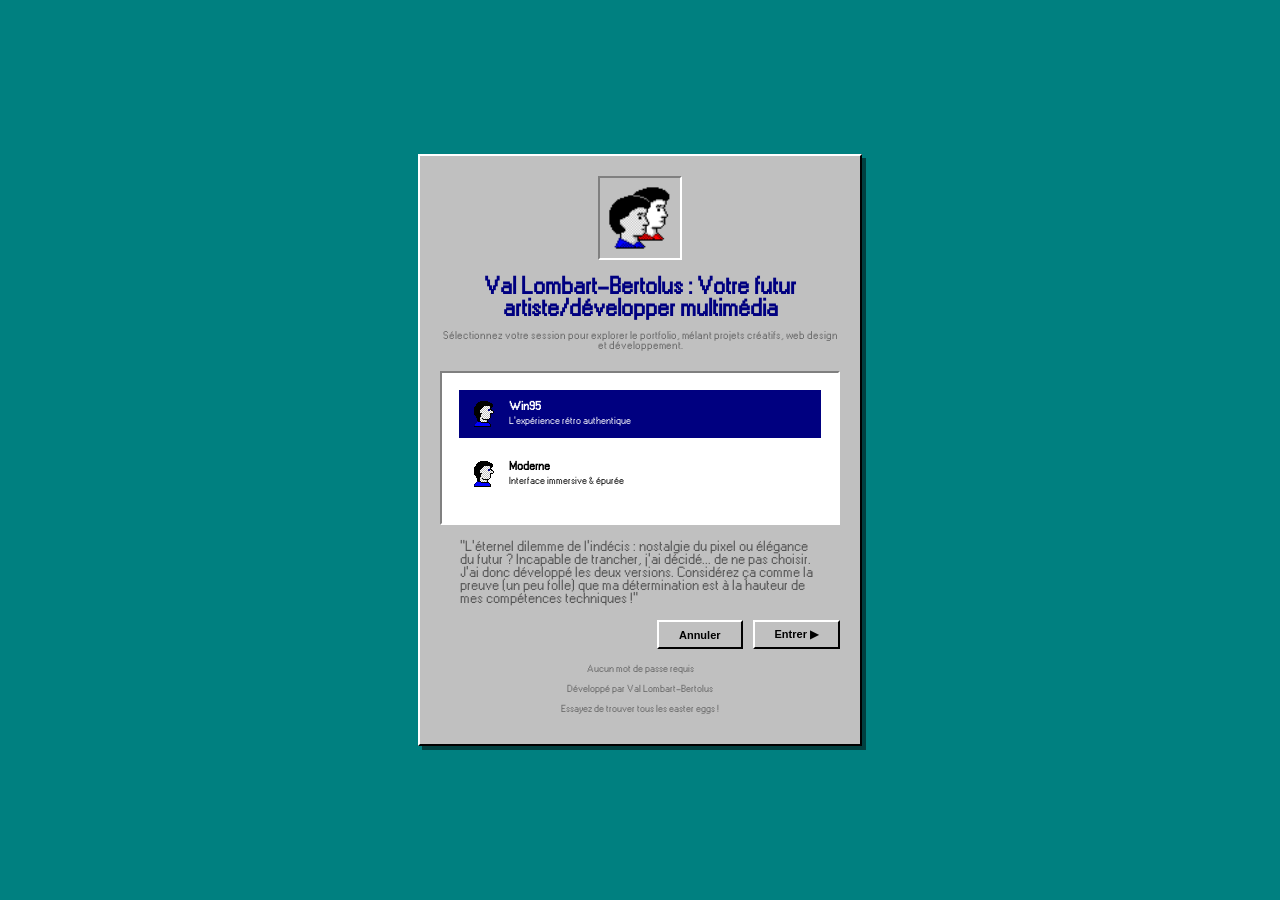
==== index.html @ 8b93eb6b "SIO index" ====
<!DOCTYPE html>
<html lang="fr">
<head>
    <meta charset="UTF-8">
    <meta name="viewport" content="width=device-width, initial-scale=1.0">
    
    <title>Portfolio Val Lombart-Bertolus - Artiste Multimédia & Développeur Web</title>
    <!-- Meta description SEO : ~150-160 caractères, incitative et claire pour le visiteur -->
    <meta name="description" content="Portfolio de Val Lombart-Bertolus - Découvrez un univers mêlant nostalgie Windows 95 et design moderne futuriste. Projets créatifs, web design et développement.">

    <!-- Meta robots : indexation autorisée -->
    <meta name="robots" content="index, follow">

    <!-- Open Graph pour le partage social -->
    <meta property="og:title" content="Val 95 : Le Portfolio Temporel - Val Lombart-Bertolus">
    <meta property="og:description" content="Indécis entre le rétro et le moderne ? Explorez deux univers codés avec passion.">
    <meta property="og:type" content="website">
    <meta property="og:url" content="https://votre-site-web.com/">
    <meta property="og:image" content="https://val.lombart-bertolus.fr/Assets/preview.jpg">

    <!-- (Optionnel mais recommandé) Twitter Card -->
    <meta name="twitter:card" content="summary_large_image">
    <meta name="twitter:title" content="Val 95 : Le Portfolio Temporel">
    <meta name="twitter:description" content="Portfolio de Val Lombart-Bertolus - un mélange de nostalgie Windows 95 et de design moderne futuriste.">
    <meta name="twitter:image" content="https://val.lombart-bertolus.fr/Assets/preview.jpg">

    <!-- Données structurées (schema.org) — JSON-LD pour un profil de type Person (ou Portfolio) -->
    <script type="application/ld+json">
    {
      "@context": "https://schema.org",
      "@type": "Person",
      "name": "Val Lombart-Bertolus",
      "jobTitle": "Artiste Multimédia & Développeur Web",
      "url": "https://votre-site-web.com/",
      "sameAs": [
        "https://www.linkedin.com/in/votre-profil",
        "https://github.com/votre-profil"
      ]
    }
    </script>

    <link rel="stylesheet" href="font.css">
    <link rel="preconnect" href="https://fonts.googleapis.com">
    <link rel="preconnect" href="https://fonts.gstatic.com" crossorigin>
    <link href="https://fonts.googleapis.com/css2?family=Outfit:wght@300;500;700&display=swap" rel="stylesheet">
    <link rel="stylesheet" href="style_Home.css">
</head>
<body>
    <canvas id="space-canvas"></canvas>

    <div id="loginScreen">
        <div class="login-box">
            <div class="login-header">
                <div class="login-icon">
                    <img src="Assets/users.png" alt="Icône utilisateur système" width="64" height="64">
                </div>
                <h1>Val Lombart-Bertolus : Votre futur artiste/développer multimédia</h1>
                <p>Sélectionnez votre session pour explorer le portfolio, mélant projets créatifs, web design et développement.</p>
            </div>

            <div class="user-select">
                <div class="user-option selected" onclick="selectUser(this)" data-target="win95-portfolio.html" role="button" tabindex="0">
                    <img src="Assets/user.png" alt="Avatar Pixel Art">
                    <div class="user-info">
                        <strong>Win95</strong>
                        <span>L'expérience rétro authentique</span>
                    </div>
                </div>

                <div class="user-option" onclick="selectUser(this)" data-target="portfolio-modern.html" role="button" tabindex="0">
                    <img src="Assets/user.png" alt="Avatar Futuriste">
                    <div class="user-info">
                        <strong>Moderne</strong>
                        <span>Interface immersive & épurée</span>
                    </div>
                </div>
            </div>

            <div class="indecision-note" style="margin: 15px 0; font-size: 0.9em; color: #555; padding: 0 20px;">
                <p>
                    "L'éternel dilemme de l'indécis : nostalgie du pixel ou élégance du futur ? 
                    Incapable de trancher, j'ai décidé... de ne pas choisir. 
                    J'ai donc développé les deux versions. Considérez ça comme la preuve (un peu folle) 
                    que ma détermination est à la hauteur de mes compétences techniques !"
                </p>
            </div>

            <div class="login-buttons">
                <button class="login-button" onclick="cancelLogin()">Annuler</button>
                <button class="login-button primary" onclick="login()">Entrer ▶</button>
            </div>

            <div class="login-footer">
                <p>Aucun mot de passe requis</p>
                <p style="margin-top: 5px;">Développé par Val Lombart-Bertolus</p>
                <p>Essayez de trouver tous les easter eggs !</p>
            </div>
        </div>
    </div>

    <script>
        let selectedTarget = 'win95-portfolio.html';
        const canvas = document.getElementById('space-canvas');
        const ctx = canvas.getContext('2d');
        let width, height;
        let particles = [];
        let animationFrameId;

        // --- GESTION DE LA SÉLECTION UTILISATEUR (CODE NETTOYÉ) ---
        function selectUser(element) {
            // 1. Gestion des classes CSS sur les options
            const allOptions = document.querySelectorAll('.user-option');
            allOptions.forEach(option => option.classList.remove('selected'));
            element.classList.add('selected');
            
            // 2. Mise à jour de la cible
            selectedTarget = element.getAttribute('data-target');

            // 3. Éléments à modifier pour la transition
            const loginScreen = document.getElementById('loginScreen');
            const headerIconImg = document.querySelector('.login-icon img');
            const modernUserImg = document.querySelector('.user-option[data-target="portfolio-modern.html"] img');
            const win95UserImg = document.querySelector('.user-option[data-target="win95-portfolio.html"] img');

            // 4. Logique de transition visuelle
            if(selectedTarget === 'portfolio-modern.html') {
                // Mode Moderne
                loginScreen.classList.add('transition-modern');
                
                // Changement des assets (assure-toi que ces images existent bien !)
                headerIconImg.src = 'Assets/stars.png'; 
                modernUserImg.src = 'Assets/star.png';
                win95UserImg.src = 'Assets/star.png';
                
                // Lancer le canvas
                if (!particles.length) initCanvas();
                animateCanvas();
                canvas.style.opacity = '1';
            } else {
                // Mode Win95
                loginScreen.classList.remove('transition-modern');
                
                // Retour aux assets originaux
                headerIconImg.src = 'Assets/users.png';
                modernUserImg.src = 'Assets/user.png';
                win95UserImg.src = 'Assets/user.png';
                
                // Arrêter le canvas doucement
                canvas.style.opacity = '0';
                setTimeout(() => cancelAnimationFrame(animationFrameId), 500);
            }
        }

        function login() {
            if(selectedTarget) {
                const loginScreen = document.getElementById('loginScreen');
                loginScreen.classList.add('hidden'); // Assure-toi d'avoir une classe .hidden en CSS (ex: opacity: 0; pointer-events: none;)
                
                setTimeout(() => {
                    window.location.href = selectedTarget;
                }, 800);
            }
        }

        function cancelLogin() {
            alert("Allez, ne soyez pas timide, cliquez sur Entrer !");
        }

        // --- CANVAS PARTICULES ---
        function initCanvas() {
            width = window.innerWidth;
            height = window.innerHeight;
            canvas.width = width;
            canvas.height = height;
            createParticles();
        }

        function createParticles() {
            particles = [];
            const count = 100;
            for(let i = 0; i < count; i++) {
                particles.push({
                    x: Math.random() * width,
                    y: Math.random() * height,
                    vx: (Math.random() - 0.5) * 0.3,
                    vy: (Math.random() - 0.5) * 0.3,
                    size: Math.random() * 2,
                    color: Math.random() > 0.85 ? '#bc13fe' : '#ffffff',
                    opacity: Math.random() * 0.5 + 0.5
                });
            }
        }

        function animateCanvas() {
            if(!document.getElementById('loginScreen').classList.contains('transition-modern')) return;

            ctx.clearRect(0, 0, width, height);
            
            for(let i = 0; i < particles.length; i++) {
                let p = particles[i];
                p.x += p.vx;
                p.y += p.vy;
                
                if(p.x < 0 || p.x > width) p.vx *= -1;
                if(p.y < 0 || p.y > height) p.vy *= -1;

                ctx.beginPath();
                ctx.arc(p.x, p.y, p.size, 0, Math.PI * 2);
                ctx.fillStyle = p.color;
                ctx.globalAlpha = p.opacity;
                ctx.fill();
                
                // Petit effet glow
                ctx.shadowBlur = 10;
                ctx.shadowColor = p.color;
                ctx.fill();
                ctx.shadowBlur = 0;
                ctx.globalAlpha = 1;
            }
            animationFrameId = requestAnimationFrame(animateCanvas);
        }

        window.addEventListener('resize', () => {
            if(document.getElementById('loginScreen').classList.contains('transition-modern')) {
                initCanvas();
            }
        });
    </script>
</body>
</html>
---- font.css ----
@font-face {
    font-family: 'W95FA';
    src: url('fonts/W95FA.woff2') format('woff2'), /* 1. Le plus léger et rapide, pour les navigateurs modernes */
         url('fonts/W95FA.woff') format('woff'),   /* 2. Bon format compressé, pour une large compatibilité */
         url('fonts/W95FA.otf') format('opentype'); /* 3. Format de secours si les autres échouent (certains navigateurs supportent le chargement OTF) */
    font-weight: normal;
    font-style: normal;
    font-display: swap; 
}
---- style_Home.css ----
/* === LOGIN WIN95 STYLE === */
        #loginScreen {
            font-family: 'W95FA', 'MS Sans Serif', Arial, sans-serif;
            position: fixed;
            top: 0;
            left: 0;
            width: 100%;
            height: 100%;
            background: #008080;
            display: flex;
            justify-content: center;
            align-items: center;
            z-index: 99999;
            transition: all 0.8s cubic-bezier(0.5, 0, 0, 1);
        }

        #loginScreen.transition-modern {
            background: #0b0d17;
        }

        #loginScreen.hidden {
            opacity: 0;
            pointer-events: none;
        }

        .login-box {
            background: #c0c0c0;
            border: 2px solid;
            border-color: #ffffff #000000 #000000 #ffffff;
            padding: 20px;
            width: 400px;
            box-shadow: 4px 4px 0 rgba(0,0,0,0.5);
            transition: all 0.6s cubic-bezier(0.5, 0, 0, 1);
        }

        #loginScreen.transition-modern .login-box {
            background: linear-gradient(135deg, rgba(255,255,255,0.05), rgba(255,255,255,0.01));
            border: 1px solid rgba(255,255,255,0.08);
            border-radius: 24px;
            backdrop-filter: blur(20px);
            box-shadow: 0 20px 60px rgba(0, 243, 255, 0.2);
            transform: scale(1.1);
        }

        .login-header {
            text-align: center;
            margin-bottom: 20px;
            transition: all 0.5s ease;
        }

        #loginScreen.transition-modern .login-header h1 {
            background: linear-gradient(135deg, #fff, #00f3ff, #bc13fe);
            -webkit-background-clip: text;
            -webkit-text-fill-color: transparent;
            font-size: 28px;
        }

        #loginScreen.transition-modern .login-header p {
            color: #8892b0;
        }

        .login-header h1 {
            color: #000080;
            font-size: 24px;
            margin-bottom: 5px;
            transition: all 0.5s ease;
        }

        .login-header p {
            font-size: 11px;
            color: #666;
            transition: all 0.5s ease;
        }

        .login-icon {
            width: 80px;
            height: 80px;
            margin: 0 auto 15px;
            background: #c0c0c0;
            border: 2px solid;
            border-color: #808080 #ffffff #ffffff #808080;
            display: flex;
            align-items: center;
            justify-content: center;
            transition: all 0.5s ease;
        }

        #loginScreen.transition-modern .login-icon {
            background: transparent;
            border: 2px solid rgba(0, 243, 255, 0.3);
            border-radius: 50%;
            box-shadow: 0 0 30px rgba(0, 243, 255, 0.2);
        }

        #loginScreen.transition-modern {
        background: #0b0d17;
        /* On force la police sur le conteneur et ses enfants */
        font-family: 'Outfit', sans-serif !important; 
     }

        /* On s'assure que les titres et boutons héritent bien ou changent aussi */
        #loginScreen.transition-modern h1,
        #loginScreen.transition-modern p,
        #loginScreen.transition-modern button,
        #loginScreen.transition-modern .user-info strong,
        #loginScreen.transition-modern .user-info span {
        font-family: 'Outfit', sans-serif !important;
        letter-spacing: 0.5px; /* Petit bonus esthétique pour le moderne */
}

        .login-icon img {
            width: 64px;
            height: 64px;
            object-fit: contain;
            transition: all 0.5s ease;
        }

        #loginScreen.transition-modern .login-icon img {
            filter: drop-shadow(0 0 10px rgba(0, 243, 255, 0.5));
        }

        .user-select {
            background: white;
            border: 2px solid;
            border-color: #808080 #ffffff #ffffff #808080;
            padding: 15px;
            margin-bottom: 15px;
            transition: all 0.5s ease;
        }

        #loginScreen.transition-modern .user-select {
            background: rgba(255,255,255,0.03);
            border: 1px solid rgba(255,255,255,0.08);
            border-radius: 15px;
        }

        .user-option {
            display: flex;
            align-items: center;
            gap: 10px;
            padding: 8px;
            cursor: pointer;
            border: 2px solid transparent;
            margin-bottom: 8px;
            transition: all 0.3s ease;
        }

        .user-option:hover {
            background: #000080;
            color: white;
            border-color: #ffffff;
        }

        #loginScreen.transition-modern .user-option:hover {
            background: rgba(0, 243, 255, 0.1);
            border-color: rgba(0, 243, 255, 0.3);
            border-radius: 10px;
        }

        .user-option.selected {
            background: #000080;
            color: white;
            border-color: #ffffff;
        }

        #loginScreen.transition-modern .user-option.selected {
            background: rgba(0, 243, 255, 0.15);
            border-color: rgba(0, 243, 255, 0.5);
            border-radius: 10px;
            box-shadow: 0 0 20px rgba(0, 243, 255, 0.2);
        }

        #loginScreen.transition-modern .user-option:not(.selected) .user-info strong,
        #loginScreen.transition-modern .user-option:not(.selected) .user-info span {
            color: #e0e6ed;
        }

        .user-option img {
            width: 32px;
            height: 32px;
        }

        .user-info {
            flex: 1;
        }

        .user-info strong {
            display: block;
            font-size: 12px;
        }

        .user-info span {
            font-size: 10px;
            color: inherit;
        }

        #loginScreen.transition-modern .user-info span {
            color: #8892b0;
        }

        .login-buttons {
            display: flex;
            gap: 10px;
            justify-content: flex-end;
            transition: all 0.5s ease;
        }

        .login-button {
            padding: 6px 20px;
            background: #c0c0c0;
            border: 2px solid;
            border-color: #ffffff #000000 #000000 #ffffff;
            font-size: 11px;
            font-weight: bold;
            cursor: pointer;
            font-family: 'MS Sans Serif', Arial, sans-serif;
            transition: all 0.3s ease;
        }

        .login-button:active {
            border-color: #000000 #ffffff #ffffff #000000;
        }

        .login-button.primary {
            min-width: 80px;
        }

        #loginScreen.transition-modern .login-button {
            background: rgba(255,255,255,0.05);
            border: 2px solid rgba(255,255,255,0.08);
            border-radius: 50px;
            color: #e0e6ed;
            backdrop-filter: blur(10px);
            padding: 10px 30px;
        }

        #loginScreen.transition-modern .login-button.primary {
            background: linear-gradient(135deg, #00f3ff, #bc13fe);
            border: none;
            color: #000;
        }

        #loginScreen.transition-modern .login-button:hover {
            transform: translateY(-2px);
            box-shadow: 0 0 20px rgba(0, 243, 255, 0.3);
        }

        .login-footer {
            text-align: center;
            margin-top: 15px;
            font-size: 10px;
            color: #666;
            transition: all 0.5s ease;
        }

        #loginScreen.transition-modern .login-footer {
            color: #8892b0;
        }

        .login-footer a {
            color: #000080;
            text-decoration: none;
        }

        #loginScreen.transition-modern .login-footer a {
            color: #00f3ff;
        }

        .login-footer a:hover {
            text-decoration: underline;
        }

        /* Canvas étoilé (caché par défaut) */
        #space-canvas {
            position: fixed;
            top: 0;
            left: 0;
            width: 100%;
            height: 100%;
            z-index: -1;
            opacity: 0;
            transition: opacity 0.8s ease;
            pointer-events: none;
        }

        #loginScreen.transition-modern #space-canvas {
            opacity: 1;
        }
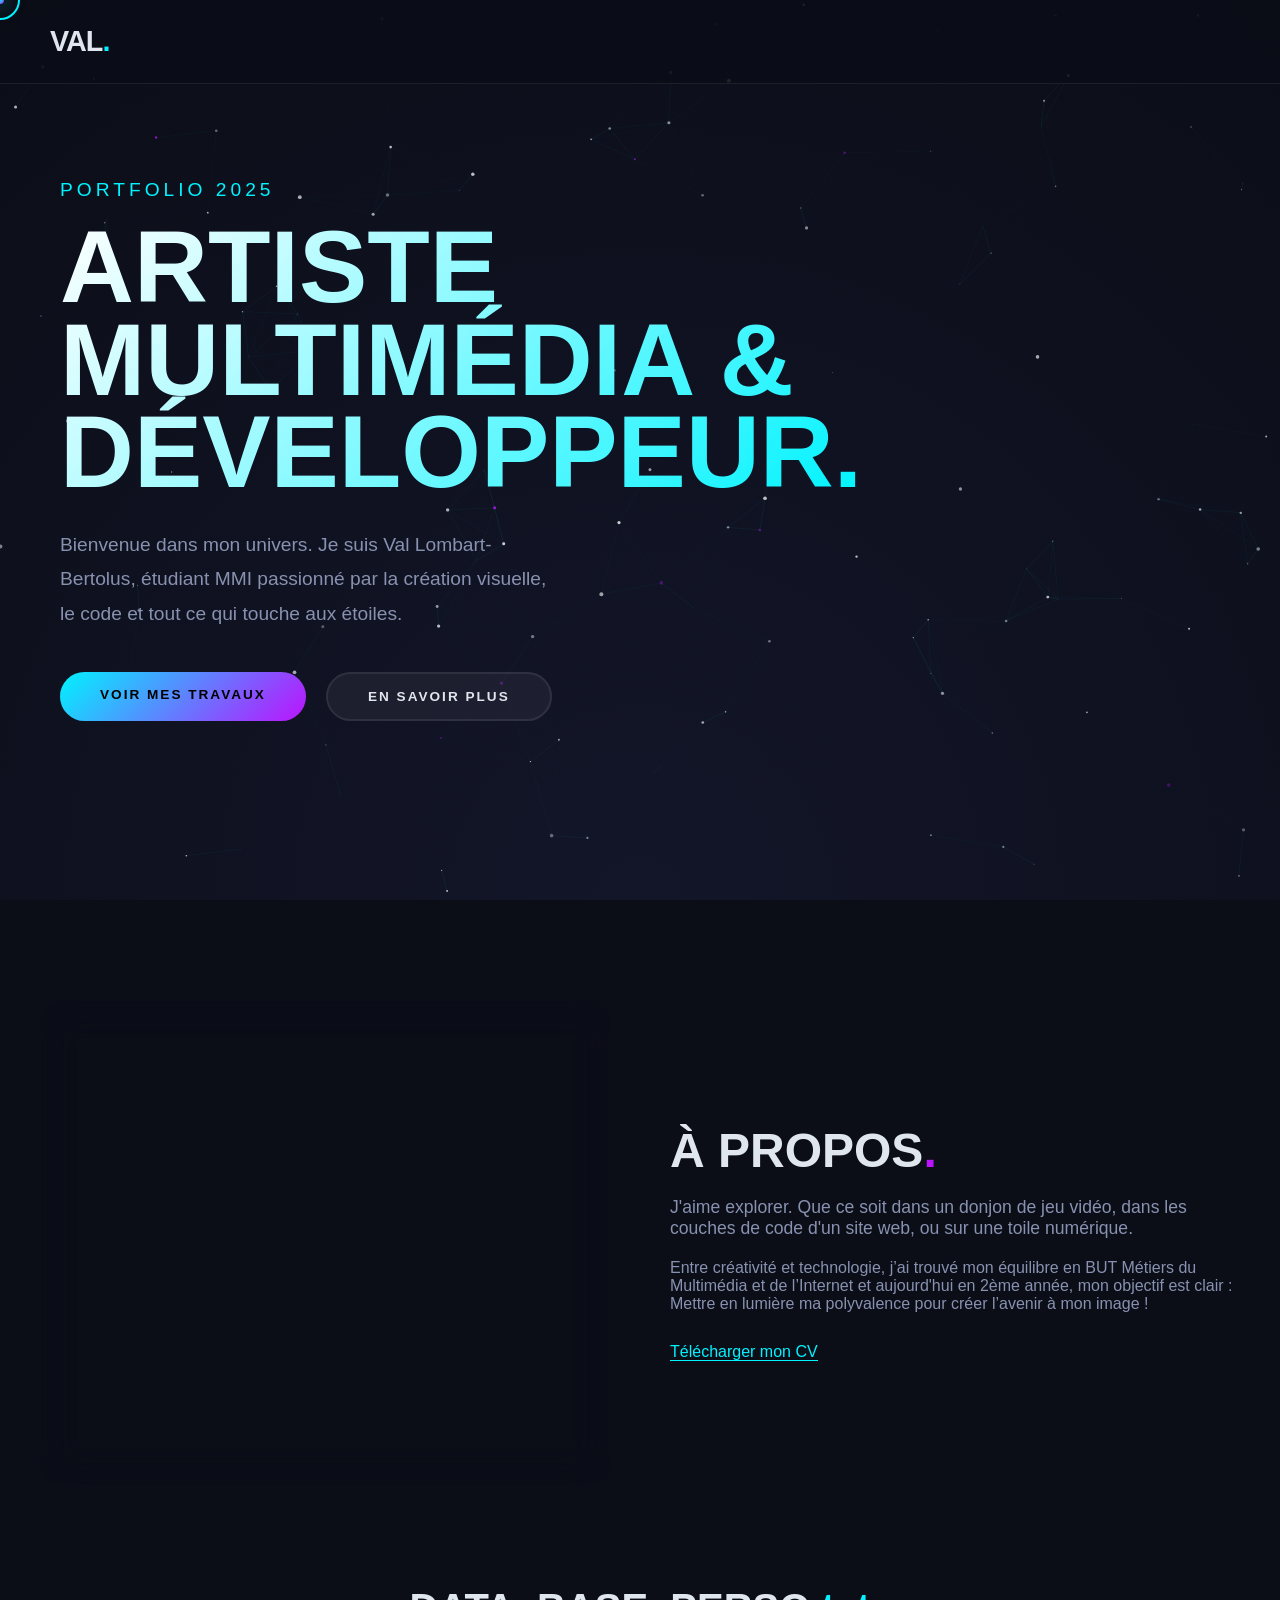
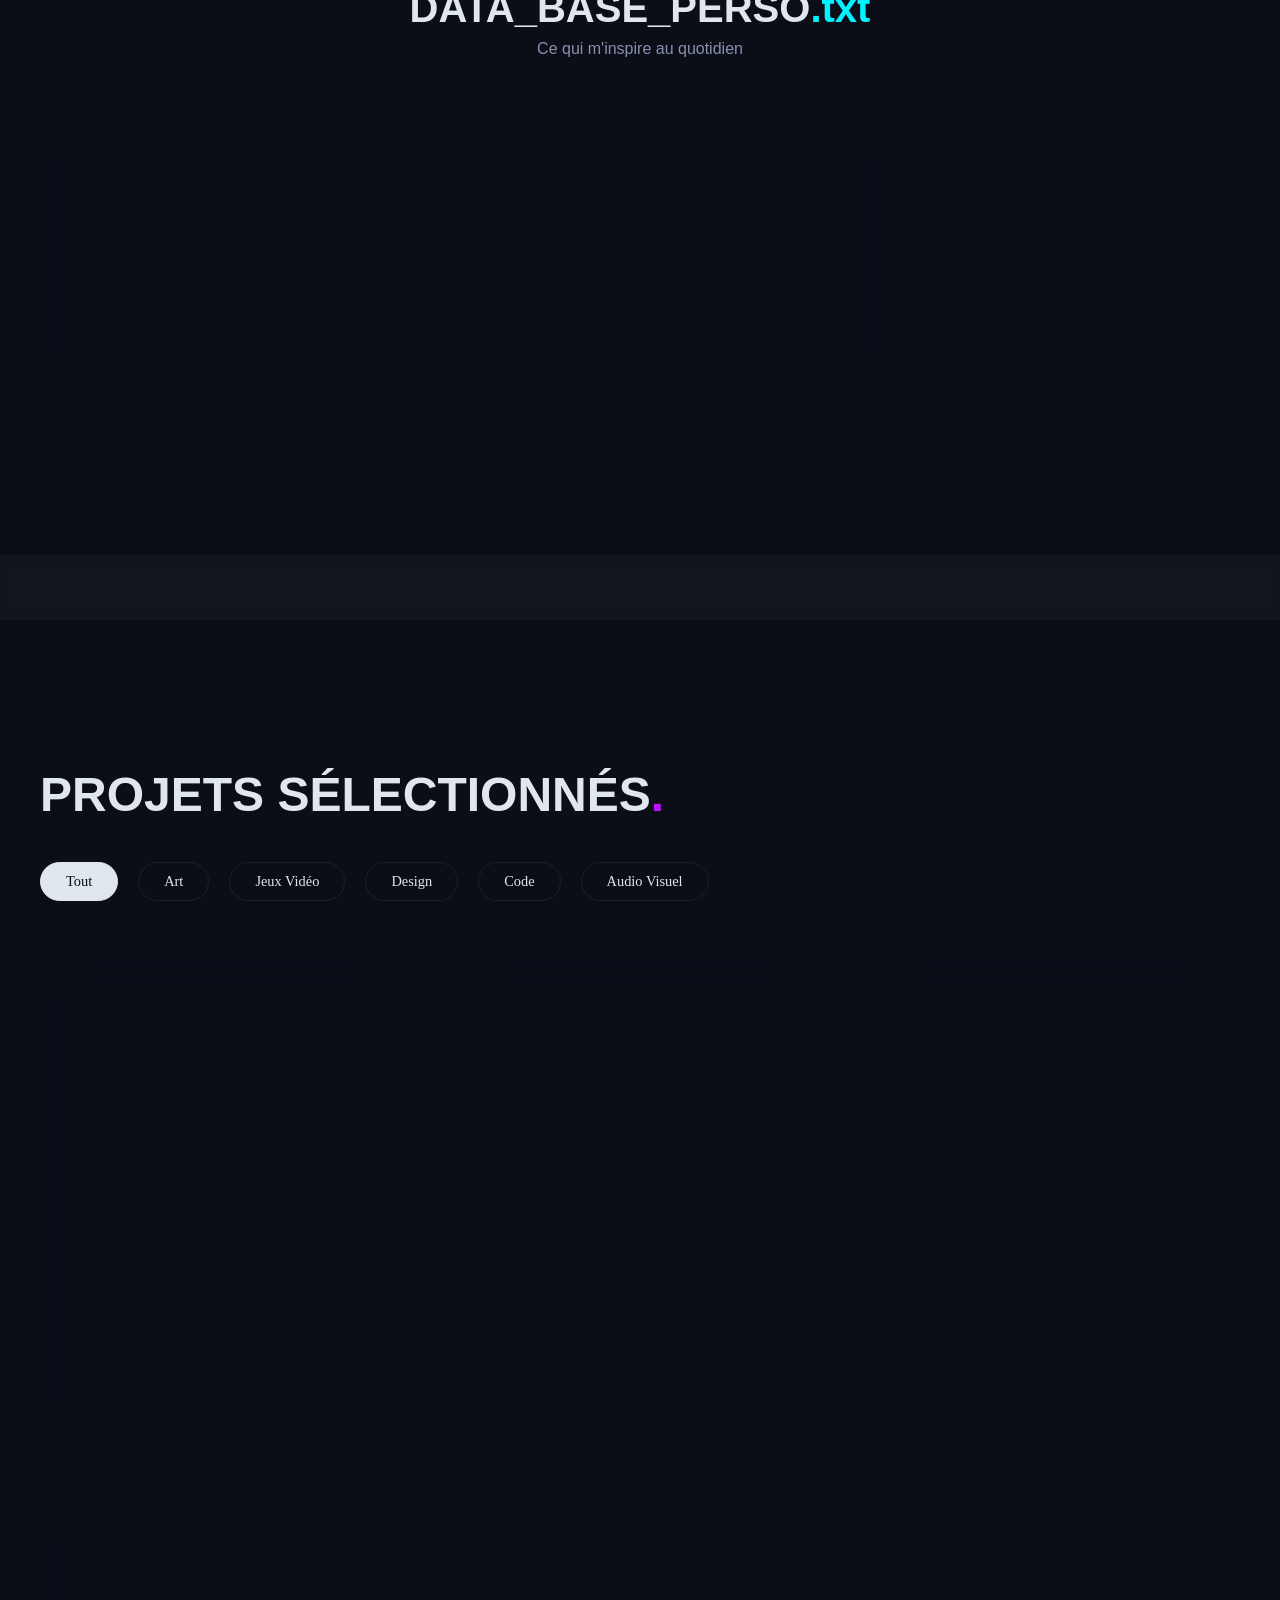
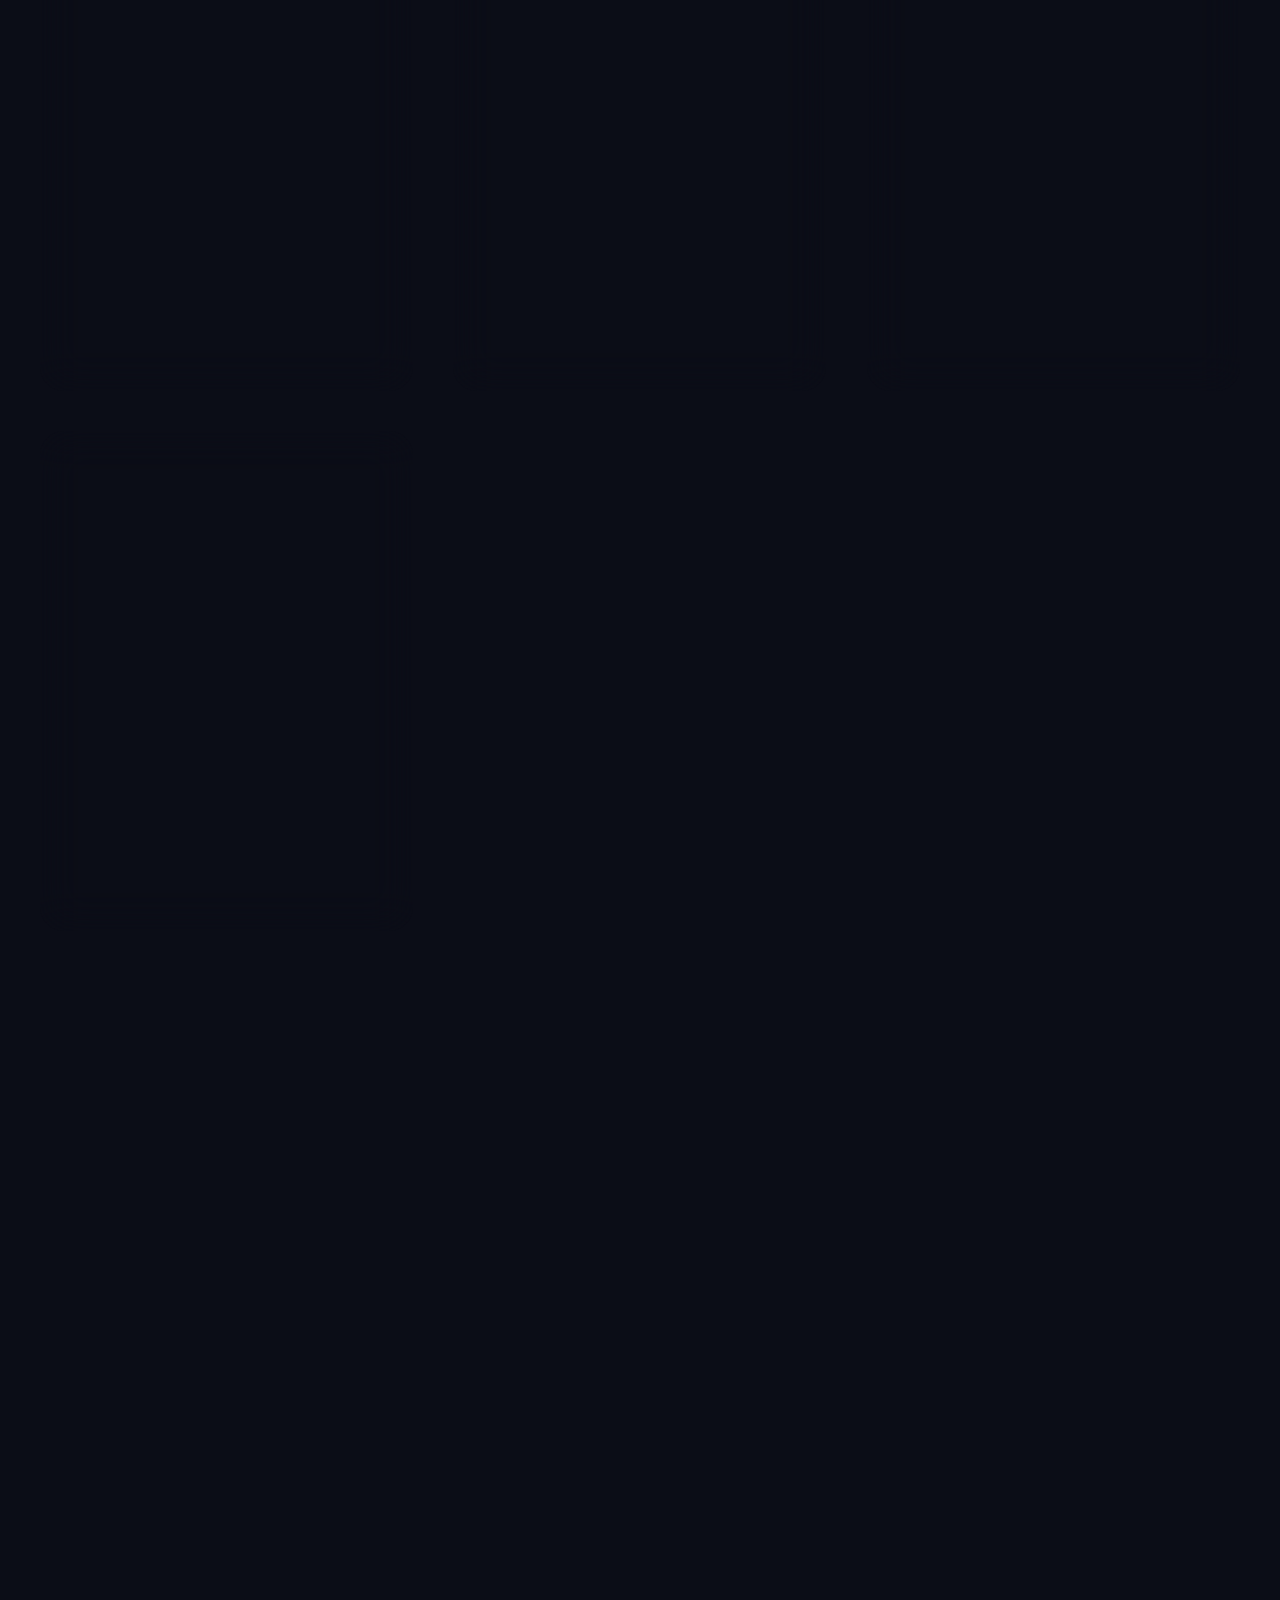
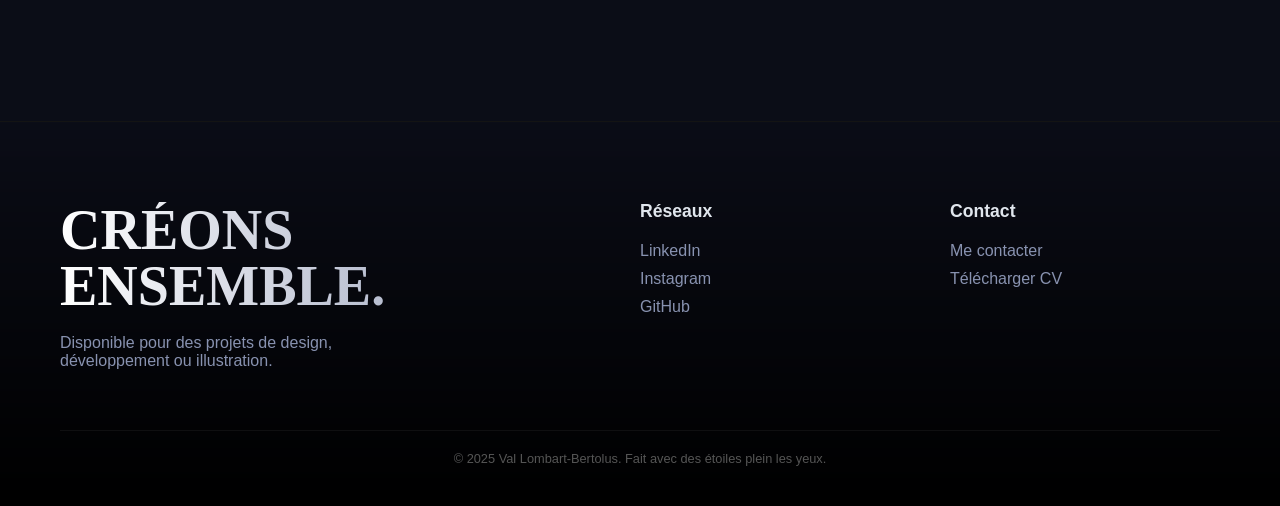
==== commit 729aed39: "test index" ====
--- a/index.html
+++ b/index.html
@@ -4,169 +4,540 @@
     <meta charset="UTF-8">
     <meta name="viewport" content="width=device-width, initial-scale=1.0">
     
-    <title>Portfolio Val Lombart-Bertolus - Artiste Multimédia & Développeur Web</title>
-    <!-- Meta description SEO : ~150-160 caractères, incitative et claire pour le visiteur -->
-    <meta name="description" content="Portfolio de Val Lombart-Bertolus - Découvrez un univers mêlant nostalgie Windows 95 et design moderne futuriste. Projets créatifs, web design et développement.">
-
-    <!-- Meta robots : indexation autorisée -->
-    <meta name="robots" content="index, follow">
-
-    <!-- Open Graph pour le partage social -->
-    <meta property="og:title" content="Val 95 : Le Portfolio Temporel - Val Lombart-Bertolus">
-    <meta property="og:description" content="Indécis entre le rétro et le moderne ? Explorez deux univers codés avec passion.">
+    <title>Portfolio 2025 — Val Lombart-Bertolus | Creative Developer & Artiste Multimédia</title>
+
+    <meta name="description" content="Portfolio 2025 de Val Lombart-Bertolus — Développement Web, Game Dev, Motion Design, Illustration et projets MMI. Découvrez mes créations et mon univers.">
+    <meta name="keywords" content="MMI, Portfolio, Développeur Web, Game Dev, Motion Design, Illustration, Étudiant MMI Bordeaux, Unity, Design, Multimédia">
+    <meta name="author" content="Val Lombart-Bertolus">
+
+    <meta property="og:title" content="Portfolio 2025 — Val Lombart-Bertolus">
+    <meta property="og:description" content="Développeur créatif & artiste multimédia. Découvrez mes projets : jeux vidéo, web, design, audiovisuel.">
+    <meta property="og:image" content="Images/Val-modern.png">
     <meta property="og:type" content="website">
-    <meta property="og:url" content="https://votre-site-web.com/">
-    <meta property="og:image" content="https://val.lombart-bertolus.fr/Assets/preview.jpg">
-
-    <!-- (Optionnel mais recommandé) Twitter Card -->
+    <meta property="og:url" content="https://ton-site.fr">
+
     <meta name="twitter:card" content="summary_large_image">
-    <meta name="twitter:title" content="Val 95 : Le Portfolio Temporel">
-    <meta name="twitter:description" content="Portfolio de Val Lombart-Bertolus - un mélange de nostalgie Windows 95 et de design moderne futuriste.">
-    <meta name="twitter:image" content="https://val.lombart-bertolus.fr/Assets/preview.jpg">
-
-    <!-- Données structurées (schema.org) — JSON-LD pour un profil de type Person (ou Portfolio) -->
-    <script type="application/ld+json">
-    {
-      "@context": "https://schema.org",
-      "@type": "Person",
-      "name": "Val Lombart-Bertolus",
-      "jobTitle": "Artiste Multimédia & Développeur Web",
-      "url": "https://votre-site-web.com/",
-      "sameAs": [
-        "https://www.linkedin.com/in/votre-profil",
-        "https://github.com/votre-profil"
-      ]
-    }
-    </script>
-
-    <link rel="stylesheet" href="font.css">
+
+    <link rel="preload" href="Images/Val-modern.png" as="image">
     <link rel="preconnect" href="https://fonts.googleapis.com">
     <link rel="preconnect" href="https://fonts.gstatic.com" crossorigin>
-    <link href="https://fonts.googleapis.com/css2?family=Outfit:wght@300;500;700&display=swap" rel="stylesheet">
-    <link rel="stylesheet" href="style_Home.css">
+
+    <link href="https://fonts.googleapis.com/css2?family=Outfit:wght@300;400;700&family=Space+Grotesk:wght@300;600;700&display=swap" rel="stylesheet">
+
+    <link rel="stylesheet" href="https://cdnjs.cloudflare.com/ajax/libs/font-awesome/6.4.0/css/all.min.css">
+
+    <link rel="stylesheet" href="style_modern.css">
+
+    <link rel="icon" type="image/png" href="Assets/Icon.svg">
+    
 </head>
+
 <body>
-    <canvas id="space-canvas"></canvas>
-
-    <div id="loginScreen">
-        <div class="login-box">
-            <div class="login-header">
-                <div class="login-icon">
-                    <img src="Assets/users.png" alt="Icône utilisateur système" width="64" height="64">
-                </div>
-                <h1>Val Lombart-Bertolus : Votre futur artiste/développer multimédia</h1>
-                <p>Sélectionnez votre session pour explorer le portfolio, mélant projets créatifs, web design et développement.</p>
-            </div>
-
-            <div class="user-select">
-                <div class="user-option selected" onclick="selectUser(this)" data-target="win95-portfolio.html" role="button" tabindex="0">
-                    <img src="Assets/user.png" alt="Avatar Pixel Art">
-                    <div class="user-info">
-                        <strong>Win95</strong>
-                        <span>L'expérience rétro authentique</span>
-                    </div>
-                </div>
-
-                <div class="user-option" onclick="selectUser(this)" data-target="portfolio-modern.html" role="button" tabindex="0">
-                    <img src="Assets/user.png" alt="Avatar Futuriste">
-                    <div class="user-info">
-                        <strong>Moderne</strong>
-                        <span>Interface immersive & épurée</span>
-                    </div>
-                </div>
-            </div>
-
-            <div class="indecision-note" style="margin: 15px 0; font-size: 0.9em; color: #555; padding: 0 20px;">
-                <p>
-                    "L'éternel dilemme de l'indécis : nostalgie du pixel ou élégance du futur ? 
-                    Incapable de trancher, j'ai décidé... de ne pas choisir. 
-                    J'ai donc développé les deux versions. Considérez ça comme la preuve (un peu folle) 
-                    que ma détermination est à la hauteur de mes compétences techniques !"
-                </p>
-            </div>
-
-            <div class="login-buttons">
-                <button class="login-button" onclick="cancelLogin()">Annuler</button>
-                <button class="login-button primary" onclick="login()">Entrer ▶</button>
-            </div>
-
-            <div class="login-footer">
-                <p>Aucun mot de passe requis</p>
-                <p style="margin-top: 5px;">Développé par Val Lombart-Bertolus</p>
-                <p>Essayez de trouver tous les easter eggs !</p>
-            </div>
+    <div class="loader">
+        <div class="loader-text">VAL.</div>
+        <div class="loader-bar">
+            <div class="loader-progress"></div>
         </div>
     </div>
 
+    <div class="cursor-dot" data-cursor-dot></div>
+    <div class="cursor-outline" data-cursor-outline></div>
+
+    <canvas id="space-canvas"></canvas>
+
+    <nav aria-label="Navigation principale">
+    <div class="logo" aria-label="Accueil">VAL<span style="color:var(--primary)">.</span></div>
+    </nav>
+
+
+    <main>
+
+        <script type="application/ld+json">
+            {
+                "@context": "https://schema.org",
+                "@type": "Person",
+                "name": "Val Lombart-Bertolus",
+                "jobTitle": "Creative Developer & Artiste Multimédia",
+                "url": "https://ton-site.fr",
+                "image": "https://ton-site.fr/Images/Val-modern.png",
+                "sameAs": [
+                    "https://www.linkedin.com/in/val-lombart-bertolus-4b6123332/",
+                    "https://www.instagram.com/carna_.val/",
+                    "https://github.com/carna-val"
+                ]
+            }
+    </script>
+
+        <section class="hero container">
+            <div class="hero-content">
+                <span class="hero-subtitle">PORTFOLIO 2025</span>
+                <h1>ARTISTE<br>MULTIMÉDIA &<br>DÉVELOPPEUR.</h1>
+                <p>Bienvenue dans mon univers. Je suis Val Lombart-Bertolus, étudiant MMI passionné par la création visuelle, le code et tout ce qui touche aux étoiles.</p>
+                <div class="hero-buttons">
+                    <a href="#projets" class="hub-btn primary">Voir mes travaux</a>
+                    <a href="#about" class="hub-btn">En savoir plus</a>
+                </div>
+            </div>
+        </section>
+
+        <section id="about" class="section-padding container">
+            <div class="about-grid">
+                <div class="tilt-card" data-tilt>
+                    <div class="profile-img-container tilt-inner">
+                        <img src="Images/Val icon.svg" alt="Val Portrait" class="profile-img">
+                    </div>
+                </div>
+                <div class="reveal">
+                    <h2 style="font-size: 3rem; margin-bottom: 20px;">À PROPOS<span style="color:var(--secondary)">.</span></h2>
+                    <p style="color: #8892b0; margin-bottom: 20px; font-size: 1.1rem;">
+                        J'aime explorer. Que ce soit dans un donjon de jeu vidéo, dans les couches de code d'un site web, ou sur une toile numérique.
+                    </p>
+                    <p style="color: #8892b0; margin-bottom: 30px;">
+                        Entre créativité et technologie, j’ai trouvé mon équilibre en BUT Métiers du Multimédia et de l’Internet et aujourd'hui en 2ème année, mon objectif est clair : Mettre en lumière ma polyvalence pour créer l’avenir à mon image ! 
+                    </p>
+                    <a href="PDF/CV_Val_Lombart-Bertolus.pdf" target="_blank" style="color: var(--primary); border-bottom: 1px solid var(--primary);">Télécharger mon CV</a>
+                </div>
+            </div>
+
+            <div class="reveal" style="margin-top: 100px;">
+                <h2 style="text-align: center; font-size: 2.5rem;">DATA_BASE_PERSO<span style="color:var(--primary)">.txt</span></h2>
+                <p style="text-align: center; color: #8892b0; margin-top: 10px;">Ce qui m'inspire au quotidien</p>
+                
+                <div class="top5-grid">
+                    <div class="tilt-card top5-card" data-tilt>
+                        <div class="tilt-inner">
+                            <h3><i class="fa-solid fa-gamepad"></i> Jeux Vidéo</h3>
+                            <ul class="top5-list">
+                                <li>Baldur's Gate III <span>RPG</span></li>
+                                <li>Fear & Hunger <span>Horror RPG</span></li>
+                                <li>Cult of the Lamb <span>Rogue/Gestion</span></li>
+                                <li>Mouthwashing <span>Horror</span></li>
+                                <li>Zelda Twilight Princess <span>Aventure</span></li>
+                            </ul>
+                        </div>
+                    </div>
+
+                    <div class="tilt-card top5-card" data-tilt>
+                        <div class="tilt-inner">
+                            <h3><i class="fa-solid fa-tv"></i> Séries</h3>
+                            <ul class="top5-list">
+                                <li>Good Omens <span>Fantasy</span></li>
+                                <li>Sherlock (2011) <span>Drama</span></li>
+                                <li>House MD <span>Medical</span></li>
+                                <li>Fleabag <span>Comedy</span></li>
+                                <li>Attack on Titan <span>Anime</span></li>
+                            </ul>
+                        </div>
+                    </div>
+
+                    <div class="tilt-card top5-card" data-tilt>
+                        <div class="tilt-inner">
+                            <h3><i class="fa-solid fa-music"></i> Musique</h3>
+                            <ul class="top5-list">
+                                <li>Oh Ana <span>Mother Mother</span></li>
+                                <li>Christmas Kids <span>Roar</span></li>
+                                <li>Good Old Fashioned... <span>Queen</span></li>
+                                <li>Kid & Leveret <span>Yaelokre</span></li>
+                                <li>Jigsaw Falling... <span>Radiohead</span></li>
+                            </ul>
+                        </div>
+                    </div>
+                </div>
+            </div>
+        </section>
+
+        <div class="skills-marquee">
+            <div class="marquee-content">
+                <span class="skill-item"><i class="fa-brands fa-unity"></i> Unity</span>
+                <span class="skill-item"><i class="fa-solid fa-code"></i> C#</span>
+                <span class="skill-item"><i class="fa-brands fa-js"></i> JavaScript</span>
+                <span class="skill-item"><i class="fa-brands fa-python"></i> Python</span>
+                <span class="skill-item"><i class="fa-brands fa-figma"></i> Figma</span>
+                <span class="skill-item"><i class="fa-solid fa-paintbrush"></i> Clip Studio</span>
+                <span class="skill-item"><i class="fa-solid fa-pen-nib"></i> Illustrator</span>
+                <span class="skill-item"><i class="fa-solid fa-image"></i></i> Photoshop </span>
+                <span class="skill-item"><i class="fa-solid fa-video"></i></i> DaVinci </span>
+                <span class="skill-item"><i class="fa-brands fa-unity"></i> Unity</span>
+                <span class="skill-item"><i class="fa-solid fa-code"></i> C#</span>
+                <span class="skill-item"><i class="fa-brands fa-js"></i> JavaScript</span>
+                <span class="skill-item"><i class="fa-brands fa-python"></i> Python</span>
+                <span class="skill-item"><i class="fa-brands fa-figma"></i> Figma</span>
+                <span class="skill-item"><i class="fa-solid fa-paintbrush"></i> Clip Studio</span>
+                <span class="skill-item"><i class="fa-solid fa-pen-nib"></i> Illustrator</span>
+                <span class="skill-item"><i class="fa-solid fa-image"></i></i> Photoshop </span>
+                <span class="skill-item"><i class="fa-solid fa-video"></i></i> DaVinci </span>
+            </div>
+        </div>
+
+        <section id="projets" class="section-padding container">
+            <h2 style="font-size: 3rem; margin-bottom: 40px;" class="reveal">PROJETS SÉLECTIONNÉS<span style="color:var(--secondary)">.</span></h2>
+            
+            <div class="filter-container reveal">
+                <button class="filter-btn active" onclick="filter('all')">Tout</button>
+                <button class="filter-btn" onclick="filter('dessin')">Art</button>
+                <button class="filter-btn" onclick="filter('game')">Jeux Vidéo</button>
+                <button class="filter-btn" onclick="filter('design')">Design</button>
+                <button class="filter-btn" onclick="filter('code')">Code</button>
+                <button class="filter-btn" onclick="filter('audiovisuel')">Audio Visuel</button>
+
+            </div>
+
+            <div class="project-grid">
+                
+                <div class="project-card tilt-card reveal" 
+                    data-category="game" 
+                    data-tilt 
+                    onclick="openLb(this)"
+                    data-type="gallery"
+                    data-title="Abyss"
+                    data-desc="Abyss est un des plus gros projet dans lequel je me suis lancé. Un jeu d'aventure/Roguelite en 2.5D développé sous Unity avec C# dans mon temps libre. </br><br> Le jeu est encore en développement mais j'ai déjà pu créer de nombreux assets graphiques (personnages, ennemis, décors). <br> Nous jouons un petit chat magicien aventurier appelé pour explorer les profondeurs d'un abysse mystérieux rempli de dangers."
+                    data-tag="WIP Game Dev et Création"
+                    data-gallery='[
+                        {"src": "Images/Abyss/MC-Idle.mp4", "year": "Notre personnage principal (animation idle)"},
+                        {"src": "Images/Abyss/MC-Attack.mp4", "year": "Notre personnage principal (animation attack)"},
+                        {"src": "Images/Abyss/MC-Moving.mp4", "year": "Notre personnage principal (animation déplacement)"},
+                        {"src": "Images/Abyss/Enemy2-Idle.mp4", "year": "Un des nombreux enemmi de l abyss (animation idle)"},
+                        {"src": "Images/Abyss/Enemy1-Idle.mp4", "year": "Un autre enemmi de l abyss (animation idle)"}
+                    ]'>
+    
+                    <video src="Images/Abyss/MC-Idle.mp4" class="project-bg" autoplay loop muted playsinline preload="none"></video>
+    
+                    <div class="project-info tilt-inner">
+                    <span class="project-tag">WIP Game Dev et Création</span>
+                    <h3>WIP - Abyss</h3>
+                    <p style="color: #ccc; font-size: 0.9rem;">Mon projet à la une.</p>
+                    <a href="#">Voir le jeu</a>
+                </div>
+            </div>
+
+                <div class="project-card tilt-card reveal" 
+                     data-category="dessin" 
+                     data-tilt 
+                     onclick="openLb(this)"
+                     data-type="gallery"
+                     data-title="Évolution Artistique"
+                     data-desc="Une rétrospective de mon parcours artistique sur 5 ans. Cliquez pour remonter le temps et voir l'évolution de mon style graphique à travers les âges. </br><br> <a href='https://www.instagram.com/carna_.val/' target='_blank'>Voir plus de projets sur mon Instagram</a>"
+                     data-tag="Digital Art"
+                     data-gallery='[
+                        {"src": "Images/Art25.png", "year": "2025 - Actuel, Clip Studio Paint"},
+                        {"src": "Images/oldArt24.png", "year": "2024 - Ibis Paint X "},
+                        {"src": "Images/oldArt23.png", "year": "2023 - Ibis Paint X"},
+                        {"src": "Images/oldArt22.png", "year": "2022 - Ibis Paint X"},
+                        {"src": "Images/oldArt21.png", "year": "2021 - Premiers essais en digital, Ibis Paint X sur mon téléphone"}
+                      ]'>
+                    
+                    <img src="Images/Art25.png" class="project-bg" alt="Art 25" loading="lazy">
+                    <div class="project-info tilt-inner">
+                        <span class="project-tag">Galerie Évolutive</span>
+                        <h3>Évolution 2021-2025</h3>
+                        <p style="color: #ccc; font-size: 0.9rem;">5 ans de dessin en un coup d'œil.</p>
+                        <a href="#">Voir l'évolution</a>
+                    </div>
+                </div>
+
+                <div class="project-card tilt-card reveal" 
+                     data-category="audiovisuel" 
+                     data-tilt 
+                     onclick="openLb(this)"
+                     data-type="pdf"
+                     data-title="Book Photo"
+                     data-desc="''Child of the Net'' est un projet fait en 2024 qui explore la relation entre la gen Z et le monde numérique à travers les memes et la culture internet."
+                     data-src="PDF/Book.pdf"
+                     data-tag="Photographie">
+                    
+                    <img src="Images/Book.png" class="project-bg" alt="Book Cover" loading="lazy">
+                    <div class="project-info tilt-inner">
+                        <span class="project-tag">Photographie</span>
+                        <h3>Book Photo 2025 - Child of the Net</h3>
+                        <p style="color: #ccc; font-size: 0.9rem;">Consulter le book interactif.</p>
+                        <a href="#">Feuilleter</a>
+                    </div>
+                </div>
+
+                <div class="project-card tilt-card reveal" 
+                     data-category="design" 
+                     data-tilt 
+                     onclick="openLb(this)"
+                     data-type="video"
+                     data-title="Motion Design Showreel"
+                     data-desc="En équipe, nous avons relevé le défi de créer un motion design pédagogique complet en une semaine pour illustrer la théorie des formats de la visibilité de Cardon.
+                    Tout les assets utilisé ont d'ailleurs été crées par mes soins via Illustrator."
+                     data-video-id="2cuhMEu4OaY"
+                     data-tag="Motion Design">
+                    
+                    <img src="https://img.youtube.com/vi/2cuhMEu4OaY/maxresdefault.jpg" class="project-bg" alt="Motion" loading="lazy">
+                    <div class="project-info tilt-inner">
+                        <span class="project-tag">Motion Design</span>
+                        <h3>Les formats de la visibilité</h3>
+                        <p style="color: #ccc; font-size: 0.9rem;">Animation graphique & rythme.</p>
+                        <a href="#">Regarder</a>
+                    </div>
+                </div>
+
+                <div class="project-card tilt-card reveal" 
+                     data-category="audiovisuel" 
+                     data-tilt 
+                     onclick="openLb(this)"
+                     data-type="video"
+                     data-title="Anna's Log - Épisode 1"
+                     data-desc="Réalisation et montage du pilote de l'émission 'Anna's Log' par l'équipe Red Thread. Une plongée dans l'horreur vidéoludique, ses codes et son ambiance sonore."
+                     data-video-id="6CxvEXCPvKw"
+                     data-tag="Réalisation Vidéo">
+                    
+                    <img src="https://img.youtube.com/vi/6CxvEXCPvKw/maxresdefault.jpg" class="project-bg" alt="Anna's Log" loading="lazy">
+                    <div class="project-info tilt-inner">
+                        <span class="project-tag">Multimédia</span>
+                        <h3>Anna's Log - Ép. 1</h3>
+                        <p style="color: #ccc; font-size: 0.9rem;">Pilote d'Émission sur l'horreur.</p>
+                        <a href="#">Visionner</a>
+                    </div>
+                </div>
+
+                <div class="project-card tilt-card reveal" 
+                     data-category="game" 
+                     data-tilt 
+                     onclick="openLb(this)"
+                     data-title="Projet Unity"
+                     data-desc="Pimp my Sewer est un jeu d'exploration et d'énigmes 3D développé en Unity. <br> Incarnez un sans-abri prenant refuge dans les égouts et qui décide de les rénover. <br><br> <a href='https://xnaveman.itch.io/pimp-my-sewers' target='_blank'>Voir le itchi.io</a>" 
+                     data-img="Images/pms.mp4"
+                     data-tag="Unity / C#">
+                    
+                    <img src="Images/pms.png" class="project-bg" alt="Game" loading="lazy">
+                    <div class="project-info tilt-inner">
+                        <span class="project-tag">Unity / C#</span>
+                        <h3>Pimp my Sewer</h3>
+                        <p style="color: #ccc; font-size: 0.9rem;">Exploration 3D.</p>
+                        <a href="https://xnaveman.itch.io/pimp-my-sewers" target="_blank">Voir le itchi.io</a>
+
+                    </div>
+                </div>
+
+                <div class="project-card tilt-card reveal" 
+                     data-category="code" 
+                     data-tilt 
+                     onclick="openLb(this)"
+                     data-title="Portfolio V1 (Win95)"
+                     data-desc="Une autre version de mon portfolio reprenant l'esthétique de Windows 95. Un hommage nostalgique codé en HTML/CSS et JS. <br><br> <a href='win95-portfolio.html' target='_blank'>Voir cette version du site</a>"
+                     data-img="Images/portfolio.png"
+                     data-tag="Développement Web">
+                    
+                    <img src="Images/portfolio.png" class="project-bg" alt="Code" loading="lazy">
+                    <div class="project-info tilt-inner">
+                        <span class="project-tag">Développement Web</span>
+                        <h3>Portfolio V1</h3>
+                        <p style="color: #ccc; font-size: 0.9rem;">Version Windows 95.</p>
+                        <a href="https://github.com/carna-val" target="_blank">Voir le repo</a>
+                    </div>
+                </div>
+
+                <div class="project-card tilt-card reveal" 
+                     data-category="dessin" 
+                     data-tilt 
+                     onclick="openLb(this)"
+                     data-title="Photo de Profil"
+                     data-desc="J'aime beaucoup les étoiles alors quand j'ai dû créer une photo de profil pour me représenter sur les réseaux sociaux, j'ai tout de suite su ce que je voulais faire ! Donc voilà, un petit auto-portrait de moi (littéralement) dans les étoiles !"
+                     data-img="Images/Dessin4.png"
+                     data-tag="Photo de Profil">
+                    
+                    <img src="Images/Dessin4.png" class="project-bg" alt="PP" loading="lazy">
+                    <div class="project-info tilt-inner">
+                        <span class="project-tag">Identié</span>
+                        <h3>Photo de Profil</h3>
+                        <p style="color: #ccc; font-size: 0.9rem;">La tête dans les étoiles</p>
+                        <a href="https://github.com/carna-val" target="_blank">Voir le dessin</a>
+                    </div>
+                </div>
+
+                <div class="project-card tilt-card reveal" 
+                     data-category="design" 
+                    data-tilt 
+                    onclick="openLb(this)"
+                    data-type="gallery"  data-title="Champignons Sauvages"
+                    data-desc="À l'issue de ma première année de MMI, j'ai effectué un stage d'immersion chez Champignons Sauvages. <br>
+                    Ma mission principale était de mener la refonte complète de l'identité visuelle de l'entreprise. Ce projet m'a permis de :
+                    <ul><li>Direction Artistique : Participer activement à la création de la nouvelle charte graphique.</li>
+                    <li>Création Web : Concevoir et réaliser le nouveau site internet, de la wireframe au déploiement</li>
+                    <li>Stratégie Digitale : Optimiser l'engagement et la visibilité du compte Instagram.</li></ul><br>
+                    Ce stage a été l'occasion d'appliquer mes acquis MMI à un projet réel, au croisement de la nature, de la pédagogie et du design."
+                     data-tag="DA et Design de site Web"
+                     data-gallery='[
+                        {"src": "Images/ChampiSauv1.png", "year": "Refonte du logo"},
+                        {"src": "Images/ChampiSauv2.png", "year": "Maquettage"},
+                        {"src": "Images/ChampiSauv3.png", "year": "Maquettage"},
+                        {"src": "Images/ChampiSauv4.png", "year": "Maquettage"}
+                      ]'>
+    
+                <img src="Images/ChampiSauv1.png" class="project-bg" alt="Champi" loading="lazy">
+                <div class="project-info tilt-inner">
+                <span class="project-tag">DA et Design et Maquettage de site Web</span>
+                <h3>Champignons Sauvages</h3>
+                <p style="color: #ccc; font-size: 0.9rem;">Refonte du site Champignons Sauvages</p>
+                <a href="#">En savoir plus</a>
+                </div>
+            </div>
+
+                <div class="project-card tilt-card reveal" 
+                     data-category="dessin" 
+                     data-tilt 
+                     onclick="openLb(this)"
+                     data-title="OC"
+                     data-desc="OC, c'est ''Original Character'', un personnage que j'ai crée de toute pièce et qui m'appartient !</br><br> <a href='https://www.instagram.com/carna_.val/' target='_blank'>Voir plus de projets sur mon Instagram</a>"
+                     data-img="Images/Dessin1.png"
+                     data-tag="Illustration">
+                    
+                    <img src="Images/Dessin1.png" class="project-bg" alt="Code" loading="lazy">
+                    <div class="project-info tilt-inner">
+                        <span class="project-tag">Original Character</span>
+                        <h3>Original Character</h3>
+                        <p style="color: #ccc; font-size: 0.9rem;"></p>
+                        <a href="https://github.com/carna-val" target="_blank">Voir le dessin</a>
+                    </div>
+                </div>
+
+                <div class="project-card tilt-card reveal" 
+                     data-category="design" 
+                    data-tilt 
+                    onclick="openLb(this)"
+                    data-type="gallery"  data-title="Discu-table"
+                    data-desc="Discu-table est une application web et initiative étudiante conçue pour le CROUS, visant à réduire le gaspillage alimentaire en collectant la note des restes d'assiette des étudiants. <br>
+
+                    Mon rôle a été de garantir une adoption maximale par un Design d'Expérience (UX/UI) Mobile-First, offrant une notation ultra-rapide et intuitive. <br>
+
+                    J'ai également développé toute la stratégie et le Design de Communication (affiches, flyers). L'ensemble de la Direction Artistique (DA) a été rigoureusement conçue pour s'intégrer parfaitement à la Charte Graphique existante du CROUS, assurant un message clair et institutionnel. <br>
+
+                    Résultat : Un outil digital simple pour l'étudiant, fournissant des données précieuses aux équipes de cuisine pour un ajustement quotidien des quantités. <br>
+
+                    Il n'est malheuresement plus en ligne aujourd'hui. <br><br> <a href='https://github.com/ImSakushi/discu-table' target='_blank'>Voir le repo</a>"
+                     data-tag="Design et Communication"
+                     data-gallery='[
+                        {"src": "Images/Discutable1.png", "year": "Affiche de présentation"},
+                        {"src": "Images/Discutable2.png", "year": "Brochure étudiante"}
+                      ]'>
+    
+                <img src="Images/Discutable1.png" class="project-bg" alt="Discutable" loading="lazy">
+                <div class="project-info tilt-inner">
+                <span class="project-tag">Design et Communication</span>
+                <h3>Discu-table</h3>
+                <p style="color: #ccc; font-size: 0.9rem;">Création d'une application web et de son Design.</p>
+                <a href="#">En savoir plus</a>
+                </div>
+            </div>
+
+                <div class="project-card tilt-card reveal" 
+                     data-category="code" 
+                     data-tilt 
+                     onclick="openLb(this)"
+                     data-title="zweeter"
+                     data-desc="Zweeter à été conçu comme une parodie de X en beaucoup plus chaotique, une fois votre ''compte'' crée, d'autres utilisateurs peuvent l'utiliser. <br><br> <a href='https://zweeter.osc-fr1.scalingo.io/' target='_blank'>Voir le site</a><br><a href='https://github.com/carna-val/zweeter' target='_blank'>Voir le repo</a>"
+                     data-tag="Développement Web">
+                    
+                    <img src="Images/zweeter.png" class="project-bg" alt="Code" loading="lazy">
+                    <div class="project-info tilt-inner">
+                        <span class="project-tag">Ruby on Rails</span>
+                        <h3>Zweeter</h3>
+                        <p style="color: #ccc; font-size: 0.9rem;">Une parodie de X/Tweeter.</p>
+                        <a href="https://github.com/carna-val" target="_blank">Voir le site</a>
+                    </div>
+                </div>
+
+            </div>
+        </section>
+
+        <footer>
+            <div class="container">
+                <div class="footer-content">
+                    
+                    <div class="footer-cta">
+                        <h2>CRÉONS<br>ENSEMBLE.</h2>
+                        <p style="color:#8892b0; max-width: 300px;">Disponible pour des projets de design, développement ou illustration.</p>
+                    </div>
+
+                    <div class="footer-col">
+                        <h4>Réseaux</h4>
+                        <a href="https://www.linkedin.com/in/val-lombart-bertolus-4b6123332/" class="footer-link" target="_blank">LinkedIn</a>
+                        <a href="https://www.instagram.com/carna_.val/" class="footer-link" target="_blank">Instagram</a>
+                        <a href="https://github.com/carna-val" class="footer-link" target="_blank">GitHub</a>
+                    </div>
+
+                    <div class="footer-col">
+                        <h4>Contact</h4>
+                        <a href="mailto:val.lombart--bertolus@mmibordeaux.com" class="footer-link">Me contacter</a>
+                        <a href="PDF/CV_Val_Lombart-Bertolus.pdf" class="footer-link" target="_blank">Télécharger CV</a>
+                    </div>
+                </div>
+
+                <div class="footer-bottom">
+                    <p>© 2025 Val Lombart-Bertolus. Fait avec des étoiles plein les yeux.</p>
+                </div>
+            </div>
+        </footer>
+    </main>
+
+    <div id="lightbox" class="lightbox">
+        <div class="lightbox-content">
+            <div class="lb-close" onclick="closeLb()">✕</div>
+            
+            <div id="lb-visual-container" class="lb-visual">
+                </div>
+
+            <div class="lb-details">
+                <div id="lb-tag" class="lb-category">TAG</div>
+                <h2 id="lb-title" class="lb-title">Titre du Projet</h2>
+                <div id="lb-desc" class="lb-desc">Description...</div>
+                
+                <div id="lb-extra-controls"></div>
+            </div>
+        </div>
+    </div>
+
     <script>
-        let selectedTarget = 'win95-portfolio.html';
+        /* === LOADER === */
+        window.addEventListener('load', () => {
+            setTimeout(() => {
+                document.querySelector('.loader').classList.add('fade-out');
+            }, 1500);
+            initCanvas();
+            animateCanvas();
+        });
+
+        /* === CURSEUR MAGNÉTIQUE === */
+        const cursorDot = document.querySelector('[data-cursor-dot]');
+        const cursorOutline = document.querySelector('[data-cursor-outline]');
+        let mouseX = 0, mouseY = 0;
+        let outlineX = 0, outlineY = 0;
+
+        window.addEventListener("mousemove", function(e) {
+            mouseX = e.clientX;
+            mouseY = e.clientY;
+            cursorDot.style.left = `${mouseX}px`;
+            cursorDot.style.top = `${mouseY}px`;
+        });
+
+        function animateCursor() {
+            outlineX += (mouseX - outlineX) * 0.15;
+            outlineY += (mouseY - outlineY) * 0.15;
+            cursorOutline.style.left = `${outlineX}px`;
+            cursorOutline.style.top = `${outlineY}px`;
+            requestAnimationFrame(animateCursor);
+        }
+        animateCursor();
+
+        // Interaction Hover
+        document.querySelectorAll('a, button, .tilt-card, .project-card, .filter-btn, .lb-close').forEach(el => {
+            el.addEventListener('mouseenter', () => document.body.classList.add('hovering'));
+            el.addEventListener('mouseleave', () => document.body.classList.remove('hovering'));
+        });
+
+        document.addEventListener('mousedown', () => document.body.classList.add('clicking'));
+        document.addEventListener('mouseup', () => document.body.classList.remove('clicking'));
+
+        /* === CANVAS PARTICULES === */
         const canvas = document.getElementById('space-canvas');
         const ctx = canvas.getContext('2d');
         let width, height;
         let particles = [];
-        let animationFrameId;
-
-        // --- GESTION DE LA SÉLECTION UTILISATEUR (CODE NETTOYÉ) ---
-        function selectUser(element) {
-            // 1. Gestion des classes CSS sur les options
-            const allOptions = document.querySelectorAll('.user-option');
-            allOptions.forEach(option => option.classList.remove('selected'));
-            element.classList.add('selected');
-            
-            // 2. Mise à jour de la cible
-            selectedTarget = element.getAttribute('data-target');
-
-            // 3. Éléments à modifier pour la transition
-            const loginScreen = document.getElementById('loginScreen');
-            const headerIconImg = document.querySelector('.login-icon img');
-            const modernUserImg = document.querySelector('.user-option[data-target="portfolio-modern.html"] img');
-            const win95UserImg = document.querySelector('.user-option[data-target="win95-portfolio.html"] img');
-
-            // 4. Logique de transition visuelle
-            if(selectedTarget === 'portfolio-modern.html') {
-                // Mode Moderne
-                loginScreen.classList.add('transition-modern');
-                
-                // Changement des assets (assure-toi que ces images existent bien !)
-                headerIconImg.src = 'Assets/stars.png'; 
-                modernUserImg.src = 'Assets/star.png';
-                win95UserImg.src = 'Assets/star.png';
-                
-                // Lancer le canvas
-                if (!particles.length) initCanvas();
-                animateCanvas();
-                canvas.style.opacity = '1';
-            } else {
-                // Mode Win95
-                loginScreen.classList.remove('transition-modern');
-                
-                // Retour aux assets originaux
-                headerIconImg.src = 'Assets/users.png';
-                modernUserImg.src = 'Assets/user.png';
-                win95UserImg.src = 'Assets/user.png';
-                
-                // Arrêter le canvas doucement
-                canvas.style.opacity = '0';
-                setTimeout(() => cancelAnimationFrame(animationFrameId), 500);
-            }
-        }
-
-        function login() {
-            if(selectedTarget) {
-                const loginScreen = document.getElementById('loginScreen');
-                loginScreen.classList.add('hidden'); // Assure-toi d'avoir une classe .hidden en CSS (ex: opacity: 0; pointer-events: none;)
-                
-                setTimeout(() => {
-                    window.location.href = selectedTarget;
-                }, 800);
-            }
-        }
-
-        function cancelLogin() {
-            alert("Allez, ne soyez pas timide, cliquez sur Entrer !");
-        }
-
-        // --- CANVAS PARTICULES ---
+        let mouse = { x: 0, y: 0 };
+
         function initCanvas() {
             width = window.innerWidth;
             height = window.innerHeight;
@@ -177,53 +548,300 @@
 
         function createParticles() {
             particles = [];
-            const count = 100;
+            const count = (width * height) / 9000; // Densité ajustée
             for(let i = 0; i < count; i++) {
                 particles.push({
                     x: Math.random() * width,
                     y: Math.random() * height,
-                    vx: (Math.random() - 0.5) * 0.3,
-                    vy: (Math.random() - 0.5) * 0.3,
+                    vx: (Math.random() - 0.5) * 0.2,
+                    vy: (Math.random() - 0.5) * 0.2,
                     size: Math.random() * 2,
-                    color: Math.random() > 0.85 ? '#bc13fe' : '#ffffff',
-                    opacity: Math.random() * 0.5 + 0.5
+                    color: Math.random() > 0.9 ? '#bc13fe' : '#ffffff',
+                    opacity: Math.random() * 0.5 + 0.3
                 });
             }
         }
 
+        window.addEventListener('mousemove', (e) => {
+            mouse.x = e.clientX;
+            mouse.y = e.clientY;
+        });
+
         function animateCanvas() {
-            if(!document.getElementById('loginScreen').classList.contains('transition-modern')) return;
-
             ctx.clearRect(0, 0, width, height);
             
             for(let i = 0; i < particles.length; i++) {
                 let p = particles[i];
+                
+                // --- 1. Interaction Souris (Stabilisée) ---
+                const dx = mouse.x - p.x;
+                const dy = mouse.y - p.y;
+                const dist = Math.sqrt(dx * dx + dy * dy);
+                
+                if(dist < 150) {
+                    const force = (150 - dist) / 150;
+                    // On repousse doucement (0.5 au lieu de l'accumulation infinie)
+                    const pushForce = force * 0.5;
+                    p.vx -= (dx / dist) * pushForce;
+                    p.vy -= (dy / dist) * pushForce;
+                }
+
+                // --- 2. Gestion de la Vitesse (Le frein) ---
+                // Calcul de la vitesse actuelle
+                const speed = Math.sqrt(p.vx * p.vx + p.vy * p.vy);
+                
+                // Si la particule va plus vite que 0.3 (vitesse de base), on la freine
+                if (speed > 0.3) {
+                    p.vx *= 0.96; // Friction de 4% par frame
+                    p.vy *= 0.96;
+                }
+
+                // --- 3. Mouvement ---
                 p.x += p.vx;
                 p.y += p.vy;
                 
+                // Rebond sur les murs
                 if(p.x < 0 || p.x > width) p.vx *= -1;
                 if(p.y < 0 || p.y > height) p.vy *= -1;
 
+                // Dessin de l'étoile
                 ctx.beginPath();
                 ctx.arc(p.x, p.y, p.size, 0, Math.PI * 2);
                 ctx.fillStyle = p.color;
                 ctx.globalAlpha = p.opacity;
                 ctx.fill();
+                ctx.globalAlpha = 1;
+
+                // --- 4. Constellations & Collisions entre particules ---
+                for(let j = i + 1; j < particles.length; j++) {
+                    let p2 = particles[j];
+                    let distance = Math.hypot(p.x - p2.x, p.y - p2.y);
+                    
+                    // PETITE COLLISION (Rebond entre étoiles)
+                    // Si elles sont trop proches, on les écarte un peu
+                    if(distance < 5) { 
+                        const angle = Math.atan2(p.y - p2.y, p.x - p2.x);
+                        const repulse = 0.02; // Force de rebond très légère
+                        p.vx += Math.cos(angle) * repulse;
+                        p.vy += Math.sin(angle) * repulse;
+                        p2.vx -= Math.cos(angle) * repulse;
+                        p2.vy -= Math.sin(angle) * repulse;
+                    }
+
+                    // Lignes des constellations
+                    if(distance < 120) {
+                        ctx.beginPath();
+                        ctx.strokeStyle = `rgba(0, 243, 255, ${0.15 - distance/800})`;
+                        ctx.lineWidth = 0.5;
+                        ctx.moveTo(p.x, p.y);
+                        ctx.lineTo(p2.x, p2.y);
+                        ctx.stroke();
+                    }
+                }
+            }
+            requestAnimationFrame(animateCanvas);
+        }
+        window.addEventListener('resize', initCanvas);
+
+        /* === SCROLL REVEAL === */
+        const revealOnScroll = () => {
+            document.querySelectorAll('.reveal').forEach((el, index) => {
+                const elementTop = el.getBoundingClientRect().top;
+                if(elementTop < window.innerHeight - 100) {
+                    setTimeout(() => {
+                        el.classList.add('active');
+                    }, index * 50);
+                }
+            });
+        };
+        window.addEventListener('scroll', revealOnScroll);
+        revealOnScroll();
+
+        /* === TILT 3D === */
+        document.addEventListener('mousemove', (e) => {
+            document.querySelectorAll('[data-tilt]').forEach(card => {
+                const rect = card.getBoundingClientRect();
+                const x = e.clientX - rect.left;
+                const y = e.clientY - rect.top;
                 
-                // Petit effet glow
-                ctx.shadowBlur = 10;
-                ctx.shadowColor = p.color;
-                ctx.fill();
-                ctx.shadowBlur = 0;
-                ctx.globalAlpha = 1;
+                if(x >= 0 && x <= rect.width && y >= 0 && y <= rect.height) {
+                    const centerX = rect.width / 2;
+                    const centerY = rect.height / 2;
+                    const rotateX = ((y - centerY) / centerY) * -10;
+                    const rotateY = ((x - centerX) / centerX) * 10;
+
+                    card.style.setProperty('--mouse-x', `${(x / rect.width) * 100}%`);
+                    card.style.setProperty('--mouse-y', `${(y / rect.height) * 100}%`);
+                    card.style.transform = `perspective(1000px) rotateX(${rotateX}deg) rotateY(${rotateY}deg) scale3d(1.02, 1.02, 1.02)`;
+                } else {
+                    card.style.transform = `perspective(1000px) rotateX(0) rotateY(0) scale3d(1, 1, 1)`;
+                }
+            });
+        });
+
+        /* === FILTRES === */
+        function filter(cat) {
+            document.querySelectorAll('.filter-btn').forEach(b => b.classList.remove('active'));
+            event.target.classList.add('active');
+
+            document.querySelectorAll('.project-card').forEach((card, index) => {
+                const matches = cat === 'all' || card.dataset.category === cat;
+                if(matches) {
+                    card.style.display = 'block';
+                    setTimeout(() => {
+                        card.style.opacity = '1';
+                        card.style.transform = 'scale(1)';
+                    }, index * 30);
+                } else {
+                    card.style.opacity = '0';
+                    card.style.transform = 'scale(0.8)';
+                    setTimeout(() => card.style.display = 'none', 300);
+                }
+            });
+        }
+
+        /* === LIGHTBOX LOGIC === */
+        let currentGallery = [];
+        let currentIndex = 0;
+
+        function openLb(el) {
+            event.preventDefault();
+            const lb = document.getElementById('lightbox');
+            const container = document.getElementById('lb-visual-container');
+            const title = document.getElementById('lb-title');
+            const desc = document.getElementById('lb-desc');
+            const tag = document.getElementById('lb-tag');
+            
+            // Reset
+            container.innerHTML = '';
+            document.getElementById('lb-extra-controls').innerHTML = '';
+            
+            // Remplissage infos
+            title.textContent = el.dataset.title;
+            desc.innerHTML = el.dataset.desc;
+            tag.textContent = el.dataset.tag;
+            const type = el.dataset.type || 'image';
+
+            // Logique par Type
+            if (type === 'video') {
+                const videoId = el.dataset.videoId;
+                container.innerHTML = `<iframe src="https://www.youtube.com/embed/${videoId}?autoplay=1&rel=0" allow="autoplay; encrypted-media" allowfullscreen></iframe>`;
+            
+            } else if (type === 'pdf') {
+                const src = el.dataset.src;
+                container.innerHTML = `<iframe src="${src}#toolbar=0&navpanes=0&scrollbar=0" style="background:white;"></iframe>`;
+            
+            } else if (type === 'gallery') {
+                currentGallery = JSON.parse(el.dataset.gallery);
+                currentIndex = 0;
+                updateGalleryImage(container);
+            
+            } else {
+                // Récupération de la source (data-img OU l'image de fond)
+                const src = el.dataset.img || el.querySelector('.project-bg').src;
+                
+                // Détection de fichier vidéo (.mp4, .webm, .mov)
+                if (src.includes('.mp4') || src.includes('.webm') || src.includes('.mov')) {
+                    const vid = document.createElement('video');
+                    vid.src = src;
+                    vid.autoplay = true; // Lecture auto
+                    vid.loop = true;     // Boucle
+                    vid.controls = true; // Affiche les contrôles (play/pause/son)
+                    vid.muted = false;   // Met sur 'true' si tu veux couper le son au démarrage
+                    
+                    // Petite astuce pour forcer le play sur certains navigateurs
+                    vid.playsInline = true; 
+                    vid.preload = 'none';
+
+                    container.appendChild(vid);
+                } else {
+                    // Sinon, c'est une image classique
+                    const img = document.createElement('img');
+                    img.src = src;
+                    container.appendChild(img);
+                }
             }
-            animationFrameId = requestAnimationFrame(animateCanvas);
+
+            lb.style.display = 'flex';
+            setTimeout(() => lb.classList.add('active'), 10);
+            document.body.style.overflow = 'hidden';
         }
 
-        window.addEventListener('resize', () => {
-            if(document.getElementById('loginScreen').classList.contains('transition-modern')) {
-                initCanvas();
+        function updateGalleryImage(container) {
+            container.innerHTML = '';
+            const item = currentGallery[currentIndex];
+            
+            // --- MODIFICATION ICI : Détection Vidéo vs Image ---
+            if (item.src.includes('.mp4') || item.src.includes('.webm')) {
+                // Création d'un élément VIDEO
+                const vid = document.createElement('video');
+                vid.src = item.src;
+                vid.autoplay = true;
+                vid.loop = true;
+                vid.muted = true; // Obligatoire pour l'autoplay
+                vid.playsInline = true;
+                vid.preload = 'none';
+                vid.style.animation = "fadeIn 0.5s ease"; // Même animation que l'image
+                container.appendChild(vid);
+            } else {
+                // Création d'un élément IMAGE (Code d'avant)
+                const img = document.createElement('img');
+                img.src = item.src;
+                img.style.animation = "fadeIn 0.5s ease";
+                container.appendChild(img);
             }
+            // ----------------------------------------------------
+
+            // Indicateur Année
+            const indicator = document.createElement('div');
+            indicator.className = 'gallery-indicator';
+            indicator.innerHTML = `<i class="fa-regular fa-calendar"></i> ${item.year}`;
+            container.appendChild(indicator);
+
+            // Contrôles
+            const controls = document.createElement('div');
+            controls.className = 'lb-controls';
+            controls.innerHTML = `
+                <button class="lb-control-btn" onclick="changeSlide(-1)"><i class="fa-solid fa-chevron-left"></i></button>
+                <button class="lb-control-btn" onclick="changeSlide(1)"><i class="fa-solid fa-chevron-right"></i></button>
+            `;
+            container.appendChild(controls);
+        }
+
+        function changeSlide(dir) {
+            event.stopPropagation();
+            currentIndex += dir;
+            if(currentIndex < 0) currentIndex = currentGallery.length - 1;
+            if(currentIndex >= currentGallery.length) currentIndex = 0;
+            
+            const container = document.getElementById('lb-visual-container');
+            updateGalleryImage(container);
+        }
+
+        function closeLb() {
+            const lb = document.getElementById('lightbox');
+            lb.classList.remove('active');
+            setTimeout(() => {
+                lb.style.display = 'none';
+                document.getElementById('lb-visual-container').innerHTML = ''; 
+                document.body.style.overflow = 'auto';
+            }, 400);
+        }
+
+        // Fermeture sur clic background
+        document.getElementById('lightbox').addEventListener('click', function(e) {
+            if (e.target === this) closeLb();
+        });
+
+        /* === SMOOTH SCROLL === */
+        document.querySelectorAll('a[href^="#"]').forEach(anchor => {
+            anchor.addEventListener('click', function(e) {
+                e.preventDefault();
+                const target = document.querySelector(this.getAttribute('href'));
+                if(target) {
+                    target.scrollIntoView({ behavior: 'smooth', block: 'start' });
+                }
+            });
         });
     </script>
 </body>
--- a/style_modern.css
+++ b/style_modern.css
@@ -0,0 +1,914 @@
+    /* === VARIABLES & RESET === */
+        :root {
+            --bg-deep: #0b0d17;
+            --primary: #00f3ff;
+            --secondary: #bc13fe;
+            --glass: rgba(255, 255, 255, 0.03);
+            --glass-border: rgba(255, 255, 255, 0.08);
+            --text: #e0e6ed;
+            --text-muted: #8892b0;
+        }
+
+        * {
+            margin: 0;
+            padding: 0;
+            box-sizing: border-box;
+            cursor: none; /* Curseur natif caché pour laisser place au custom */
+        }
+
+        body {
+            background-color: var(--bg-deep);
+            color: var(--text);
+            font-family: 'Outfit', sans-serif;
+            overflow-x: hidden;
+        }
+
+        /* === LOADER CINÉMATIQUE === */
+        .loader {
+            position: fixed;
+            top: 0;
+            left: 0;
+            width: 100%;
+            height: 100%;
+            background: var(--bg-deep);
+            z-index: 10000;
+            display: flex;
+            align-items: center;
+            justify-content: center;
+            flex-direction: column;
+            gap: 30px;
+        }
+
+        .loader-text {
+            font-family: 'Space Grotesk';
+            font-size: 4rem;
+            font-weight: 700;
+            background: linear-gradient(90deg, var(--primary), var(--secondary), var(--primary));
+            background-size: 200% 100%;
+            -webkit-background-clip: text;
+            -webkit-text-fill-color: transparent;
+            animation: shimmer 3s ease-in-out infinite;
+        }
+
+        .loader-bar {
+            width: 300px;
+            height: 3px;
+            background: rgba(255,255,255,0.1);
+            border-radius: 10px;
+            overflow: hidden;
+            position: relative;
+        }
+
+        .loader-progress {
+            position: absolute;
+            height: 100%;
+            background: linear-gradient(90deg, var(--primary), var(--secondary));
+            width: 0%;
+            animation: loading 2s ease-out forwards;
+        }
+
+        @keyframes shimmer {
+            0%, 100% { background-position: 0% 50%; }
+            50% { background-position: 100% 50%; }
+        }
+
+        @keyframes loading {
+            to { width: 100%; }
+        }
+
+        .loader.fade-out {
+            animation: fadeOut 0.8s ease forwards;
+        }
+
+        @keyframes fadeOut {
+            to { opacity: 0; pointer-events: none; }
+        }
+
+        /* === CURSEUR MAGNÉTIQUE === */
+        .cursor-dot,
+        .cursor-outline {
+            position: fixed;
+            top: 0;
+            left: 0;
+            transform: translate(-50%, -50%);
+            border-radius: 50%;
+            z-index: 20000; /* Toujours au-dessus */
+            pointer-events: none;
+            transition: all 0.1s ease;
+        }
+
+        .cursor-dot {
+            width: 8px;
+            height: 8px;
+            background: radial-gradient(circle, var(--primary), var(--secondary));
+            box-shadow: 0 0 20px var(--primary);
+        }
+
+        .cursor-outline {
+            width: 40px;
+            height: 40px;
+            border: 2px solid var(--primary);
+            transition: width 0.3s, height 0.3s, background-color 0.3s, border-radius 0.3s;
+        }
+
+        body.hovering .cursor-outline {
+            width: 70px;
+            height: 70px;
+            background-color: rgba(0, 243, 255, 0.1);
+            border-color: var(--secondary);
+            border-radius: 10px;
+        }
+
+        body.clicking .cursor-outline {
+            width: 30px;
+            height: 30px;
+        }
+
+        /* === CANVAS ÉTOILÉ (FOND ANIMÉ) === */
+        #space-canvas {
+            position: fixed;
+            top: 0;
+            left: 0;
+            width: 100%;
+            height: 100%;
+            z-index: -1;
+            background: radial-gradient(circle at bottom, #131629 0%, #0b0d17 100%);
+        }
+
+        /* === UTILITAIRES === */
+        .container {
+            max-width: 1200px;
+            margin: 0 auto;
+            padding: 0 20px;
+        }
+
+        h1, h2, h3, h4 {
+            font-family: 'Space Grotesk', sans-serif;
+            line-height: 1.1;
+        }
+
+        .reveal {
+            opacity: 0;
+            transform: translateY(50px);
+            transition: all 0.6s cubic-bezier(0.25, 0.46, 0.45, 0.94);
+        }
+
+        .reveal.active {
+            opacity: 1;
+            transform: translateY(0);
+        }
+
+        a { text-decoration: none; color: inherit; }
+
+        /* === NAVIGATION === */
+        nav {
+            position: fixed;
+            top: 0;
+            width: 100%;
+            padding: 25px 50px;
+            display: flex;
+            justify-content: space-between;
+            align-items: center;
+            z-index: 100;
+            background: rgba(11,13,23,0.7);
+            backdrop-filter: blur(20px);
+            border-bottom: 1px solid var(--glass-border);
+            transform: translateY(-100%);
+            animation: slideDown 0.8s ease 2.5s forwards;
+        }
+
+        @keyframes slideDown {
+            to { transform: translateY(0); }
+        }
+
+        .logo {
+            font-size: 1.8rem;
+            font-weight: 700;
+            letter-spacing: -1px;
+            position: relative;
+        }
+
+        .logo::after {
+            content: '';
+            position: absolute;
+            bottom: -5px;
+            left: 0;
+            width: 0;
+            height: 2px;
+            background: linear-gradient(90deg, var(--primary), var(--secondary));
+            transition: width 0.3s ease;
+        }
+
+        .logo:hover::after {
+            width: 100%;
+        }
+
+        /* === BOUTONS === */
+        .hub-btn {
+            padding: 15px 40px;
+            border: 2px solid var(--glass-border);
+            background: rgba(255,255,255,0.05);
+            border-radius: 50px;
+            color: var(--text);
+            font-weight: 600;
+            backdrop-filter: blur(10px);
+            transition: 0.4s cubic-bezier(0.175, 0.885, 0.32, 1.275);
+            text-transform: uppercase;
+            letter-spacing: 2px;
+            font-size: 0.85rem;
+            position: relative;
+            overflow: hidden;
+            display: inline-block;
+        }
+
+        .hub-btn::before {
+            content: '';
+            position: absolute;
+            top: 50%;
+            left: 50%;
+            width: 0;
+            height: 0;
+            border-radius: 50%;
+            background: var(--primary);
+            transform: translate(-50%, -50%);
+            transition: width 0.6s, height 0.6s;
+            z-index: -1;
+        }
+
+        .hub-btn:hover::before {
+            width: 300px;
+            height: 300px;
+        }
+
+        .hub-btn:hover {
+            color: #000;
+            border-color: var(--primary);
+            box-shadow: 0 0 30px rgba(0, 243, 255, 0.5);
+            transform: translateY(-3px);
+        }
+
+        .hub-btn.primary {
+            background: linear-gradient(135deg, var(--primary), var(--secondary));
+            border: none;
+            color: #000;
+        }
+
+        .hub-btn.primary:hover {
+            box-shadow: 0 0 40px rgba(188, 19, 254, 0.6);
+            transform: translateY(-5px) scale(1.05);
+        }
+
+        /* === HERO === */
+        .hero {
+            min-height: 100vh;
+            display: flex;
+            align-items: center;
+            position: relative;
+            overflow: hidden;
+        }
+
+        .hero-content {
+            max-width: 800px;
+            position: relative;
+            z-index: 2;
+        }
+
+        .hero-subtitle {
+            color: var(--primary);
+            font-family: 'Space Grotesk', sans-serif;
+            font-size: 1.2rem;
+            letter-spacing: 4px;
+            margin-bottom: 20px;
+            display: block;
+            opacity: 0;
+            animation: fadeInUp 1s ease 2.8s forwards;
+        }
+
+        .hero h1 {
+            font-size: clamp(3rem, 8vw, 7rem);
+            font-weight: 700;
+            background: linear-gradient(135deg, #fff, var(--primary), var(--secondary));
+            background-size: 200% 200%;
+            -webkit-background-clip: text;
+            -webkit-text-fill-color: transparent;
+            margin-bottom: 30px;
+            line-height: 0.9;
+            opacity: 0;
+            animation: fadeInUp 1s ease 3s forwards, gradientShift 8s ease infinite;
+        }
+
+        @keyframes gradientShift {
+            0%, 100% { background-position: 0% 50%; }
+            50% { background-position: 100% 50%; }
+        }
+
+        @keyframes fadeInUp {
+            to {
+                opacity: 1;
+                transform: translateY(0);
+            }
+        }
+
+        .hero h1,
+        .hero-subtitle {
+            transform: translateY(30px);
+        }
+
+        .hero p {
+            font-size: 1.2rem;
+            color: #8892b0;
+            max-width: 500px;
+            line-height: 1.8;
+            margin-bottom: 40px;
+            opacity: 0;
+            animation: fadeInUp 1s ease 3.2s forwards;
+        }
+
+        .hero-buttons {
+            display: flex;
+            gap: 20px;
+            flex-wrap: wrap;
+            opacity: 0;
+            animation: fadeInUp 1s ease 3.4s forwards;
+        }
+
+        /* === CARTES 3D & TILT === */
+        .tilt-card {
+            background: linear-gradient(135deg, rgba(255,255,255,0.05), rgba(255,255,255,0.01));
+            border: 1px solid var(--glass-border);
+            border-radius: 24px;
+            padding: 40px;
+            backdrop-filter: blur(20px);
+            transform-style: preserve-3d;
+            transform: perspective(1000px);
+            transition: all 0.1s ease, box-shadow 0.3s ease;
+            position: relative;
+            overflow: hidden;
+        }
+
+        .tilt-card::before {
+            content: '';
+            position: absolute;
+            top: 0;
+            left: 0;
+            right: 0;
+            bottom: 0;
+            background: radial-gradient(
+                800px circle at var(--mouse-x, 50%) var(--mouse-y, 50%),
+                rgba(0, 243, 255, 0.1),
+                transparent 40%
+            );
+            opacity: 0;
+            transition: opacity 0.3s;
+            pointer-events: none;
+        }
+
+        .tilt-card:hover::before {
+            opacity: 1;
+        }
+
+        .tilt-card:hover {
+            box-shadow: 0 20px 60px rgba(0, 243, 255, 0.2);
+            border-color: rgba(0, 243, 255, 0.3);
+        }
+        
+        .tilt-inner {
+            transform: translateZ(30px);
+            position: relative;
+            z-index: 1;
+        }
+
+        /* === SECTION PADDING === */
+        .section-padding {
+            padding: 100px 0;
+        }
+
+        /* === ABOUT === */
+        .about-grid {
+            display: grid;
+            grid-template-columns: 1fr 1fr;
+            gap: 60px;
+            align-items: center;
+        }
+
+        .profile-img-container {
+            position: relative;
+            width: 100%;
+            max-width: 400px;
+            aspect-ratio: 1/1;
+        }
+
+        .profile-img {
+            width: 100%;
+            height: 100%;
+            object-fit: cover;
+            border-radius: 20px;
+            filter: grayscale(20%);
+            transition: 0.5s;
+        }
+    
+
+        /* === TOP 5 GRIDS === */
+        .top5-grid {
+            display: grid;
+            grid-template-columns: repeat(auto-fit, minmax(300px, 1fr));
+            gap: 30px;
+            margin-top: 50px;
+        }
+
+        .top5-card {
+            background: linear-gradient(145deg, rgba(255,255,255,0.05), rgba(255,255,255,0.01));
+            border-top: 1px solid var(--glass-border);
+            padding: 30px;
+            border-radius: 15px;
+        }
+
+        .top5-card h3 {
+            color: var(--secondary);
+            margin-bottom: 20px;
+            font-size: 1.5rem;
+            display: flex;
+            align-items: center;
+            gap: 10px;
+        }
+
+        .top5-list {
+            list-style: none;
+        }
+
+        .top5-list li {
+            padding: 10px 0;
+            border-bottom: 1px solid rgba(255,255,255,0.05);
+            display: flex;
+            justify-content: space-between;
+            color: var(--text);
+            font-size: 0.95rem;
+        }
+
+        .top5-list li:last-child { border-bottom: none; }
+        .top5-list li span { opacity: 0.7; }
+
+        /* === MARQUEE SKILLS === */
+        .skills-marquee {
+            background: var(--glass);
+            border-top: 1px solid var(--glass-border);
+            border-bottom: 1px solid var(--glass-border);
+            padding: 20px 0;
+            overflow: hidden;
+            position: relative;
+            white-space: nowrap;
+            margin: 50px 0;
+            backdrop-filter: blur(5px);
+        }
+
+        .marquee-content {
+            display: inline-block;
+            animation: scroll 20s linear infinite;
+        }
+
+        .skill-item {
+            display: inline-flex;
+            align-items: center;
+            gap: 10px;
+            margin: 0 40px;
+            font-family: 'Space Grotesk';
+            font-size: 1.2rem;
+            color: #8892b0;
+        }
+        .skill-item i { color: var(--primary); }
+
+        @keyframes scroll {
+            0% { transform: translateX(0); }
+            100% { transform: translateX(-50%); }
+        }
+
+        /* === PROJETS === */
+
+        .lb-desc a {
+            color: var(--primary); /* Le cyan néon */
+            text-decoration: none;
+            border-bottom: 1px solid var(--primary);
+            transition: all 0.3s ease;
+            font-weight: 700;
+        }
+
+        .lb-desc a:hover {
+            background: rgba(0, 243, 255, 0.1);
+            padding: 0 5px;
+            border-radius: 4px;
+        }
+
+        .filter-container {
+            display: flex;
+            gap: 20px;
+            margin-bottom: 50px;
+            flex-wrap: wrap;
+        }
+
+        .filter-btn {
+            background: transparent;
+            border: 1px solid var(--glass-border);
+            color: var(--text);
+            padding: 10px 25px;
+            border-radius: 30px;
+            font-family: 'Space Grotesk';
+            font-size: 0.9rem;
+            transition: 0.3s;
+        }
+
+        .filter-btn:hover, .filter-btn.active {
+            background: var(--text);
+            color: var(--bg-deep);
+            border-color: var(--text);
+        }
+
+        .project-grid {
+            display: grid;
+            grid-template-columns: repeat(auto-fill, minmax(350px, 1fr));
+            gap: 40px;
+        }
+
+        .project-card {
+            height: 500px;
+            position: relative;
+            overflow: hidden;
+            border-radius: 24px;
+            background: #000;
+            transition: opacity 0.3s, transform 0.3s;
+            cursor: none;
+        }
+
+        .project-bg {
+            width: 100%;
+            height: 100%;
+            object-fit: cover;
+            opacity: 0.5;
+            transition: transform 0.8s cubic-bezier(0.25, 0.46, 0.45, 0.94), opacity 0.4s;
+            filter: grayscale(50%);
+        }
+
+        .project-info {
+            position: absolute;
+            bottom: 0;
+            left: 0;
+            width: 100%;
+            padding: 40px;
+            background: linear-gradient(to top, rgba(0,0,0,0.95), transparent);
+            transform: translateY(50px);
+            transition: transform 0.5s cubic-bezier(0.25, 0.46, 0.45, 0.94);
+        }
+
+        .project-card::after {
+            content: '';
+            position: absolute;
+            top: 0;
+            left: 0;
+            right: 0;
+            bottom: 0;
+            background: linear-gradient(135deg, var(--primary), var(--secondary));
+            opacity: 0;
+            mix-blend-mode: overlay;
+            transition: opacity 0.4s;
+            pointer-events: none;
+        }
+
+        .project-card:hover::after {
+            opacity: 0.3;
+        }
+
+        .project-card:hover .project-bg {
+            transform: scale(1.15) rotate(2deg);
+            opacity: 0.8;
+            filter: grayscale(0%);
+        }
+
+        .project-card:hover .project-info {
+            transform: translateY(0);
+        }
+
+        .project-tag {
+            font-size: 0.75rem;
+            color: var(--primary);
+            text-transform: uppercase;
+            letter-spacing: 2px;
+            margin-bottom: 15px;
+            display: inline-block;
+            padding: 5px 15px;
+            background: rgba(0, 243, 255, 0.1);
+            border-radius: 20px;
+            border: 1px solid rgba(0, 243, 255, 0.3);
+        }
+
+        .project-info h3 {
+            font-size: 2rem;
+            margin-bottom: 10px;
+            font-family: 'Space Grotesk';
+        }
+
+        /* === LIGHTBOX MODE CINÉMA (GRAND FORMAT) === */
+        .lightbox {
+            display: none;
+            position: fixed;
+            top: 0;
+            left: 0;
+            width: 100%;
+            height: 100%;
+            background: rgba(0, 0, 0, 0.95);
+            z-index: 10000; 
+            align-items: center;
+            justify-content: center;
+            backdrop-filter: blur(20px);
+            opacity: 0;
+            transition: opacity 0.4s ease;
+            padding: 20px;
+        }
+
+        .lightbox.active {
+            opacity: 1;
+        }
+
+        .lightbox-content {
+            background: #0f121e;
+            width: 95vw;  /* Largeur max */
+            height: 90vh; /* Hauteur max */
+            max-width: 1600px;
+            border-radius: 20px;
+            border: 1px solid var(--glass-border);
+            box-shadow: 0 20px 80px rgba(0, 0, 0, 0.8);
+            display: flex;
+            overflow: hidden;
+            transform: scale(0.95);
+            transition: transform 0.4s cubic-bezier(0.175, 0.885, 0.32, 1.275);
+            position: relative;
+        }
+
+        .lightbox.active .lightbox-content {
+            transform: scale(1);
+        }
+
+        .lb-visual {
+            flex: 3.5; /* Priorité à l'image/PDF */
+            background: #000;
+            position: relative;
+            display: flex;
+            align-items: center;
+            justify-content: center;
+            overflow: hidden;
+            border-right: 1px solid var(--glass-border);
+        }
+
+        .lb-visual iframe {
+            width: 100%;
+            height: 100%;
+            border: none;
+        }
+
+        .lb-visual img, 
+        .lb-visual video {
+            width: 100%;
+            height: 100%;
+            object-fit: contain;
+            transition: transform 0.5s ease;
+        }
+        
+        .lb-details {
+            flex: 1;
+            min-width: 300px;
+            padding: 40px;
+            display: flex;
+            flex-direction: column;
+            overflow-y: auto;
+            background: rgba(11, 13, 23, 0.5);
+        }
+
+        .lb-close {
+            position: absolute;
+            top: 20px;
+            right: 20px;
+            width: 40px;
+            height: 40px;
+            border-radius: 50%;
+            background: rgba(0,0,0,0.5);
+            border: 1px solid rgba(255,255,255,0.2);
+            display: flex;
+            align-items: center;
+            justify-content: center;
+            color: white;
+            transition: 0.3s;
+            cursor: none;
+            z-index: 50;
+        }
+
+        .lb-close:hover {
+            background: white;
+            color: black;
+            transform: rotate(90deg);
+        }
+
+        .lb-category {
+            color: var(--primary);
+            font-size: 0.8rem;
+            text-transform: uppercase;
+            letter-spacing: 2px;
+            margin-bottom: 10px;
+        }
+
+        .lb-title {
+            font-size: 2.5rem;
+            line-height: 1;
+            margin-bottom: 20px;
+            background: linear-gradient(135deg, #fff, var(--text-muted));
+            -webkit-background-clip: text;
+            -webkit-text-fill-color: transparent;
+        }
+
+        .lb-desc {
+            font-size: 1rem;
+            color: var(--text-muted);
+            line-height: 1.6;
+            margin-bottom: 30px;
+            border-top: 1px solid rgba(255,255,255,0.1);
+            padding-top: 20px;
+        }
+
+        /* --- GALERIE SLIDER CONTROLS --- */
+        .lb-controls {
+            position: absolute;
+            bottom: 30px;
+            right: 30px;
+            display: flex;
+            gap: 15px;
+            z-index: 10;
+        }
+        .lb-control-btn {
+            background: rgba(0,0,0,0.8);
+            border: 1px solid var(--glass-border);
+            color: white;
+            width: 50px;
+            height: 50px;
+            border-radius: 50%;
+            display: flex;
+            align-items: center;
+            justify-content: center;
+            transition: 0.3s;
+            font-size: 1.2rem;
+        }
+        .lb-control-btn:hover {
+            background: var(--primary);
+            color: black;
+            transform: scale(1.1);
+        }
+        .gallery-indicator {
+            position: absolute;
+            bottom: 30px;
+            left: 30px;
+            background: rgba(0,0,0,0.8);
+            padding: 8px 20px;
+            border-radius: 30px;
+            font-size: 1rem;
+            color: var(--primary);
+            border: 1px solid var(--glass-border);
+            backdrop-filter: blur(5px);
+        }
+
+        /* === FOOTER === */
+        footer {
+            margin-top: 150px;
+            padding: 80px 0 40px;
+            border-top: 1px solid var(--glass-border);
+            background: linear-gradient(to bottom, transparent, #000);
+        }
+
+        .footer-content {
+            display: grid;
+            grid-template-columns: 2fr 1fr 1fr;
+            gap: 40px;
+            margin-bottom: 60px;
+        }
+
+        .footer-cta h2 {
+            font-family: 'Space Grotesk';
+            font-size: 3.5rem;
+            line-height: 1;
+            margin-bottom: 20px;
+            background: linear-gradient(to right, #fff, #8892b0);
+            -webkit-background-clip: text;
+            -webkit-text-fill-color: transparent;
+        }
+
+        .footer-col h4 {
+            color: var(--text);
+            margin-bottom: 20px;
+            font-size: 1.1rem;
+        }
+
+        .footer-link {
+            display: block;
+            color: #8892b0;
+            margin-bottom: 10px;
+            transition: 0.3s;
+            width: fit-content;
+        }
+        .footer-link:hover { 
+            color: var(--primary); 
+            transform: translateX(5px); 
+        }
+
+        .footer-bottom {
+            text-align: center;
+            font-size: 0.8rem;
+            color: #555;
+            padding-top: 20px;
+            border-top: 1px solid rgba(255,255,255,0.05);
+        }
+
+        /* ========================================= */
+        /* === RESPONSIVE & MOBILE OPTIMIZATIONS === */
+        /* ========================================= */
+
+        @media (max-width: 1024px) {
+            .hero h1 { font-size: 5rem; }
+            .project-grid { grid-template-columns: repeat(2, 1fr); }
+        }
+
+        @media (max-width: 900px) {
+            /* Lightbox Mobile Adjustment */
+            .lightbox { padding: 0; }
+            .lightbox-content { flex-direction: column; width: 100%; height: 100%; max-height: 100vh; border-radius: 0; border: none; }
+            .lb-visual { height: 40vh; flex: none; width: 100%; border-right: none; border-bottom: 1px solid var(--glass-border); }
+            .lb-details { padding: 25px; width: 100%; flex: 1; }
+            .lb-title { font-size: 1.8rem; }
+            .lb-close { top: 15px; right: 15px; background: rgba(0,0,0,0.8); }
+        }
+
+        @media (max-width: 768px) {
+            /* General Reset */
+            * { cursor: auto !important; }
+            .cursor-dot, .cursor-outline { display: none !important; }
+            
+            /* Layout & Spacing */
+            .container { padding: 0 25px; }
+            .section-padding { padding: 60px 0; }
+            
+            /* Navigation */
+            nav { padding: 20px 25px; background: rgba(11,13,23,0.95); }
+            .logo { font-size: 1.5rem; }
+            .hub-btn { padding: 10px 20px; font-size: 0.75rem; }
+
+            /* Hero Section */
+            .hero { display: block; padding-top: 120px; min-height: auto; padding-bottom: 60px; }
+            .hero h1 { font-size: 12vw; margin-bottom: 20px; }
+            .hero p { font-size: 1rem; margin-bottom: 30px; }
+            .hero-buttons { flex-direction: column; width: 100%; gap: 15px; }
+            .hero-buttons .hub-btn { width: 100%; text-align: center; }
+
+            /* About Section */
+            .about-grid { grid-template-columns: 1fr; gap: 40px; }
+            .reveal h2 { font-size: 2.2rem !important; }
+            .top5-grid { grid-template-columns: 1fr; gap: 20px; margin-top: 30px; }
+            
+            /* Skills */
+            .skills-marquee { margin: 30px 0; padding: 15px 0; }
+            .skill-item { margin: 0 20px; font-size: 1rem; }
+
+            /* Projects - Mobile Experience (No Hover) */
+            .project-grid { grid-template-columns: 1fr; gap: 30px; }
+            .filter-container { gap: 10px; justify-content: flex-start; overflow-x: auto; padding-bottom: 10px; flex-wrap: nowrap; }
+            .filter-btn { white-space: nowrap; font-size: 0.8rem; padding: 8px 18px; }
+
+            .project-card {
+                height: auto;
+                aspect-ratio: 4/5; /* Format portrait plus naturel sur mobile */
+                transform: none !important; /* Désactive le tilt 3D sur mobile */
+            }
+            
+            /* Force l'affichage des infos projet sans hover */
+            .project-info {
+                transform: translateY(0);
+                background: linear-gradient(to top, rgba(0,0,0,0.95) 10%, rgba(0,0,0,0.8) 50%, transparent);
+                padding: 25px;
+            }
+            
+            .project-bg {
+                opacity: 0.7; /* Image plus visible par défaut */
+                filter: grayscale(0%); /* Couleurs actives par défaut */
+                transform: scale(1.05);
+            }
+            
+            .project-card:hover .project-bg { transform: scale(1.05); } /* Annule le zoom au touch */
+
+            .project-info h3 { font-size: 1.5rem; }
+            .project-tag { font-size: 0.65rem; padding: 4px 10px; }
+
+            /* Footer */
+            footer { margin-top: 80px; padding: 50px 0 30px; }
+            .footer-content { grid-template-columns: 1fr; gap: 40px; text-align: center; }
+            .footer-cta h2 { font-size: 2.5rem; justify-content: center; }
+            .footer-cta p { margin: 0 auto; }
+            .footer-col { display: flex; flex-direction: column; align-items: center; }
+            .footer-link:hover { transform: translateX(0) scale(1.1); } /* Changement d'animation pour mobile */
+        }
+
+        @media (max-width: 400px) {
+            .hero h1 { font-size: 3.5rem; }
+        }
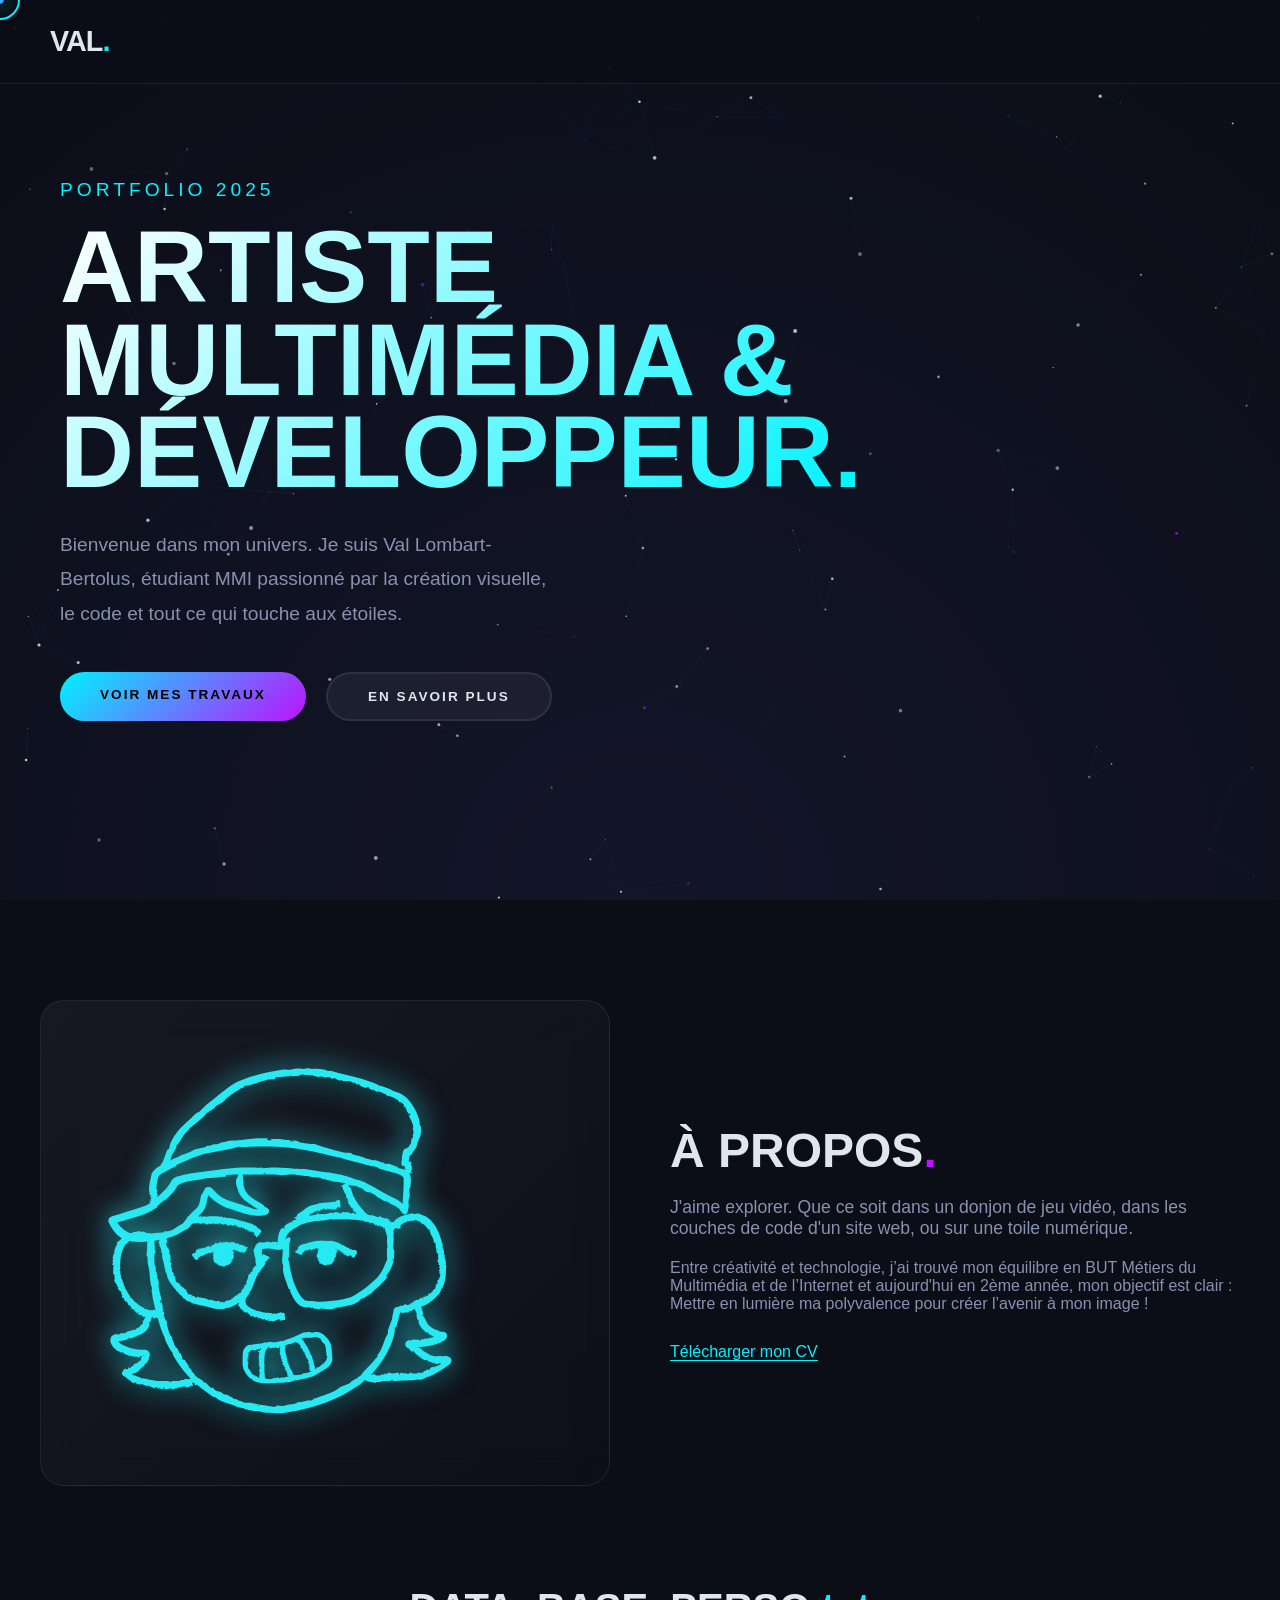
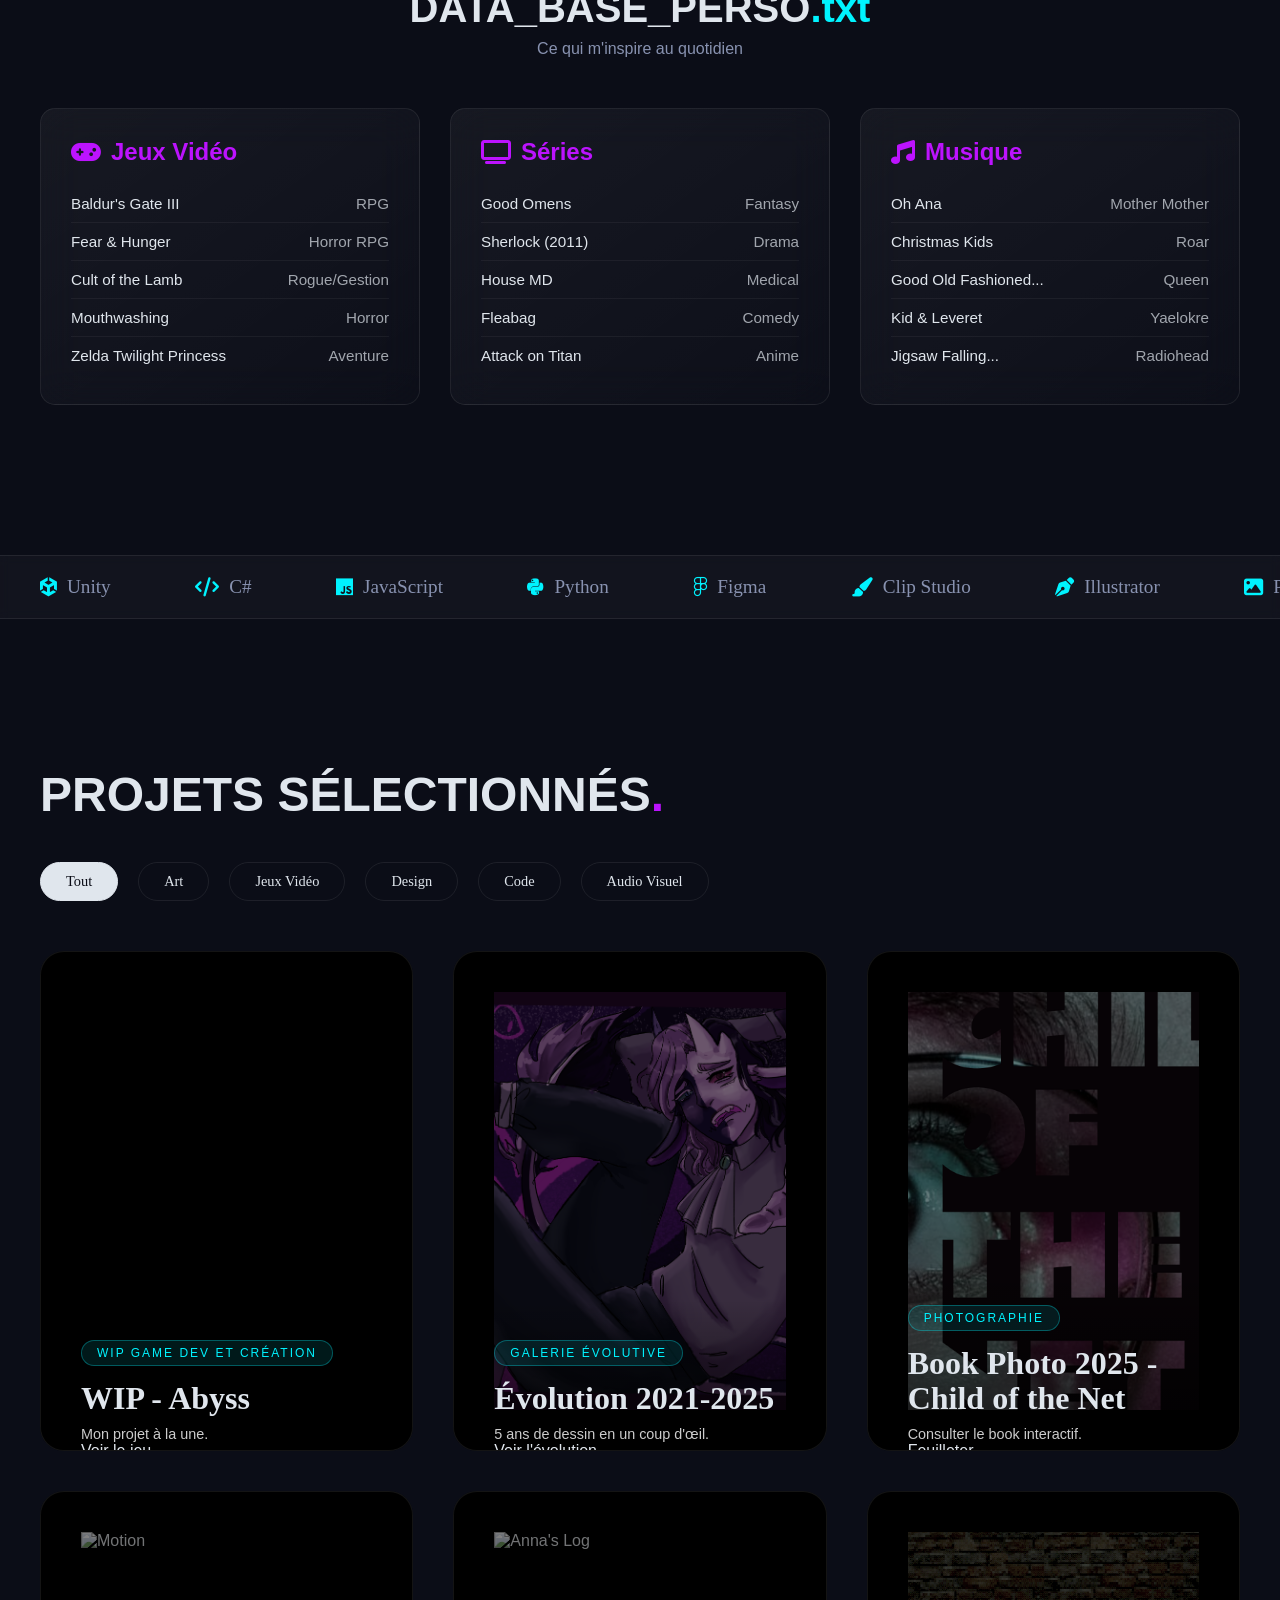
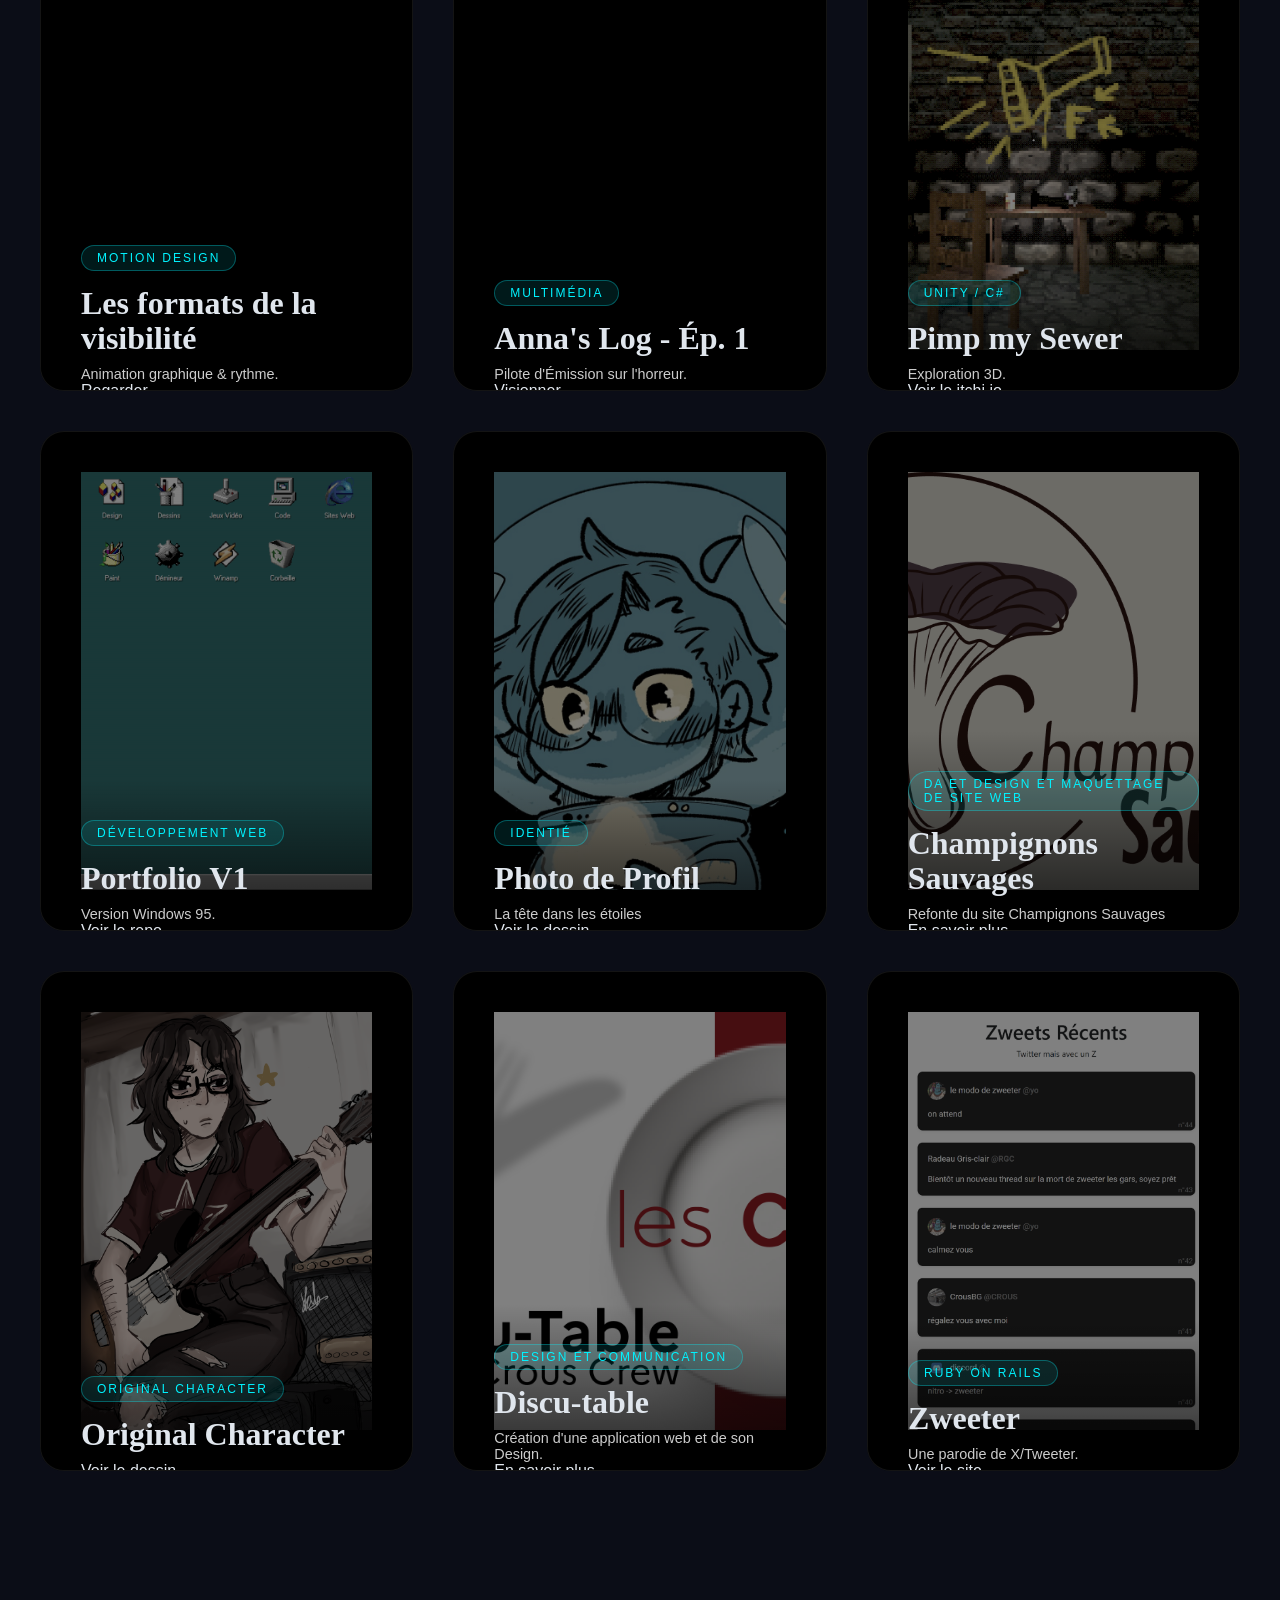
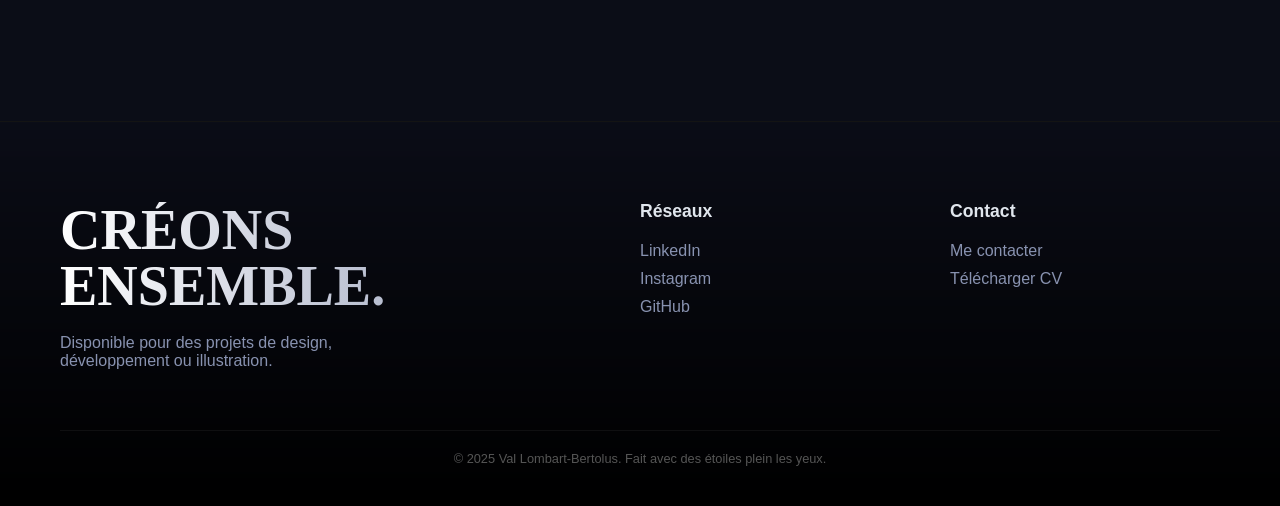
==== commit b256a721: "remove lazy load" ====
--- a/index.html
+++ b/index.html
@@ -226,7 +226,7 @@
                         {"src": "Images/oldArt21.png", "year": "2021 - Premiers essais en digital, Ibis Paint X sur mon téléphone"}
                       ]'>
                     
-                    <img src="Images/Art25.png" class="project-bg" alt="Art 25" loading="lazy">
+                    <img src="Images/Art25.png" class="project-bg" alt="Art 25">
                     <div class="project-info tilt-inner">
                         <span class="project-tag">Galerie Évolutive</span>
                         <h3>Évolution 2021-2025</h3>
@@ -245,7 +245,7 @@
                      data-src="PDF/Book.pdf"
                      data-tag="Photographie">
                     
-                    <img src="Images/Book.png" class="project-bg" alt="Book Cover" loading="lazy">
+                    <img src="Images/Book.png" class="project-bg" alt="Book Cover">
                     <div class="project-info tilt-inner">
                         <span class="project-tag">Photographie</span>
                         <h3>Book Photo 2025 - Child of the Net</h3>
@@ -265,7 +265,7 @@
                      data-video-id="2cuhMEu4OaY"
                      data-tag="Motion Design">
                     
-                    <img src="https://img.youtube.com/vi/2cuhMEu4OaY/maxresdefault.jpg" class="project-bg" alt="Motion" loading="lazy">
+                    <img src="https://img.youtube.com/vi/2cuhMEu4OaY/maxresdefault.jpg" class="project-bg" alt="Motion">
                     <div class="project-info tilt-inner">
                         <span class="project-tag">Motion Design</span>
                         <h3>Les formats de la visibilité</h3>
@@ -284,7 +284,7 @@
                      data-video-id="6CxvEXCPvKw"
                      data-tag="Réalisation Vidéo">
                     
-                    <img src="https://img.youtube.com/vi/6CxvEXCPvKw/maxresdefault.jpg" class="project-bg" alt="Anna's Log" loading="lazy">
+                    <img src="https://img.youtube.com/vi/6CxvEXCPvKw/maxresdefault.jpg" class="project-bg" alt="Anna's Log">
                     <div class="project-info tilt-inner">
                         <span class="project-tag">Multimédia</span>
                         <h3>Anna's Log - Ép. 1</h3>
@@ -302,7 +302,7 @@
                      data-img="Images/pms.mp4"
                      data-tag="Unity / C#">
                     
-                    <img src="Images/pms.png" class="project-bg" alt="Game" loading="lazy">
+                    <img src="Images/pms.png" class="project-bg" alt="Game">
                     <div class="project-info tilt-inner">
                         <span class="project-tag">Unity / C#</span>
                         <h3>Pimp my Sewer</h3>
@@ -321,7 +321,7 @@
                      data-img="Images/portfolio.png"
                      data-tag="Développement Web">
                     
-                    <img src="Images/portfolio.png" class="project-bg" alt="Code" loading="lazy">
+                    <img src="Images/portfolio.png" class="project-bg" alt="Code">
                     <div class="project-info tilt-inner">
                         <span class="project-tag">Développement Web</span>
                         <h3>Portfolio V1</h3>
@@ -339,7 +339,7 @@
                      data-img="Images/Dessin4.png"
                      data-tag="Photo de Profil">
                     
-                    <img src="Images/Dessin4.png" class="project-bg" alt="PP" loading="lazy">
+                    <img src="Images/Dessin4.png" class="project-bg" alt="PP">
                     <div class="project-info tilt-inner">
                         <span class="project-tag">Identié</span>
                         <h3>Photo de Profil</h3>
@@ -367,7 +367,7 @@
                         {"src": "Images/ChampiSauv4.png", "year": "Maquettage"}
                       ]'>
     
-                <img src="Images/ChampiSauv1.png" class="project-bg" alt="Champi" loading="lazy">
+                <img src="Images/ChampiSauv1.png" class="project-bg" alt="Champi">
                 <div class="project-info tilt-inner">
                 <span class="project-tag">DA et Design et Maquettage de site Web</span>
                 <h3>Champignons Sauvages</h3>
@@ -385,7 +385,7 @@
                      data-img="Images/Dessin1.png"
                      data-tag="Illustration">
                     
-                    <img src="Images/Dessin1.png" class="project-bg" alt="Code" loading="lazy">
+                    <img src="Images/Dessin1.png" class="project-bg" alt="Code">
                     <div class="project-info tilt-inner">
                         <span class="project-tag">Original Character</span>
                         <h3>Original Character</h3>
@@ -414,7 +414,7 @@
                         {"src": "Images/Discutable2.png", "year": "Brochure étudiante"}
                       ]'>
     
-                <img src="Images/Discutable1.png" class="project-bg" alt="Discutable" loading="lazy">
+                <img src="Images/Discutable1.png" class="project-bg" alt="Discutable">
                 <div class="project-info tilt-inner">
                 <span class="project-tag">Design et Communication</span>
                 <h3>Discu-table</h3>
@@ -431,7 +431,7 @@
                      data-desc="Zweeter à été conçu comme une parodie de X en beaucoup plus chaotique, une fois votre ''compte'' crée, d'autres utilisateurs peuvent l'utiliser. <br><br> <a href='https://zweeter.osc-fr1.scalingo.io/' target='_blank'>Voir le site</a><br><a href='https://github.com/carna-val/zweeter' target='_blank'>Voir le repo</a>"
                      data-tag="Développement Web">
                     
-                    <img src="Images/zweeter.png" class="project-bg" alt="Code" loading="lazy">
+                    <img src="Images/zweeter.png" class="project-bg" alt="Code">
                     <div class="project-info tilt-inner">
                         <span class="project-tag">Ruby on Rails</span>
                         <h3>Zweeter</h3>
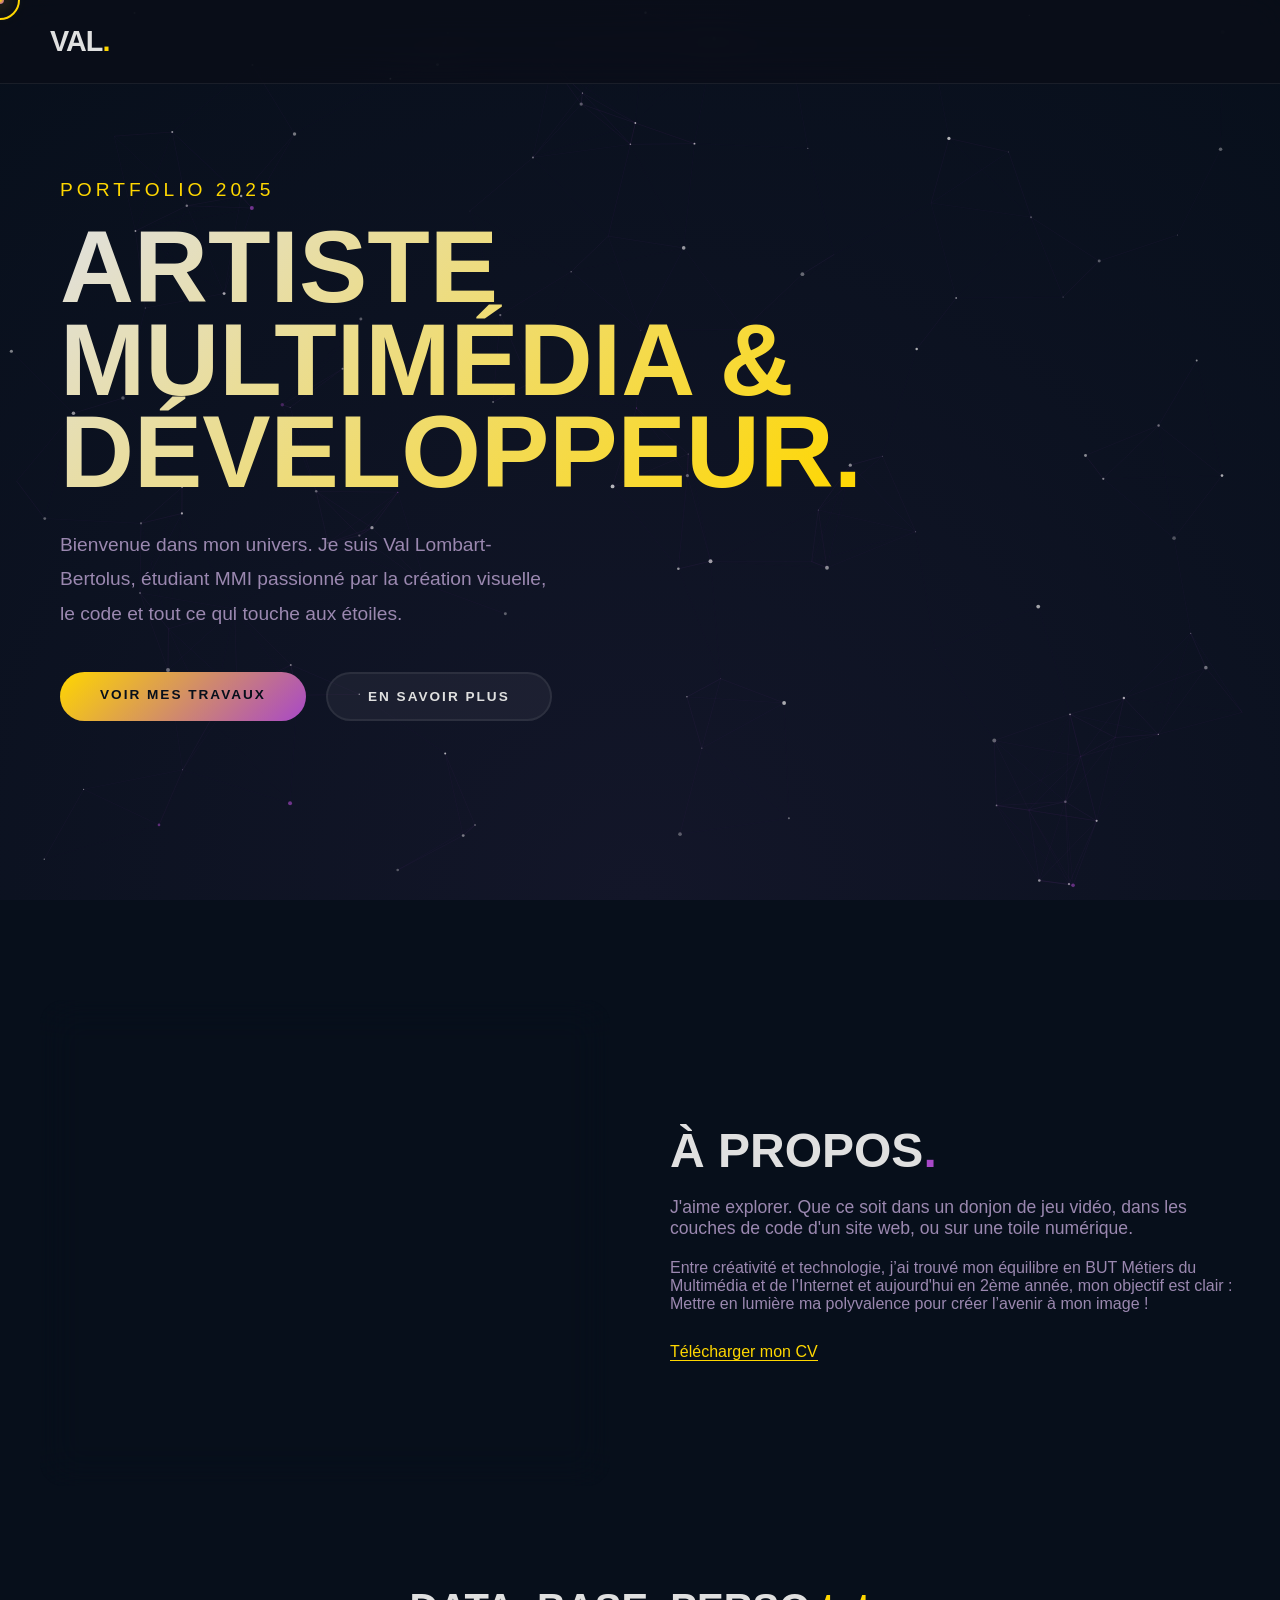
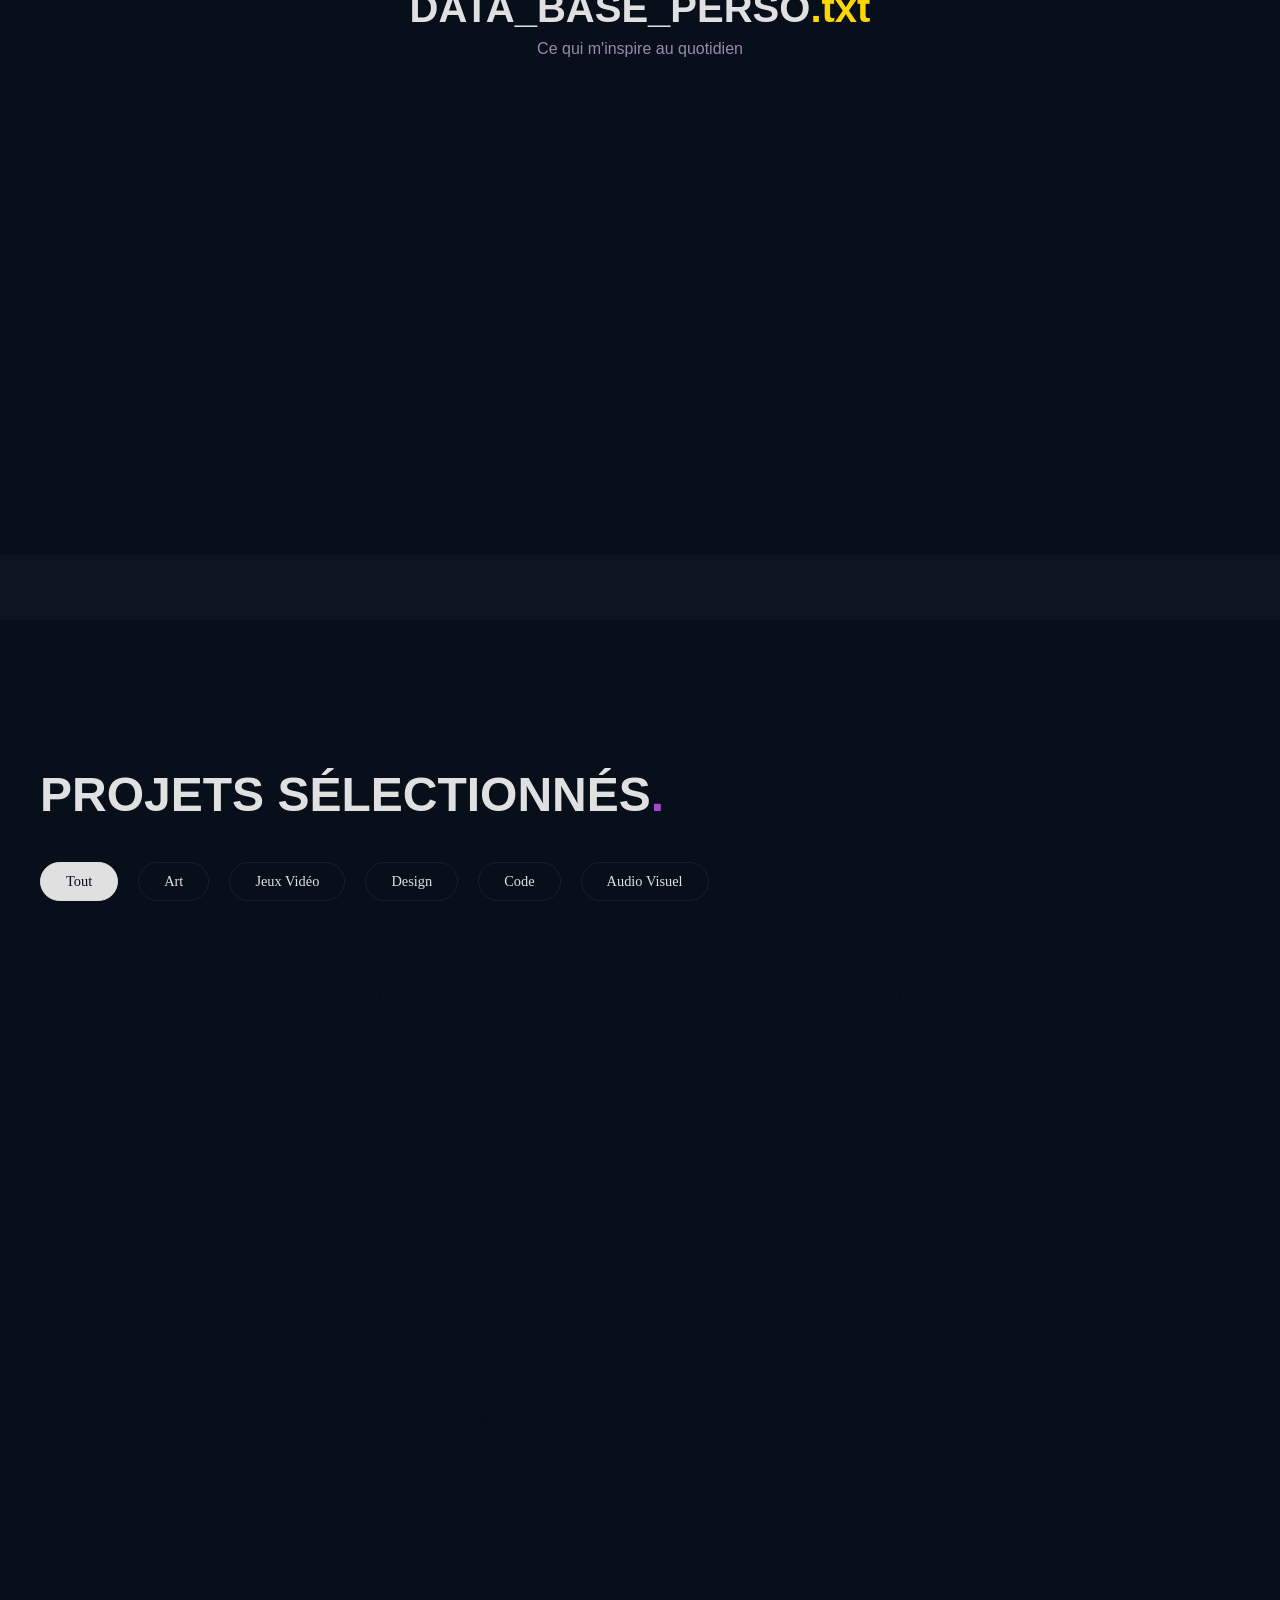
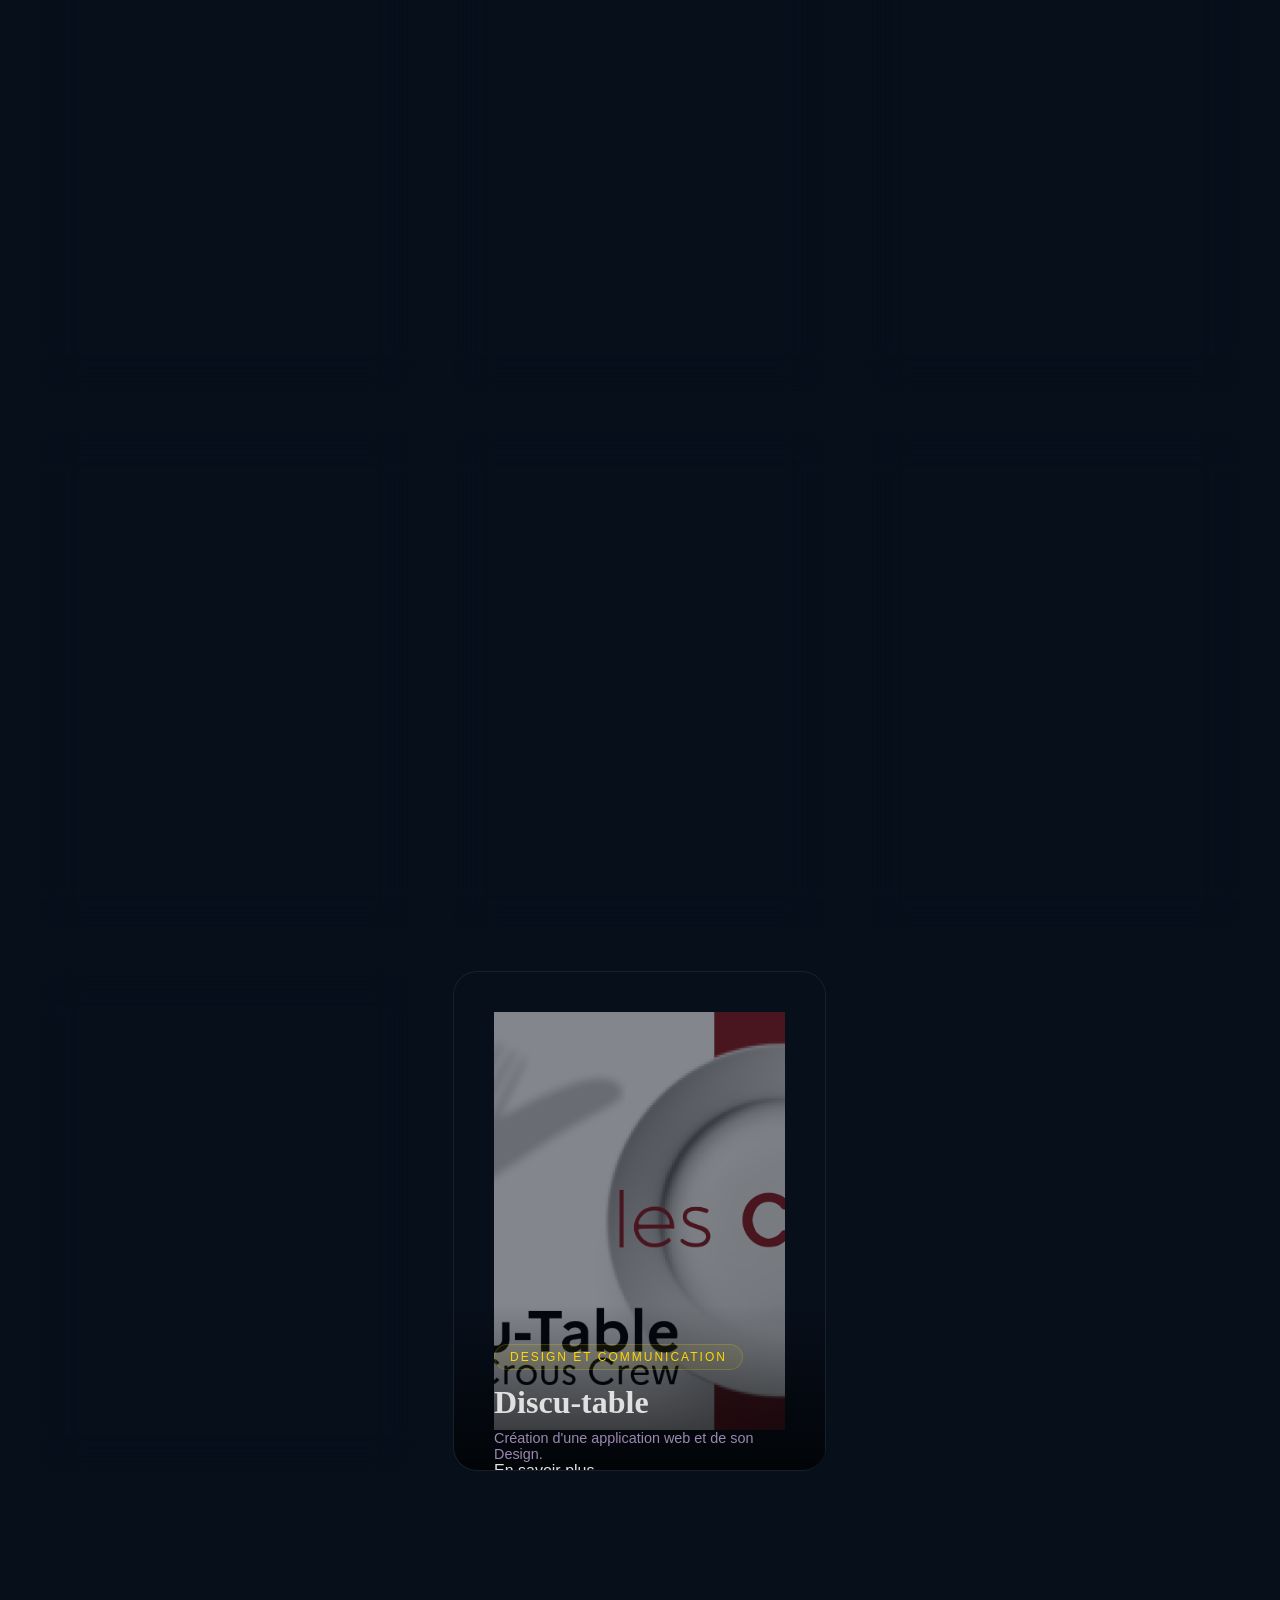
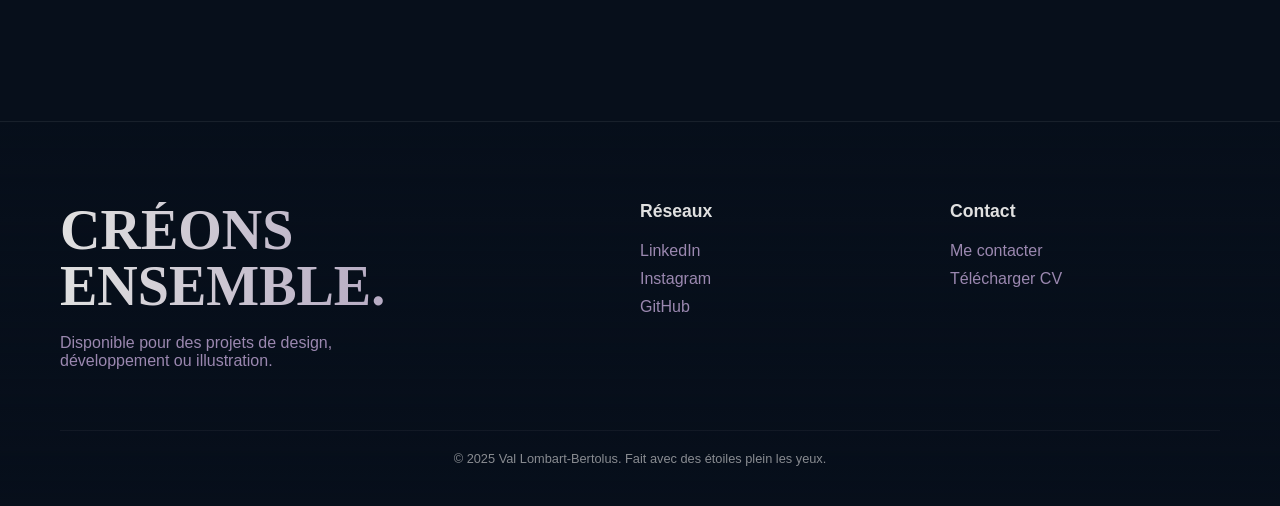
==== commit b424e1ac: "Color change" ====
--- a/index.html
+++ b/index.html
@@ -89,19 +89,19 @@
                 </div>
                 <div class="reveal">
                     <h2 style="font-size: 3rem; margin-bottom: 20px;">À PROPOS<span style="color:var(--secondary)">.</span></h2>
-                    <p style="color: #8892b0; margin-bottom: 20px; font-size: 1.1rem;">
+                    <p style="color: var(--text-muted); margin-bottom: 20px; font-size: 1.1rem;">
                         J'aime explorer. Que ce soit dans un donjon de jeu vidéo, dans les couches de code d'un site web, ou sur une toile numérique.
                     </p>
-                    <p style="color: #8892b0; margin-bottom: 30px;">
+                    <p style="color: var(--text-muted); margin-bottom: 30px;">
                         Entre créativité et technologie, j’ai trouvé mon équilibre en BUT Métiers du Multimédia et de l’Internet et aujourd'hui en 2ème année, mon objectif est clair : Mettre en lumière ma polyvalence pour créer l’avenir à mon image ! 
                     </p>
                     <a href="PDF/CV_Val_Lombart-Bertolus.pdf" target="_blank" style="color: var(--primary); border-bottom: 1px solid var(--primary);">Télécharger mon CV</a>
                 </div>
             </div>
 
-            <div class="reveal" style="margin-top: 100px;">
+                <div class="reveal" style="margin-top: 100px;">
                 <h2 style="text-align: center; font-size: 2.5rem;">DATA_BASE_PERSO<span style="color:var(--primary)">.txt</span></h2>
-                <p style="text-align: center; color: #8892b0; margin-top: 10px;">Ce qui m'inspire au quotidien</p>
+                <p style="text-align: center; color: var(--text-muted); margin-top: 10px;">Ce qui m'inspire au quotidien</p>
                 
                 <div class="top5-grid">
                     <div class="tilt-card top5-card" data-tilt>
@@ -205,7 +205,7 @@
                     <div class="project-info tilt-inner">
                     <span class="project-tag">WIP Game Dev et Création</span>
                     <h3>WIP - Abyss</h3>
-                    <p style="color: #ccc; font-size: 0.9rem;">Mon projet à la une.</p>
+                    <p style="color: var(--text-muted); font-size: 0.9rem;">Mon projet à la une.</p>
                     <a href="#">Voir le jeu</a>
                 </div>
             </div>
@@ -230,7 +230,7 @@
                     <div class="project-info tilt-inner">
                         <span class="project-tag">Galerie Évolutive</span>
                         <h3>Évolution 2021-2025</h3>
-                        <p style="color: #ccc; font-size: 0.9rem;">5 ans de dessin en un coup d'œil.</p>
+                        <p style="color: var(--text-muted); font-size: 0.9rem;">5 ans de dessin en un coup d'œil.</p>
                         <a href="#">Voir l'évolution</a>
                     </div>
                 </div>
@@ -249,7 +249,7 @@
                     <div class="project-info tilt-inner">
                         <span class="project-tag">Photographie</span>
                         <h3>Book Photo 2025 - Child of the Net</h3>
-                        <p style="color: #ccc; font-size: 0.9rem;">Consulter le book interactif.</p>
+                        <p style="color: var(--text-muted); font-size: 0.9rem;">Consulter le book interactif.</p>
                         <a href="#">Feuilleter</a>
                     </div>
                 </div>
@@ -269,7 +269,7 @@
                     <div class="project-info tilt-inner">
                         <span class="project-tag">Motion Design</span>
                         <h3>Les formats de la visibilité</h3>
-                        <p style="color: #ccc; font-size: 0.9rem;">Animation graphique & rythme.</p>
+                        <p style="color: var(--text-muted); font-size: 0.9rem;">Animation graphique & rythme.</p>
                         <a href="#">Regarder</a>
                     </div>
                 </div>
@@ -288,7 +288,7 @@
                     <div class="project-info tilt-inner">
                         <span class="project-tag">Multimédia</span>
                         <h3>Anna's Log - Ép. 1</h3>
-                        <p style="color: #ccc; font-size: 0.9rem;">Pilote d'Émission sur l'horreur.</p>
+                        <p style="color: var(--text-muted); font-size: 0.9rem;">Pilote d'Émission sur l'horreur.</p>
                         <a href="#">Visionner</a>
                     </div>
                 </div>
@@ -306,7 +306,7 @@
                     <div class="project-info tilt-inner">
                         <span class="project-tag">Unity / C#</span>
                         <h3>Pimp my Sewer</h3>
-                        <p style="color: #ccc; font-size: 0.9rem;">Exploration 3D.</p>
+                        <p style="color: var(--text-muted); font-size: 0.9rem;">Exploration 3D.</p>
                         <a href="https://xnaveman.itch.io/pimp-my-sewers" target="_blank">Voir le itchi.io</a>
 
                     </div>
@@ -325,7 +325,7 @@
                     <div class="project-info tilt-inner">
                         <span class="project-tag">Développement Web</span>
                         <h3>Portfolio V1</h3>
-                        <p style="color: #ccc; font-size: 0.9rem;">Version Windows 95.</p>
+                        <p style="color: var(--text-muted); font-size: 0.9rem;">Version Windows 95.</p>
                         <a href="https://github.com/carna-val" target="_blank">Voir le repo</a>
                     </div>
                 </div>
@@ -343,7 +343,7 @@
                     <div class="project-info tilt-inner">
                         <span class="project-tag">Identié</span>
                         <h3>Photo de Profil</h3>
-                        <p style="color: #ccc; font-size: 0.9rem;">La tête dans les étoiles</p>
+                        <p style="color: var(--text-muted); font-size: 0.9rem;">La tête dans les étoiles</p>
                         <a href="https://github.com/carna-val" target="_blank">Voir le dessin</a>
                     </div>
                 </div>
@@ -371,7 +371,7 @@
                 <div class="project-info tilt-inner">
                 <span class="project-tag">DA et Design et Maquettage de site Web</span>
                 <h3>Champignons Sauvages</h3>
-                <p style="color: #ccc; font-size: 0.9rem;">Refonte du site Champignons Sauvages</p>
+                <p style="color: var(--text-muted); font-size: 0.9rem;">Refonte du site Champignons Sauvages</p>
                 <a href="#">En savoir plus</a>
                 </div>
             </div>
@@ -381,7 +381,7 @@
                      data-tilt 
                      onclick="openLb(this)"
                      data-title="OC"
-                     data-desc="OC, c'est ''Original Character'', un personnage que j'ai crée de toute pièce et qui m'appartient !</br><br> <a href='https://www.instagram.com/carna_.val/' target='_blank'>Voir plus de projets sur mon Instagram</a>"
+                     data-desc="OC, c'est ''Original Character'', un personnage que j'ai cree de toute pièce et qui m'appartient !</br><br> <a href='https://www.instagram.com/carna_.val/' target='_blank'>Voir plus de projets sur mon Instagram</a>"
                      data-img="Images/Dessin1.png"
                      data-tag="Illustration">
                     
@@ -389,7 +389,7 @@
                     <div class="project-info tilt-inner">
                         <span class="project-tag">Original Character</span>
                         <h3>Original Character</h3>
-                        <p style="color: #ccc; font-size: 0.9rem;"></p>
+                        <p style="color: var(--text-muted); font-size: 0.9rem;"></p>
                         <a href="https://github.com/carna-val" target="_blank">Voir le dessin</a>
                     </div>
                 </div>
@@ -418,7 +418,7 @@
                 <div class="project-info tilt-inner">
                 <span class="project-tag">Design et Communication</span>
                 <h3>Discu-table</h3>
-                <p style="color: #ccc; font-size: 0.9rem;">Création d'une application web et de son Design.</p>
+                <p style="color: var(--text-muted); font-size: 0.9rem;">Création d'une application web et de son Design.</p>
                 <a href="#">En savoir plus</a>
                 </div>
             </div>
@@ -435,7 +435,7 @@
                     <div class="project-info tilt-inner">
                         <span class="project-tag">Ruby on Rails</span>
                         <h3>Zweeter</h3>
-                        <p style="color: #ccc; font-size: 0.9rem;">Une parodie de X/Tweeter.</p>
+                        <p style="color: var(--text-muted); font-size: 0.9rem;">Une parodie de X/Tweeter.</p>
                         <a href="https://github.com/carna-val" target="_blank">Voir le site</a>
                     </div>
                 </div>
@@ -449,7 +449,7 @@
                     
                     <div class="footer-cta">
                         <h2>CRÉONS<br>ENSEMBLE.</h2>
-                        <p style="color:#8892b0; max-width: 300px;">Disponible pour des projets de design, développement ou illustration.</p>
+                        <p style="color:var(--text-muted); max-width: 300px;">Disponible pour des projets de design, développement ou illustration.</p>
                     </div>
 
                     <div class="footer-col">
@@ -538,16 +538,42 @@
         let particles = [];
         let mouse = { x: 0, y: 0 };
 
+        // Conversion hex -> "r,g,b" et stockage des couleurs CSS
+        function hexToRgb(hex) {
+            hex = hex.replace('#','').trim();
+            if(hex.length === 3) hex = hex.split('').map(c => c + c).join('');
+            const num = parseInt(hex, 16);
+            return `${(num >> 16) & 255},${(num >> 8) & 255},${num & 255}`;
+        }
+        let linkSecondaryRgb = '168,72,200'; // fallback for --secondary
+        let linkTextRgb = '224,224,224';     // fallback for --text
+
         function initCanvas() {
             width = window.innerWidth;
             height = window.innerHeight;
             canvas.width = width;
             canvas.height = height;
+
+            // Récupère les variables CSS (au cas où elles changeraient)
+            const rootStyle = getComputedStyle(document.documentElement);
+            const secondaryVar = rootStyle.getPropertyValue('--secondary').trim() || '#a848c8';
+            const textVar = rootStyle.getPropertyValue('--text').trim() || '#E0E0E0';
+            // conversion
+            try {
+                linkSecondaryRgb = hexToRgb(secondaryVar);
+            } catch(e) { /* garde le fallback */ }
+            try {
+                linkTextRgb = hexToRgb(textVar);
+            } catch(e) { /* garde le fallback */ }
+
             createParticles();
         }
 
         function createParticles() {
             particles = [];
+            const rootStyle = getComputedStyle(document.documentElement);
+            const textColor = rootStyle.getPropertyValue('--text').trim() || '#E0E0E0';
+            const secondaryColor = rootStyle.getPropertyValue('--secondary').trim() || '#a848c8';
             const count = (width * height) / 9000; // Densité ajustée
             for(let i = 0; i < count; i++) {
                 particles.push({
@@ -556,7 +582,8 @@
                     vx: (Math.random() - 0.5) * 0.2,
                     vy: (Math.random() - 0.5) * 0.2,
                     size: Math.random() * 2,
-                    color: Math.random() > 0.9 ? '#bc13fe' : '#ffffff',
+                    // Majoritairement --text, petite proportion --secondary
+                    color: Math.random() > 0.92 ? secondaryColor : textColor,
                     opacity: Math.random() * 0.5 + 0.3
                 });
             }
@@ -631,7 +658,8 @@
                     // Lignes des constellations
                     if(distance < 120) {
                         ctx.beginPath();
-                        ctx.strokeStyle = `rgba(0, 243, 255, ${0.15 - distance/800})`;
+                        // Utilise --secondary (a848c8) pour les liaisons, alpha selon la distance
+                        ctx.strokeStyle = `rgba(${linkSecondaryRgb}, ${Math.max(0.02, 0.18 - distance / 800)})`;
                         ctx.lineWidth = 0.5;
                         ctx.moveTo(p.x, p.y);
                         ctx.lineTo(p2.x, p2.y);
--- a/style_modern.css
+++ b/style_modern.css
@@ -1,19 +1,24 @@
     /* === VARIABLES & RESET === */
         :root {
-            --bg-deep: #0b0d17;
-            --primary: #00f3ff;
-            --secondary: #bc13fe;
-            --glass: rgba(255, 255, 255, 0.03);
-            --glass-border: rgba(255, 255, 255, 0.08);
-            --text: #e0e6ed;
-            --text-muted: #8892b0;
+            /* Palette Stellaire — mise à jour */
+            --bg-deep: #070f1b;        /* Bleu Nuit Profond */
+            --primary: #FFD700;        /* Or Galactique (boutons, accents) */
+            --secondary: #a848c8;      /* Violet Améthyste (secondaire) */
+            --glass: rgba(224, 224, 224, 0.03);
+            --glass-border: rgba(224, 224, 224, 0.08);
+            --text: #E0E0E0;           /* Blanc cassé doux */
+            --text-muted: #9b88b0;
+            /* Utility vars (rgb) */
+            --primary-rgb: 255,215,0;  /* for rgba usage */
+            --secondary-rgb: 106,13,173;
+            --text-dim: rgba(224,224,224,0.6);
         }
 
         * {
             margin: 0;
             padding: 0;
             box-sizing: border-box;
-            cursor: none; /* Curseur natif caché pour laisser place au custom */
+            cursor: none;
         }
 
         body {
@@ -23,7 +28,6 @@
             overflow-x: hidden;
         }
 
-        /* === LOADER CINÉMATIQUE === */
         .loader {
             position: fixed;
             top: 0;
@@ -53,7 +57,7 @@
         .loader-bar {
             width: 300px;
             height: 3px;
-            background: rgba(255,255,255,0.1);
+            background: rgba(224,224,224,0.06);
             border-radius: 10px;
             overflow: hidden;
             position: relative;
@@ -114,7 +118,7 @@
         body.hovering .cursor-outline {
             width: 70px;
             height: 70px;
-            background-color: rgba(0, 243, 255, 0.1);
+            background-color: rgba(var(--primary-rgb), 0.06);
             border-color: var(--secondary);
             border-radius: 10px;
         }
@@ -132,7 +136,7 @@
             width: 100%;
             height: 100%;
             z-index: -1;
-            background: radial-gradient(circle at bottom, #131629 0%, #0b0d17 100%);
+            background: radial-gradient(circle at bottom, #131629 0%, var(--bg-deep) 100%);
         }
 
         /* === UTILITAIRES === */
@@ -241,20 +245,20 @@
         }
 
         .hub-btn:hover {
-            color: #000;
+            color: var(--bg-deep);
             border-color: var(--primary);
-            box-shadow: 0 0 30px rgba(0, 243, 255, 0.5);
+            box-shadow: 0 0 30px rgba(var(--primary-rgb), 0.35);
             transform: translateY(-3px);
         }
 
         .hub-btn.primary {
             background: linear-gradient(135deg, var(--primary), var(--secondary));
             border: none;
-            color: #000;
+            color: var(--bg-deep);
         }
 
         .hub-btn.primary:hover {
-            box-shadow: 0 0 40px rgba(188, 19, 254, 0.6);
+            box-shadow: 0 0 40px rgba(var(--secondary-rgb), 0.4);
             transform: translateY(-5px) scale(1.05);
         }
 
@@ -287,7 +291,7 @@
         .hero h1 {
             font-size: clamp(3rem, 8vw, 7rem);
             font-weight: 700;
-            background: linear-gradient(135deg, #fff, var(--primary), var(--secondary));
+            background: linear-gradient(135deg, var(--text), var(--primary), var(--secondary));
             background-size: 200% 200%;
             -webkit-background-clip: text;
             -webkit-text-fill-color: transparent;
@@ -316,7 +320,7 @@
 
         .hero p {
             font-size: 1.2rem;
-            color: #8892b0;
+            color: var(--text-muted);
             max-width: 500px;
             line-height: 1.8;
             margin-bottom: 40px;
@@ -334,7 +338,7 @@
 
         /* === CARTES 3D & TILT === */
         .tilt-card {
-            background: linear-gradient(135deg, rgba(255,255,255,0.05), rgba(255,255,255,0.01));
+            background: linear-gradient(135deg, rgba(224,224,224,0.05), rgba(224,224,224,0.01));
             border: 1px solid var(--glass-border);
             border-radius: 24px;
             padding: 40px;
@@ -355,7 +359,7 @@
             bottom: 0;
             background: radial-gradient(
                 800px circle at var(--mouse-x, 50%) var(--mouse-y, 50%),
-                rgba(0, 243, 255, 0.1),
+                rgba(var(--primary-rgb), 0.06),
                 transparent 40%
             );
             opacity: 0;
@@ -368,8 +372,8 @@
         }
 
         .tilt-card:hover {
-            box-shadow: 0 20px 60px rgba(0, 243, 255, 0.2);
-            border-color: rgba(0, 243, 255, 0.3);
+            box-shadow: 0 20px 60px rgba(var(--primary-rgb), 0.12);
+            border-color: rgba(var(--primary-rgb), 0.18);
         }
         
         .tilt-inner {
@@ -378,12 +382,9 @@
             z-index: 1;
         }
 
-        /* === SECTION PADDING === */
         .section-padding {
             padding: 100px 0;
         }
-
-        /* === ABOUT === */
         .about-grid {
             display: grid;
             grid-template-columns: 1fr 1fr;
@@ -407,8 +408,6 @@
             transition: 0.5s;
         }
     
-
-        /* === TOP 5 GRIDS === */
         .top5-grid {
             display: grid;
             grid-template-columns: repeat(auto-fit, minmax(300px, 1fr));
@@ -417,7 +416,7 @@
         }
 
         .top5-card {
-            background: linear-gradient(145deg, rgba(255,255,255,0.05), rgba(255,255,255,0.01));
+            background: linear-gradient(145deg, rgba(224,224,224,0.05), rgba(224,224,224,0.01));
             border-top: 1px solid var(--glass-border);
             padding: 30px;
             border-radius: 15px;
@@ -438,7 +437,7 @@
 
         .top5-list li {
             padding: 10px 0;
-            border-bottom: 1px solid rgba(255,255,255,0.05);
+            border-bottom: 1px solid rgba(224,224,224,0.05);
             display: flex;
             justify-content: space-between;
             color: var(--text);
@@ -448,7 +447,6 @@
         .top5-list li:last-child { border-bottom: none; }
         .top5-list li span { opacity: 0.7; }
 
-        /* === MARQUEE SKILLS === */
         .skills-marquee {
             background: var(--glass);
             border-top: 1px solid var(--glass-border);
@@ -473,7 +471,7 @@
             margin: 0 40px;
             font-family: 'Space Grotesk';
             font-size: 1.2rem;
-            color: #8892b0;
+            color: var(--text-muted);
         }
         .skill-item i { color: var(--primary); }
 
@@ -485,7 +483,7 @@
         /* === PROJETS === */
 
         .lb-desc a {
-            color: var(--primary); /* Le cyan néon */
+            color: var(--primary);
             text-decoration: none;
             border-bottom: 1px solid var(--primary);
             transition: all 0.3s ease;
@@ -533,7 +531,7 @@
             position: relative;
             overflow: hidden;
             border-radius: 24px;
-            background: #000;
+            background: var(--bg-deep);
             transition: opacity 0.3s, transform 0.3s;
             cursor: none;
         }
@@ -594,9 +592,9 @@
             margin-bottom: 15px;
             display: inline-block;
             padding: 5px 15px;
-            background: rgba(0, 243, 255, 0.1);
+            background: rgba(var(--primary-rgb), 0.06);
             border-radius: 20px;
-            border: 1px solid rgba(0, 243, 255, 0.3);
+            border: 1px solid rgba(var(--primary-rgb), 0.18);
         }
 
         .project-info h3 {
@@ -613,7 +611,7 @@
             left: 0;
             width: 100%;
             height: 100%;
-            background: rgba(0, 0, 0, 0.95);
+            background: rgba(10, 25, 49, 0.95);
             z-index: 10000; 
             align-items: center;
             justify-content: center;
@@ -628,9 +626,9 @@
         }
 
         .lightbox-content {
-            background: #0f121e;
-            width: 95vw;  /* Largeur max */
-            height: 90vh; /* Hauteur max */
+            background: var(--bg-deep);
+            width: 95vw;
+            height: 90vh;
             max-width: 1600px;
             border-radius: 20px;
             border: 1px solid var(--glass-border);
@@ -648,7 +646,7 @@
 
         .lb-visual {
             flex: 3.5; /* Priorité à l'image/PDF */
-            background: #000;
+            background: var(--bg-deep);
             position: relative;
             display: flex;
             align-items: center;
@@ -689,7 +687,7 @@
             height: 40px;
             border-radius: 50%;
             background: rgba(0,0,0,0.5);
-            border: 1px solid rgba(255,255,255,0.2);
+            border: 1px solid rgba(224,224,224,0.2);
             display: flex;
             align-items: center;
             justify-content: center;
@@ -717,7 +715,7 @@
             font-size: 2.5rem;
             line-height: 1;
             margin-bottom: 20px;
-            background: linear-gradient(135deg, #fff, var(--text-muted));
+            background: linear-gradient(135deg, var(--text), var(--text-muted));
             -webkit-background-clip: text;
             -webkit-text-fill-color: transparent;
         }
@@ -727,11 +725,10 @@
             color: var(--text-muted);
             line-height: 1.6;
             margin-bottom: 30px;
-            border-top: 1px solid rgba(255,255,255,0.1);
+            border-top: 1px solid rgba(224,224,224,0.1);
             padding-top: 20px;
         }
 
-        /* --- GALERIE SLIDER CONTROLS --- */
         .lb-controls {
             position: absolute;
             bottom: 30px;
@@ -776,7 +773,7 @@
             margin-top: 150px;
             padding: 80px 0 40px;
             border-top: 1px solid var(--glass-border);
-            background: linear-gradient(to bottom, transparent, #000);
+            background: linear-gradient(to bottom, transparent, var(--bg-deep));
         }
 
         .footer-content {
@@ -791,7 +788,7 @@
             font-size: 3.5rem;
             line-height: 1;
             margin-bottom: 20px;
-            background: linear-gradient(to right, #fff, #8892b0);
+            background: linear-gradient(to right, var(--text), var(--text-muted));
             -webkit-background-clip: text;
             -webkit-text-fill-color: transparent;
         }
@@ -804,7 +801,7 @@
 
         .footer-link {
             display: block;
-            color: #8892b0;
+            color: var(--text-muted);
             margin-bottom: 10px;
             transition: 0.3s;
             width: fit-content;
@@ -817,9 +814,9 @@
         .footer-bottom {
             text-align: center;
             font-size: 0.8rem;
-            color: #555;
+            color: var(--text-dim);
             padding-top: 20px;
-            border-top: 1px solid rgba(255,255,255,0.05);
+            border-top: 1px solid rgba(224,224,224,0.05);
         }
 
         /* ========================================= */
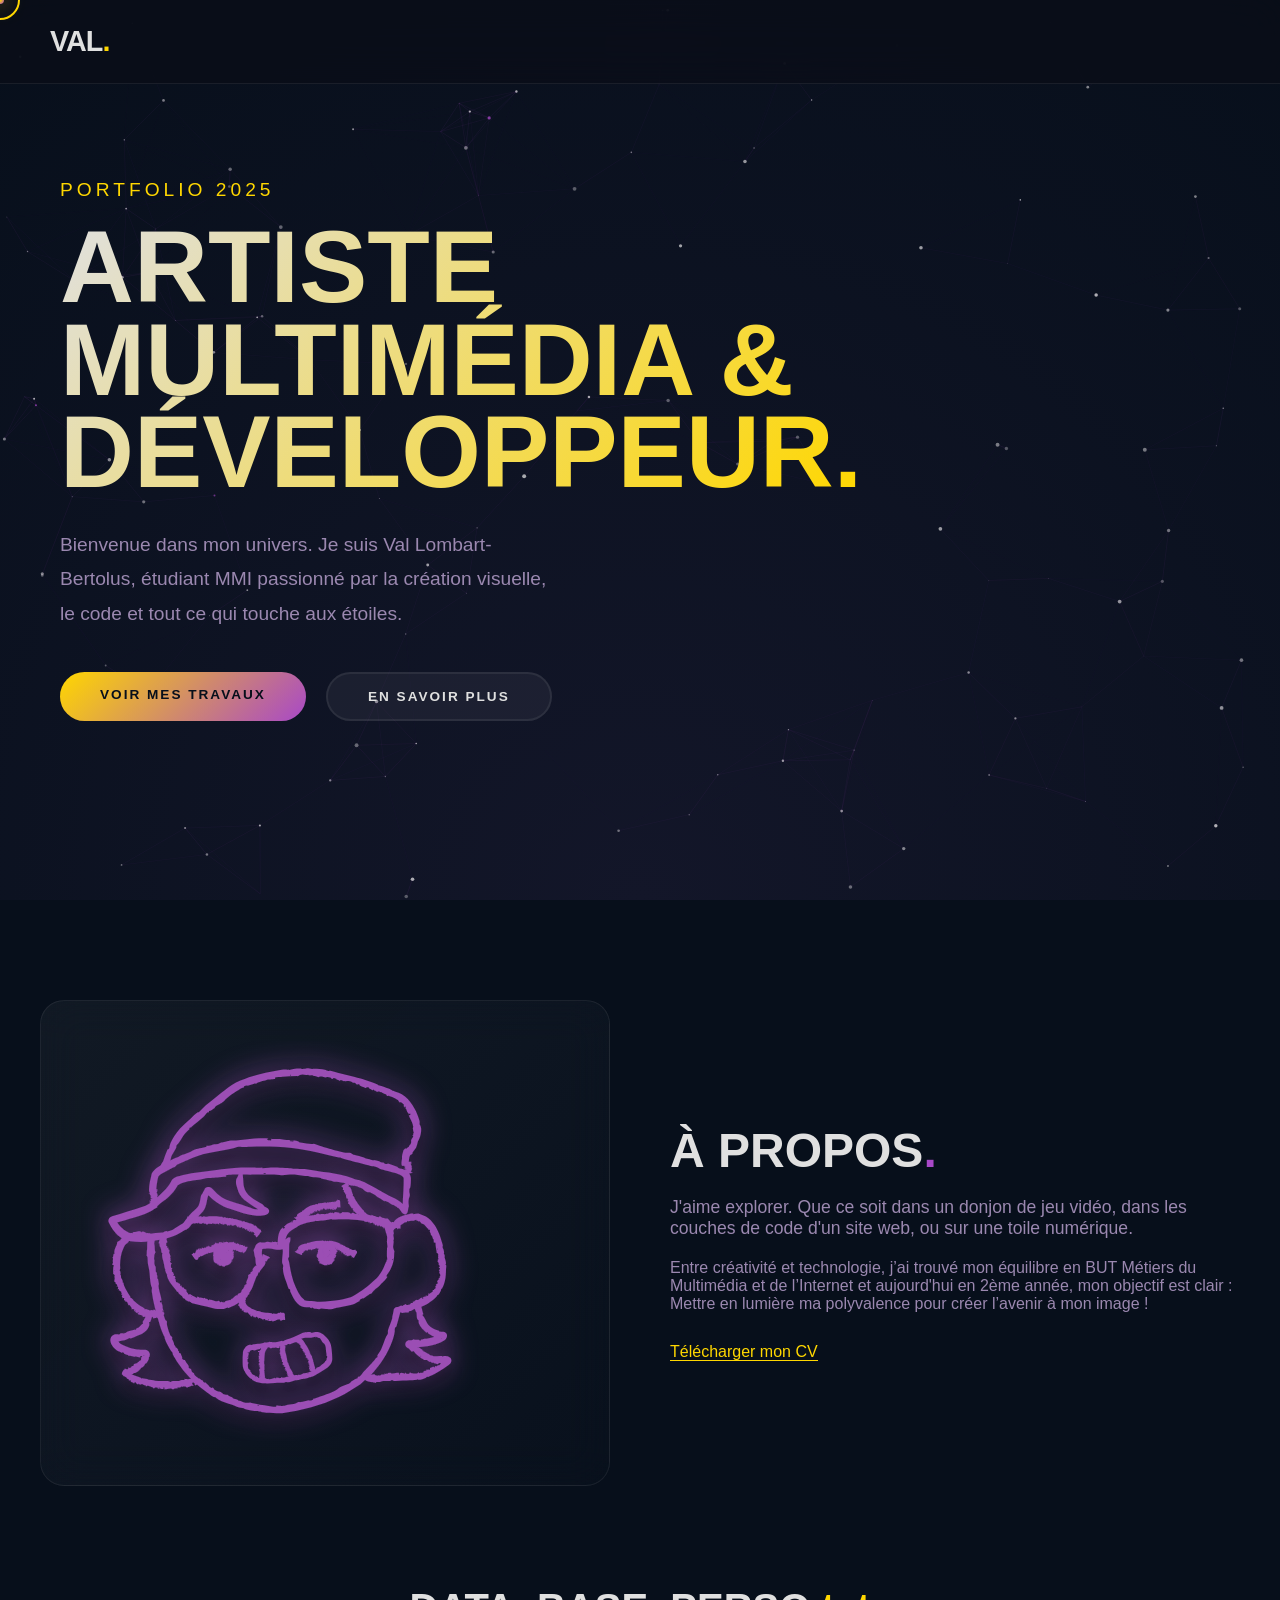
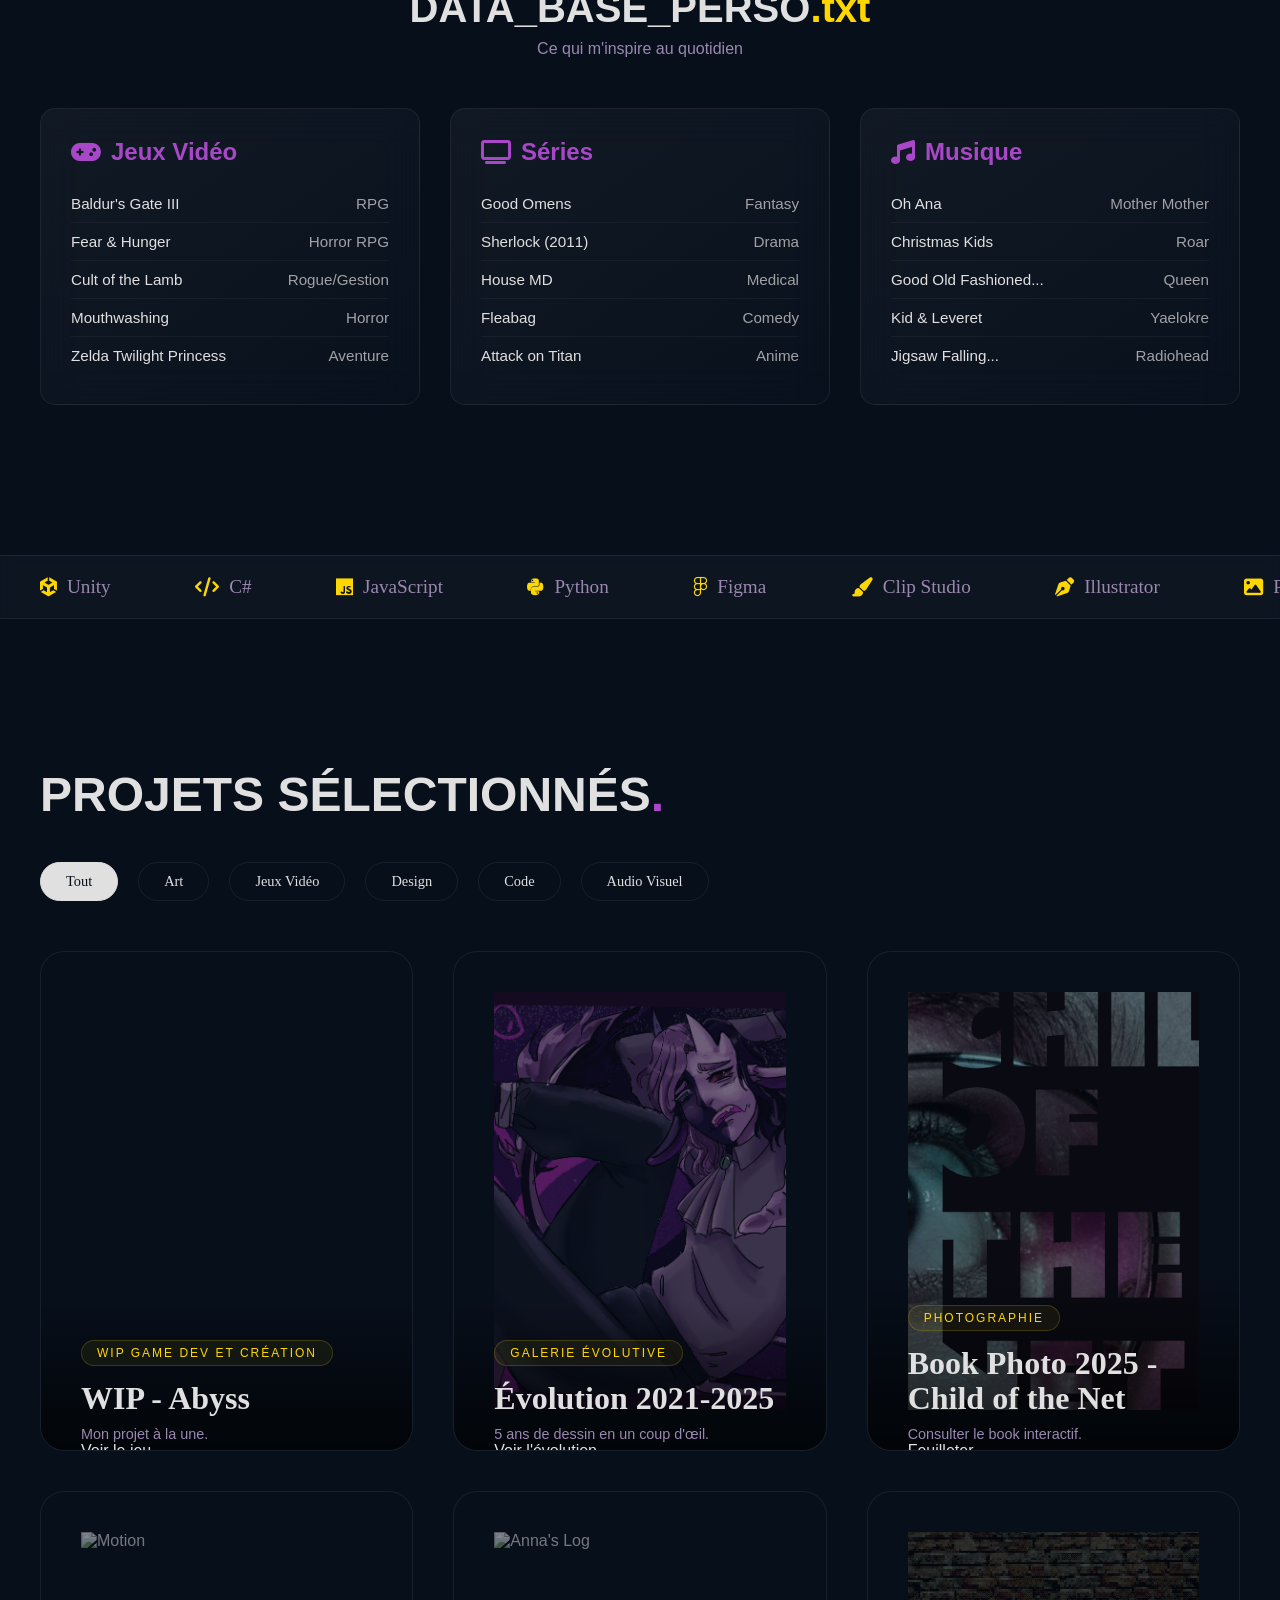
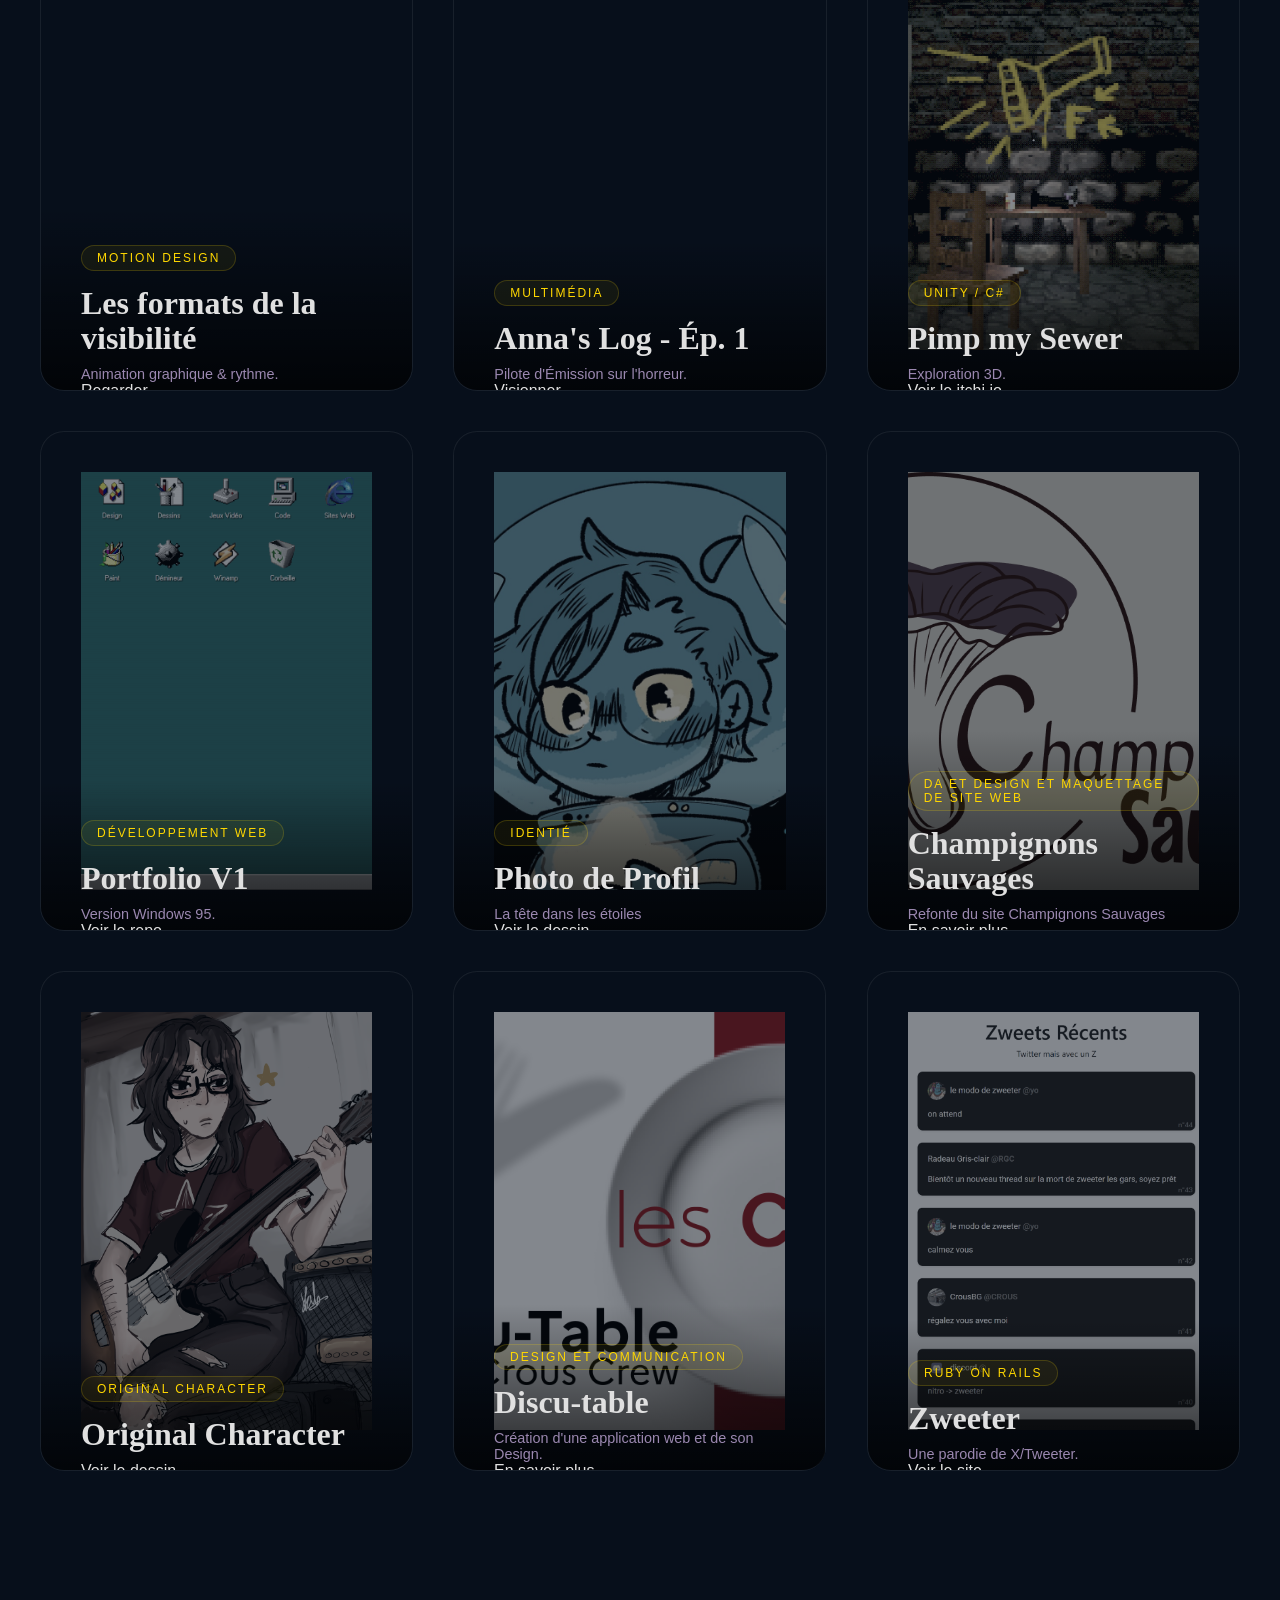
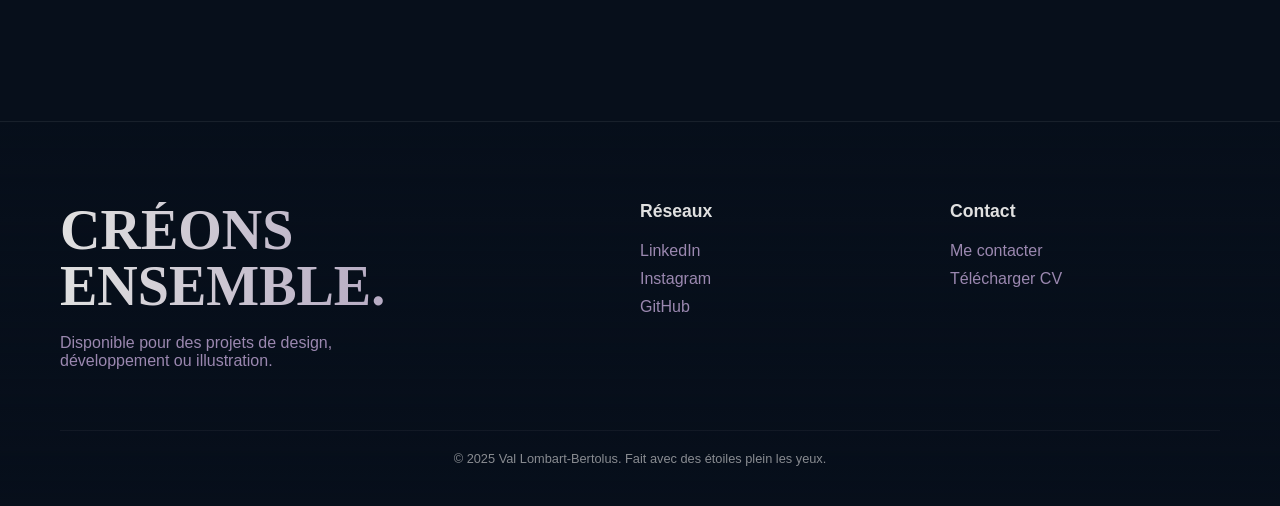
==== commit cd62be6e: "Image and CV upgrade" ====
--- a/index.html
+++ b/index.html
@@ -12,7 +12,7 @@
 
     <meta property="og:title" content="Portfolio 2025 — Val Lombart-Bertolus">
     <meta property="og:description" content="Développeur créatif & artiste multimédia. Découvrez mes projets : jeux vidéo, web, design, audiovisuel.">
-    <meta property="og:image" content="Images/Val-modern.png">
+    <meta property="og:image" content="Images/Val-icon.svg">
     <meta property="og:type" content="website">
     <meta property="og:url" content="https://ton-site.fr">
 
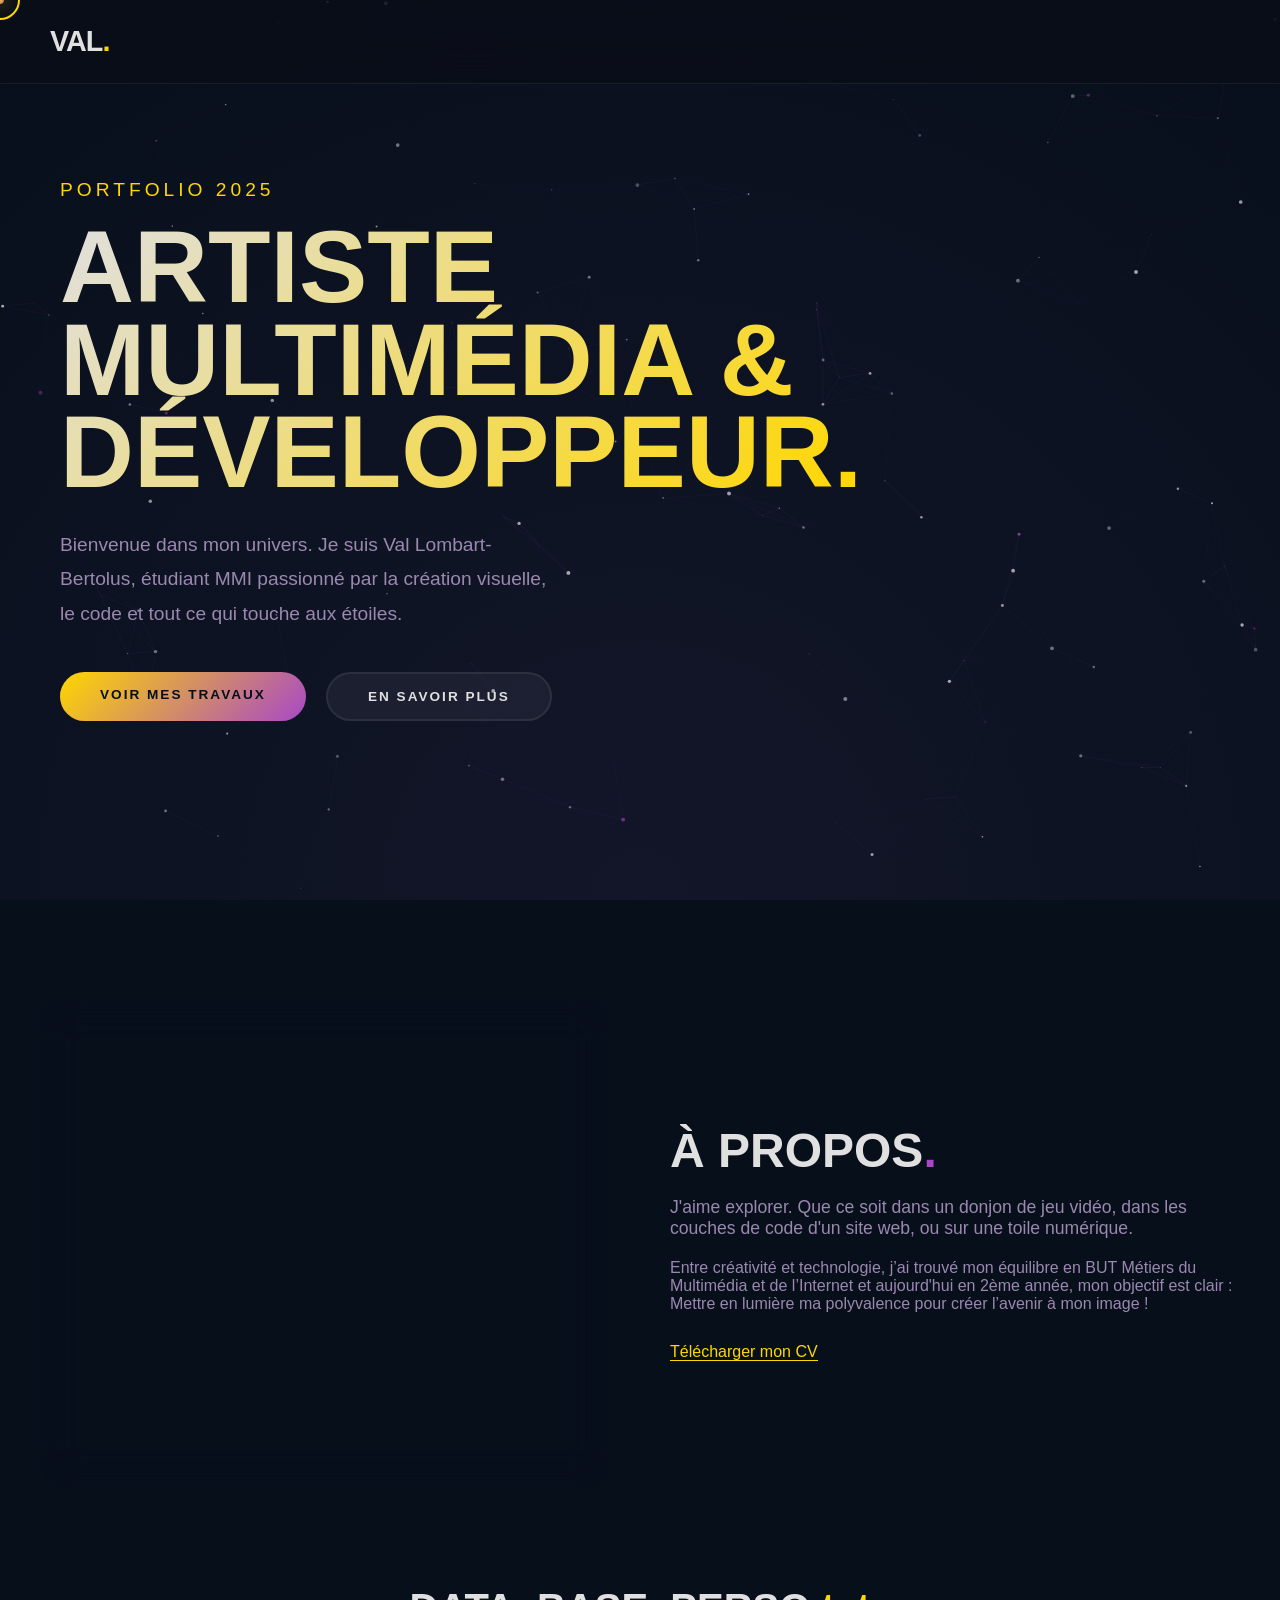
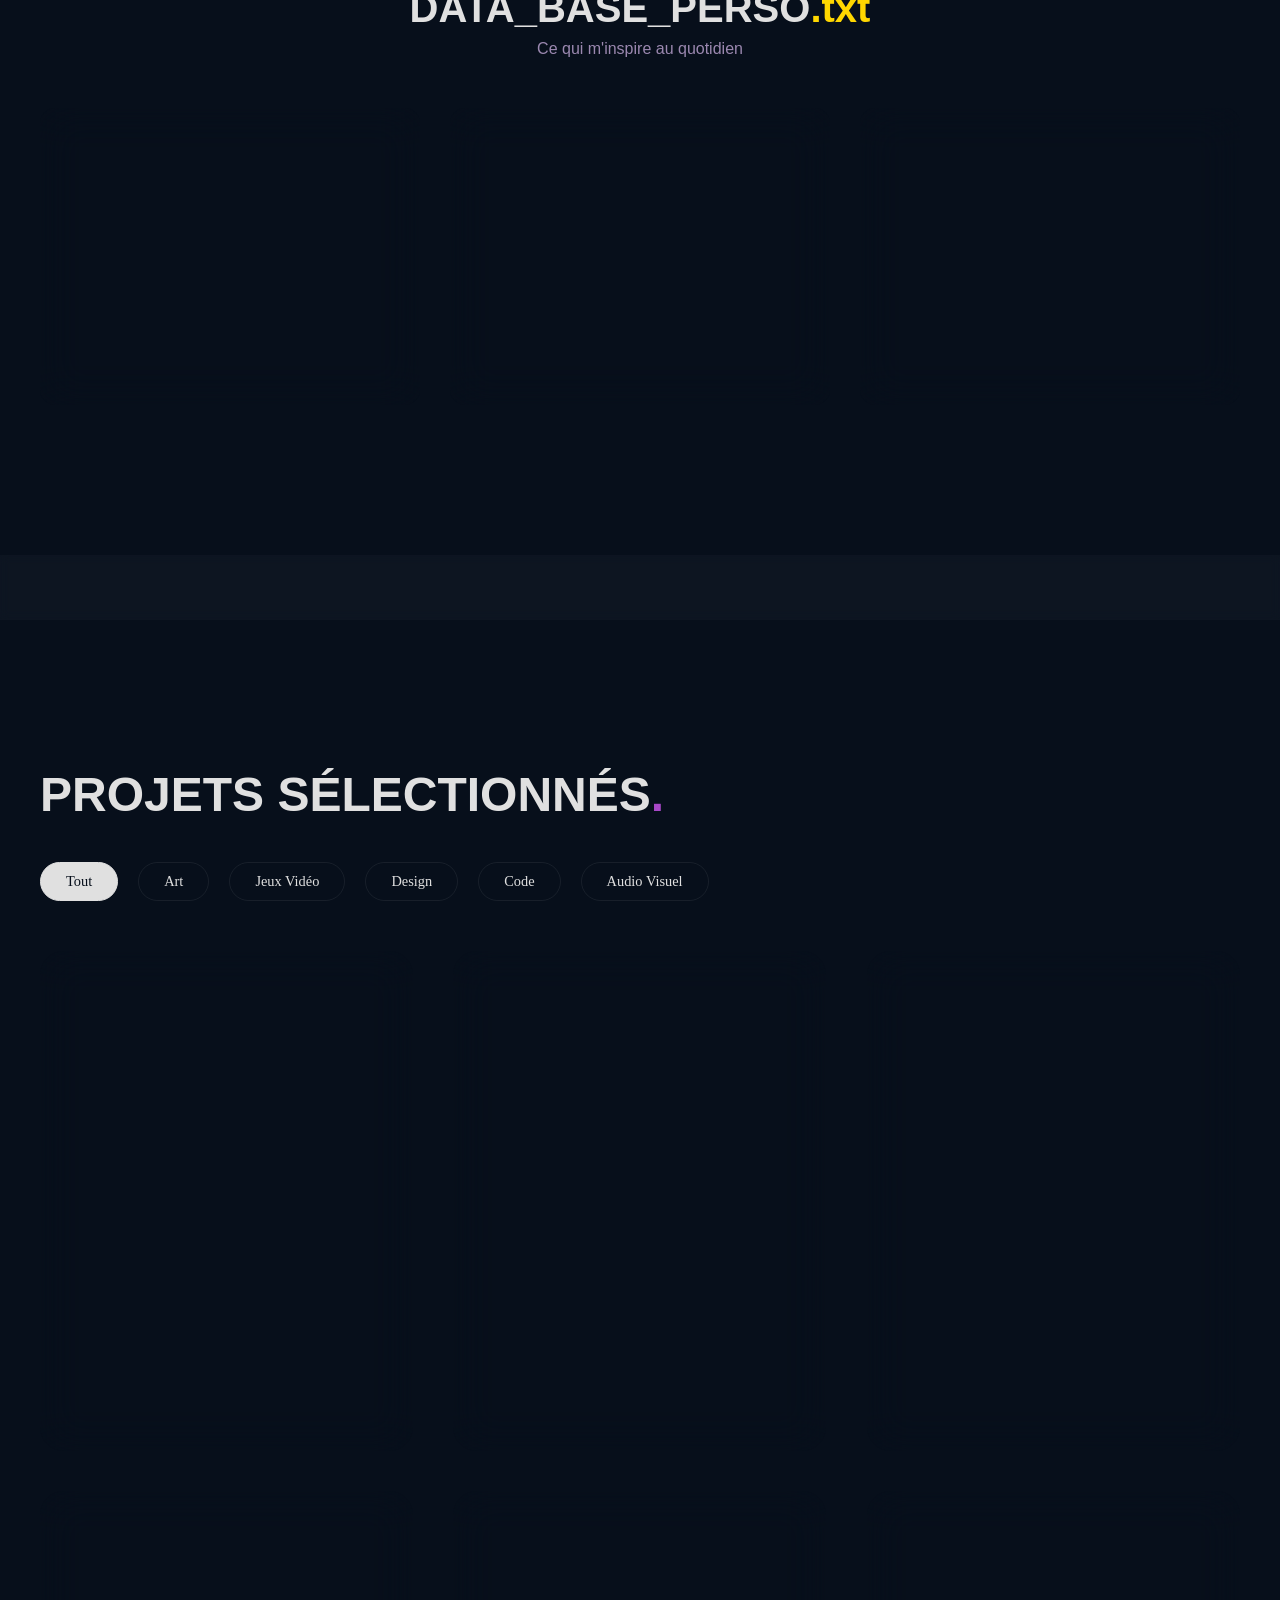
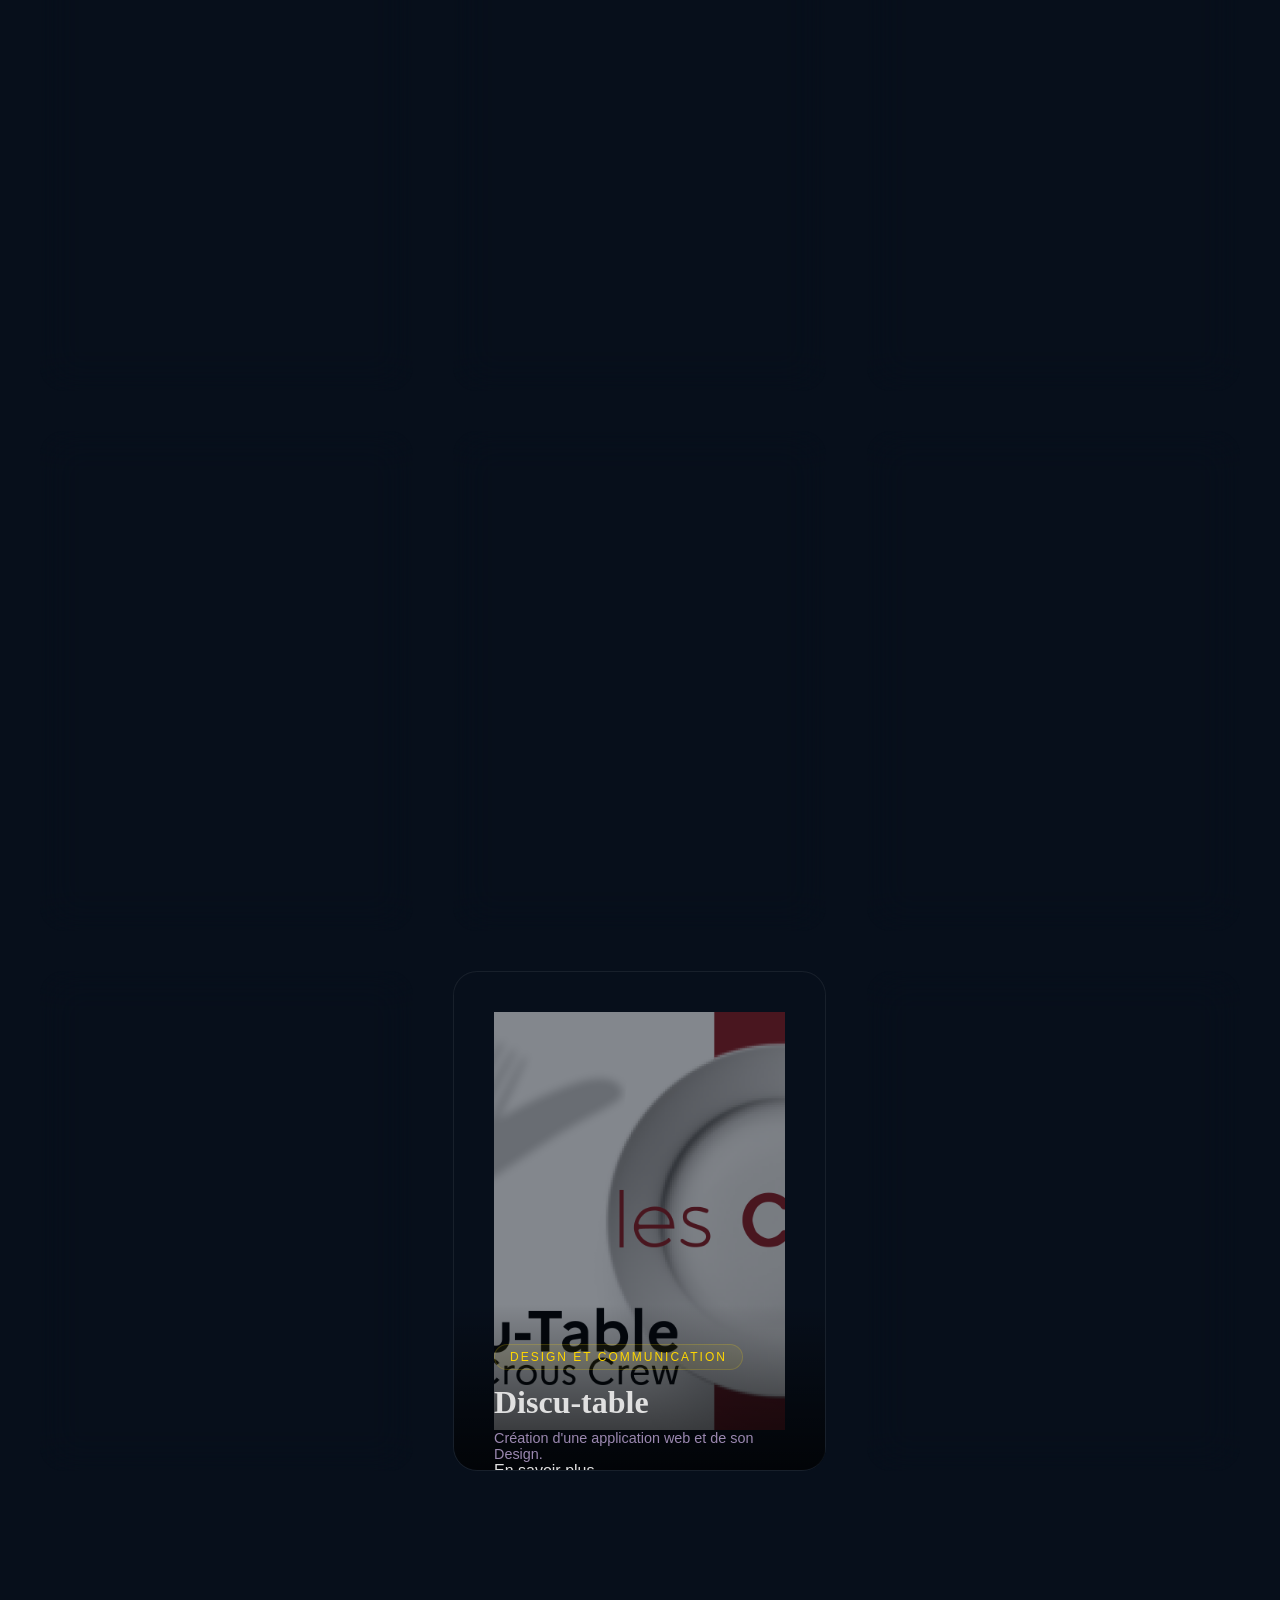
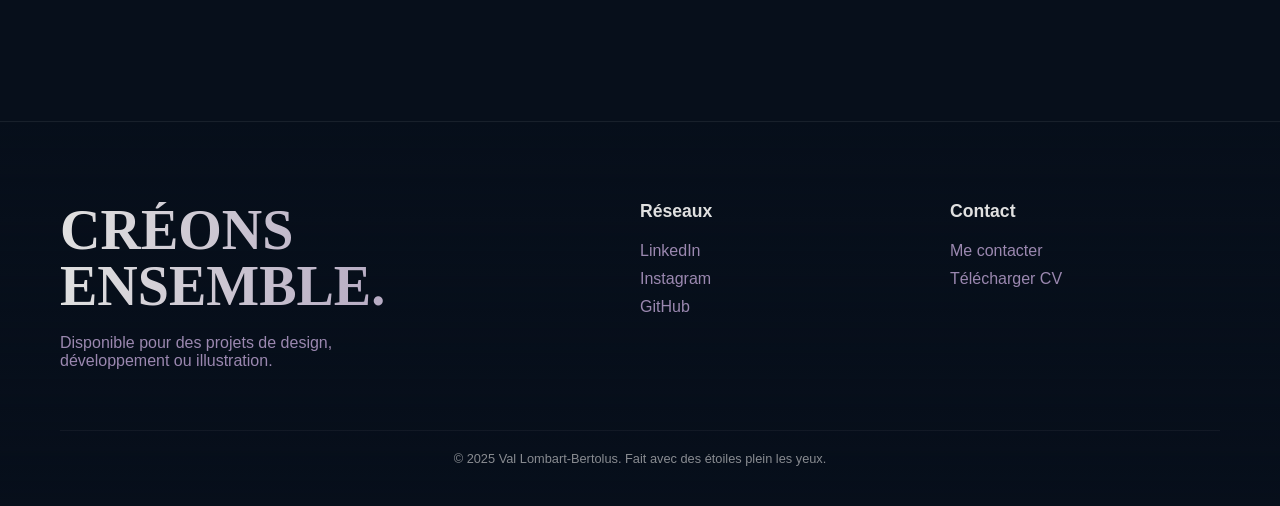
==== commit 293b3bab: "Indexation" ====
--- a/index.html
+++ b/index.html
@@ -10,7 +10,7 @@
     <meta name="keywords" content="MMI, Portfolio, Développeur Web, Game Dev, Motion Design, Illustration, Étudiant MMI Bordeaux, Unity, Design, Multimédia">
     <meta name="author" content="Val Lombart-Bertolus">
 
-    <meta property="og:title" content="Portfolio 2025 — Val Lombart-Bertolus">
+    <meta property="og:title" content="Portfolio 2026 - Val Lombart-Bertolus">
     <meta property="og:description" content="Développeur créatif & artiste multimédia. Découvrez mes projets : jeux vidéo, web, design, audiovisuel.">
     <meta property="og:image" content="Images/Val-icon.svg">
     <meta property="og:type" content="website">
@@ -18,7 +18,7 @@
 
     <meta name="twitter:card" content="summary_large_image">
 
-    <link rel="preload" href="Images/Val-modern.png" as="image">
+    <link rel="preload" href="Images/Val-icon.svg" as="image">
     <link rel="preconnect" href="https://fonts.googleapis.com">
     <link rel="preconnect" href="https://fonts.gstatic.com" crossorigin>
 
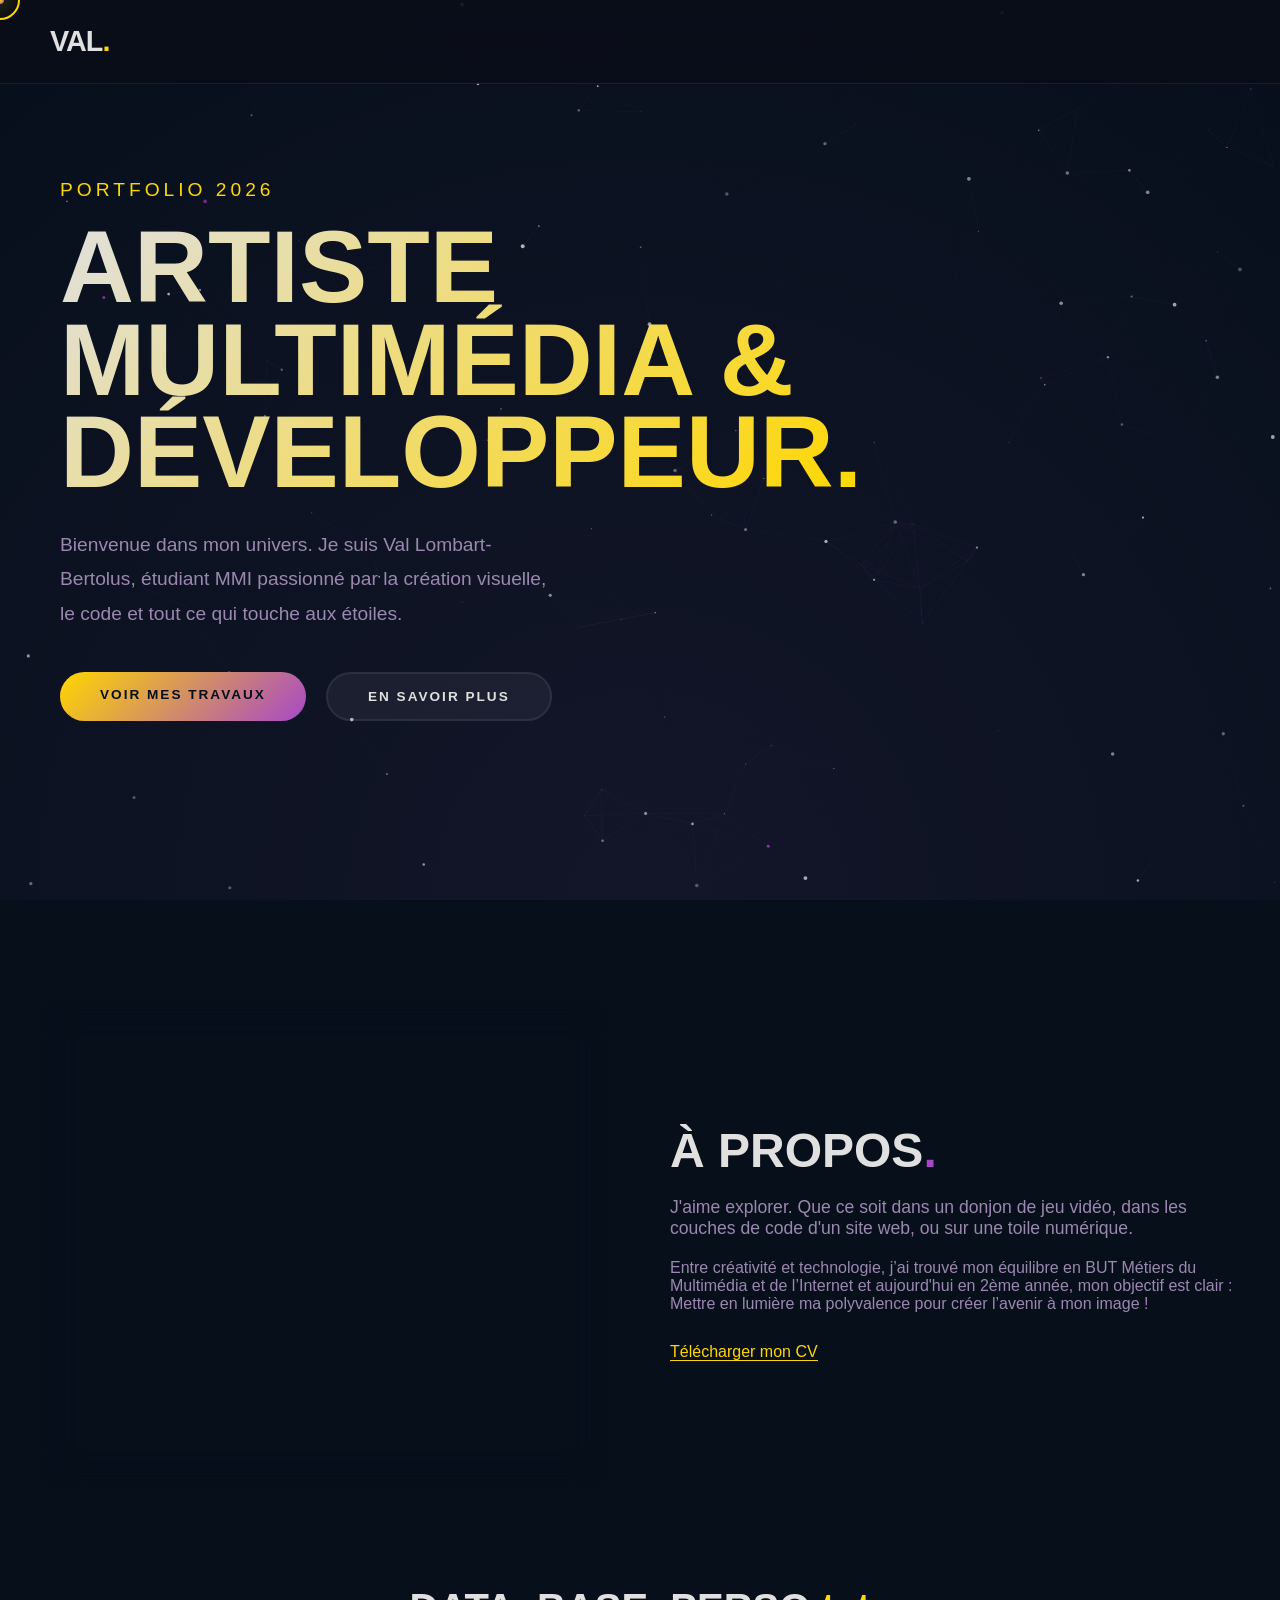
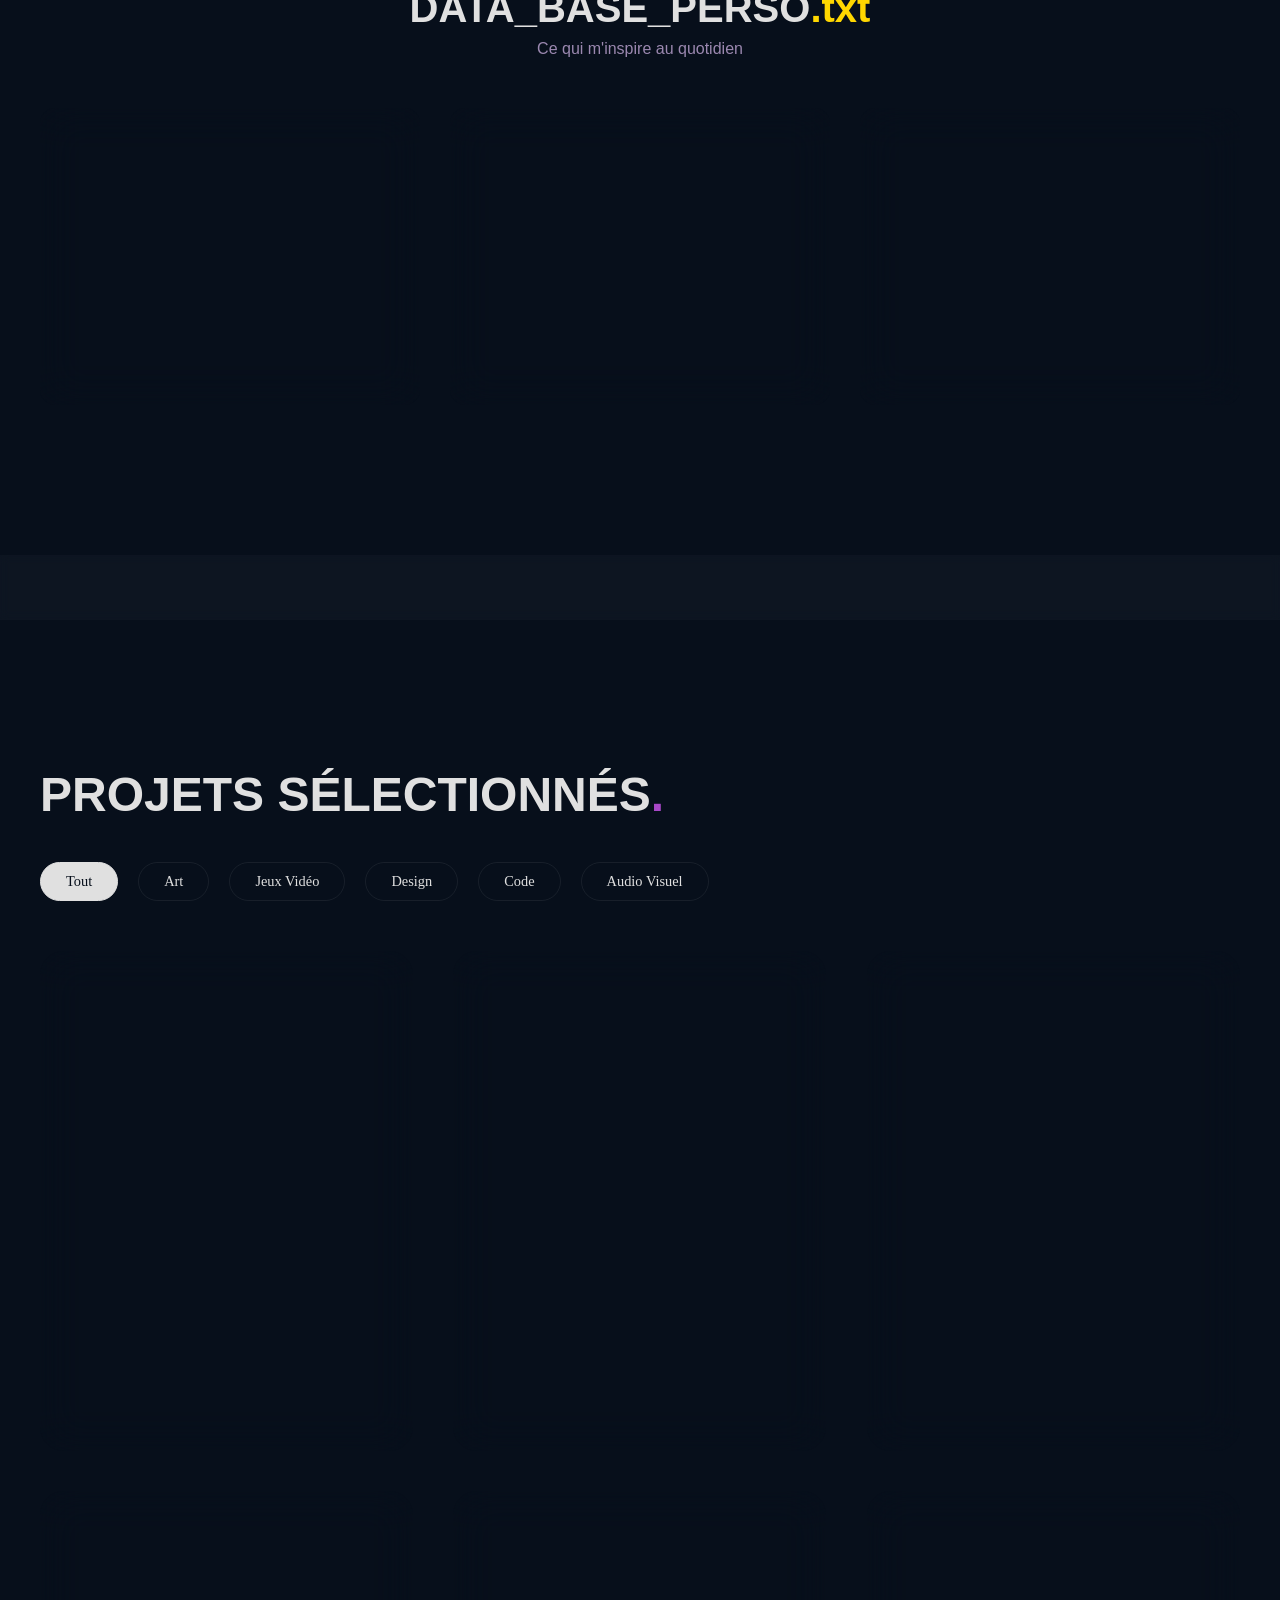
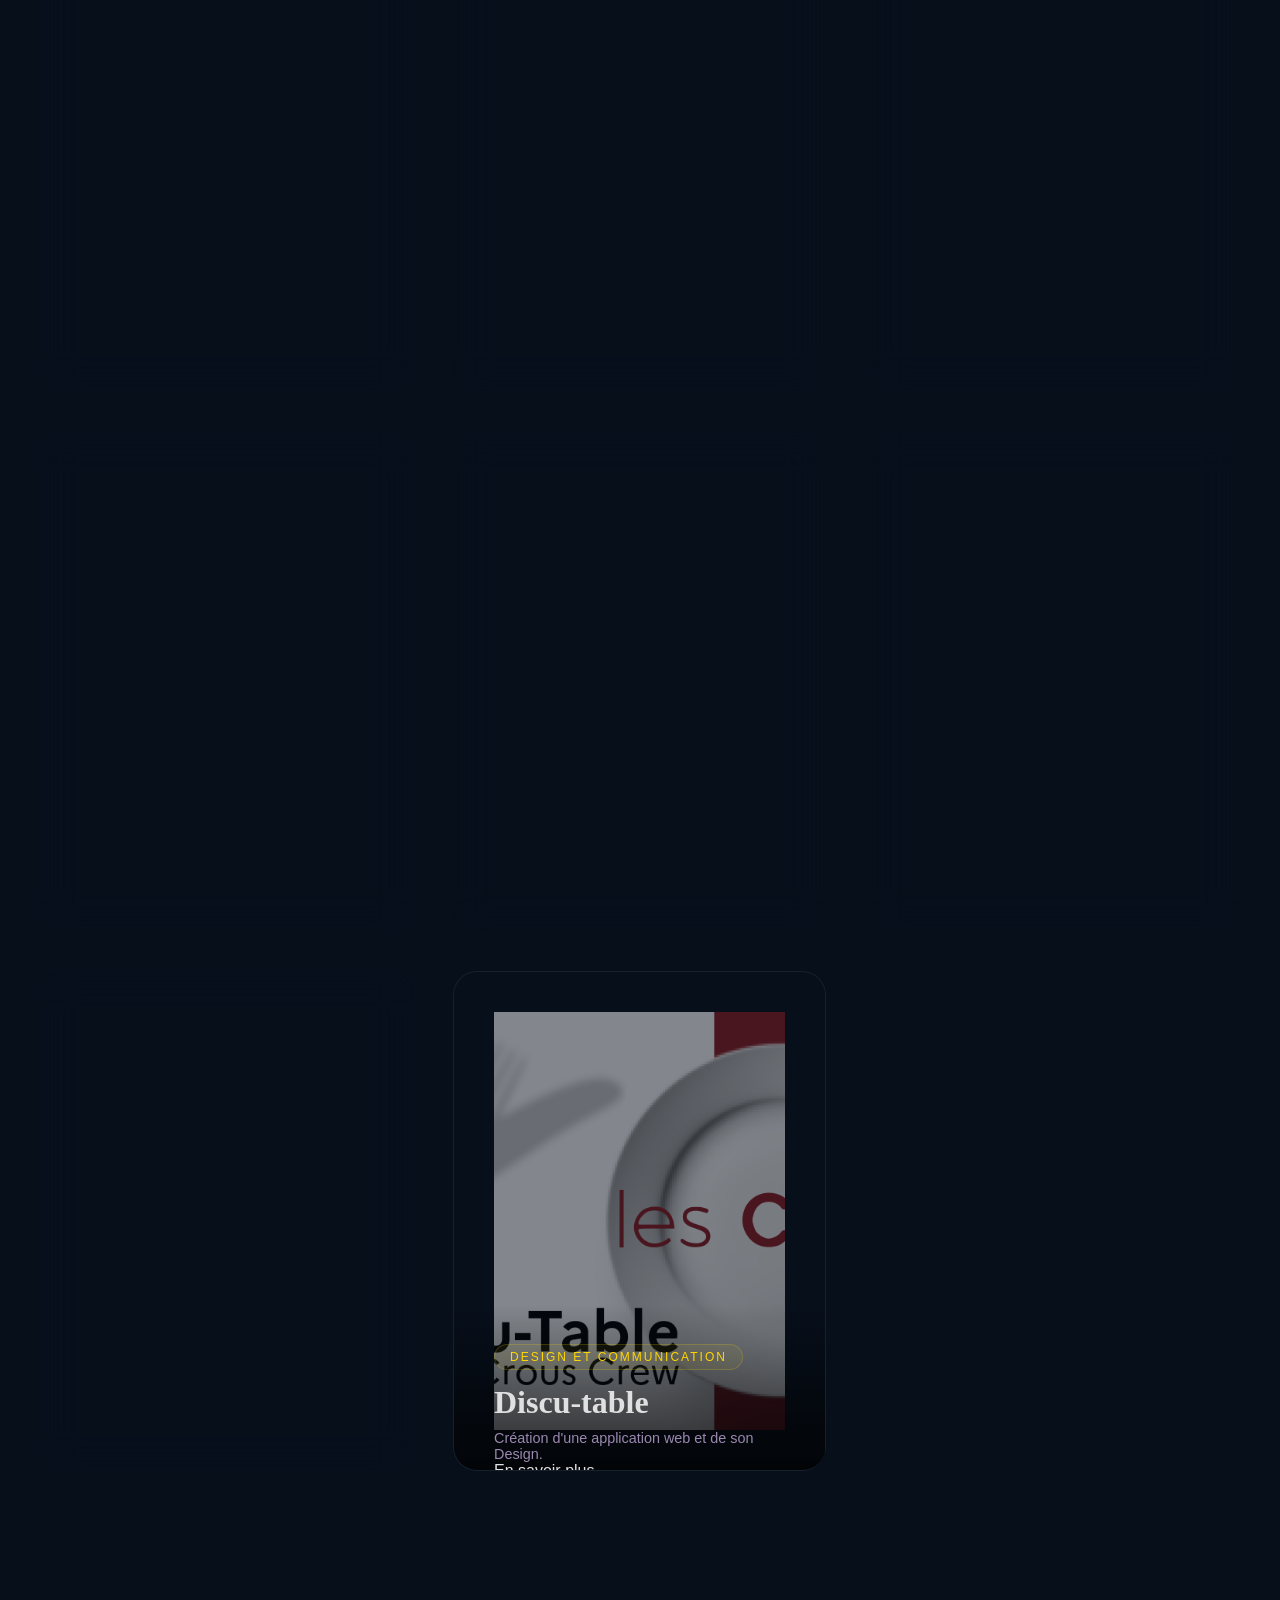
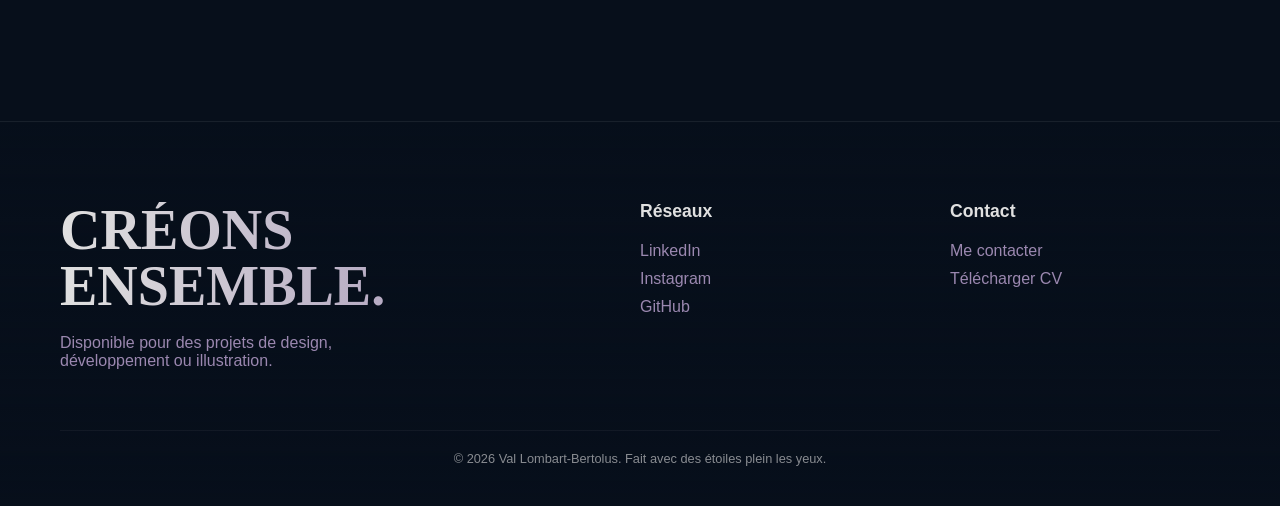
==== commit 0d068397: "Date update" ====
--- a/index.html
+++ b/index.html
@@ -4,9 +4,9 @@
     <meta charset="UTF-8">
     <meta name="viewport" content="width=device-width, initial-scale=1.0">
     
-    <title>Portfolio 2025 — Val Lombart-Bertolus | Creative Developer & Artiste Multimédia</title>
-
-    <meta name="description" content="Portfolio 2025 de Val Lombart-Bertolus — Développement Web, Game Dev, Motion Design, Illustration et projets MMI. Découvrez mes créations et mon univers.">
+    <title>Portfolio 2026 — Val Lombart-Bertolus | Creative Developer & Artiste Multimédia</title>
+
+    <meta name="description" content="Portfolio 2026 de Val Lombart-Bertolus — Développement Web, Game Dev, Motion Design, Illustration et projets MMI. Découvrez mes créations et mon univers.">
     <meta name="keywords" content="MMI, Portfolio, Développeur Web, Game Dev, Motion Design, Illustration, Étudiant MMI Bordeaux, Unity, Design, Multimédia">
     <meta name="author" content="Val Lombart-Bertolus">
 
@@ -70,7 +70,7 @@
 
         <section class="hero container">
             <div class="hero-content">
-                <span class="hero-subtitle">PORTFOLIO 2025</span>
+                <span class="hero-subtitle">PORTFOLIO 2026</span>
                 <h1>ARTISTE<br>MULTIMÉDIA &<br>DÉVELOPPEUR.</h1>
                 <p>Bienvenue dans mon univers. Je suis Val Lombart-Bertolus, étudiant MMI passionné par la création visuelle, le code et tout ce qui touche aux étoiles.</p>
                 <div class="hero-buttons">
@@ -467,7 +467,7 @@
                 </div>
 
                 <div class="footer-bottom">
-                    <p>© 2025 Val Lombart-Bertolus. Fait avec des étoiles plein les yeux.</p>
+                    <p>© 2026 Val Lombart-Bertolus. Fait avec des étoiles plein les yeux.</p>
                 </div>
             </div>
         </footer>
